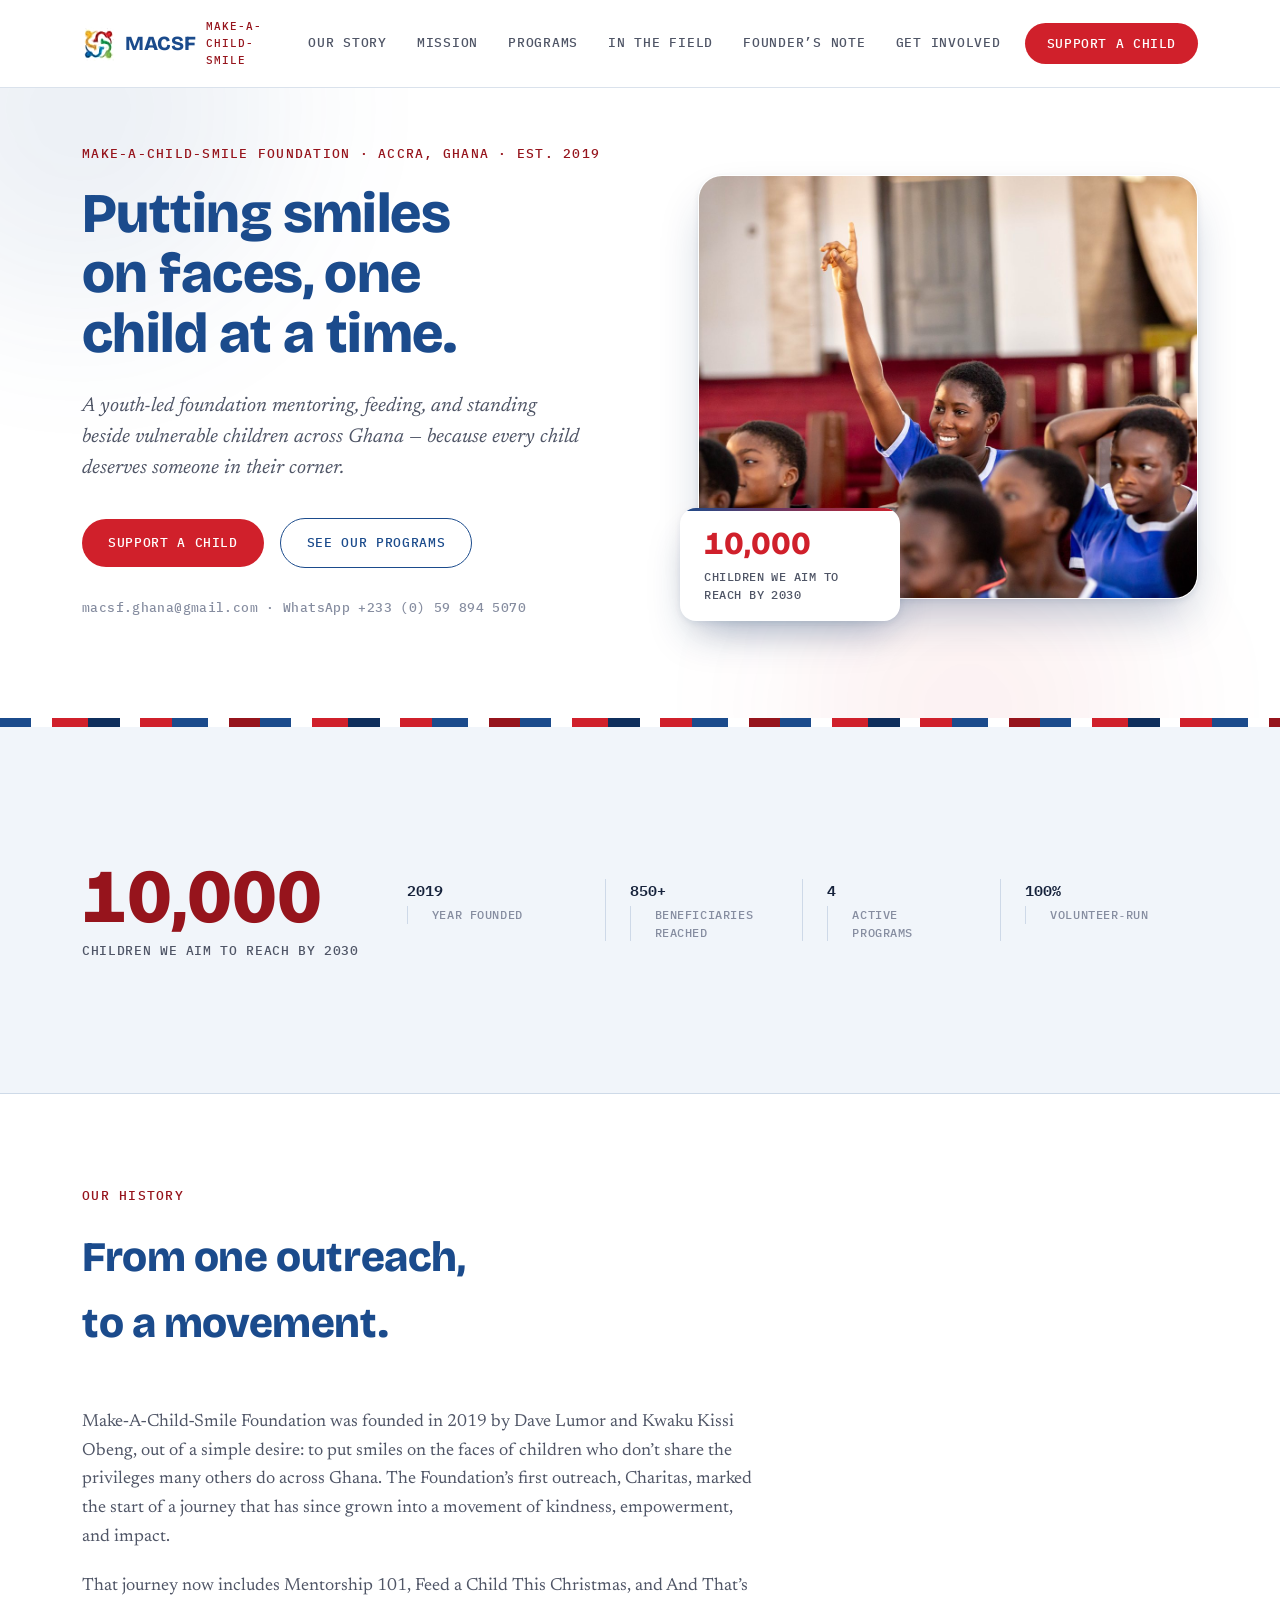
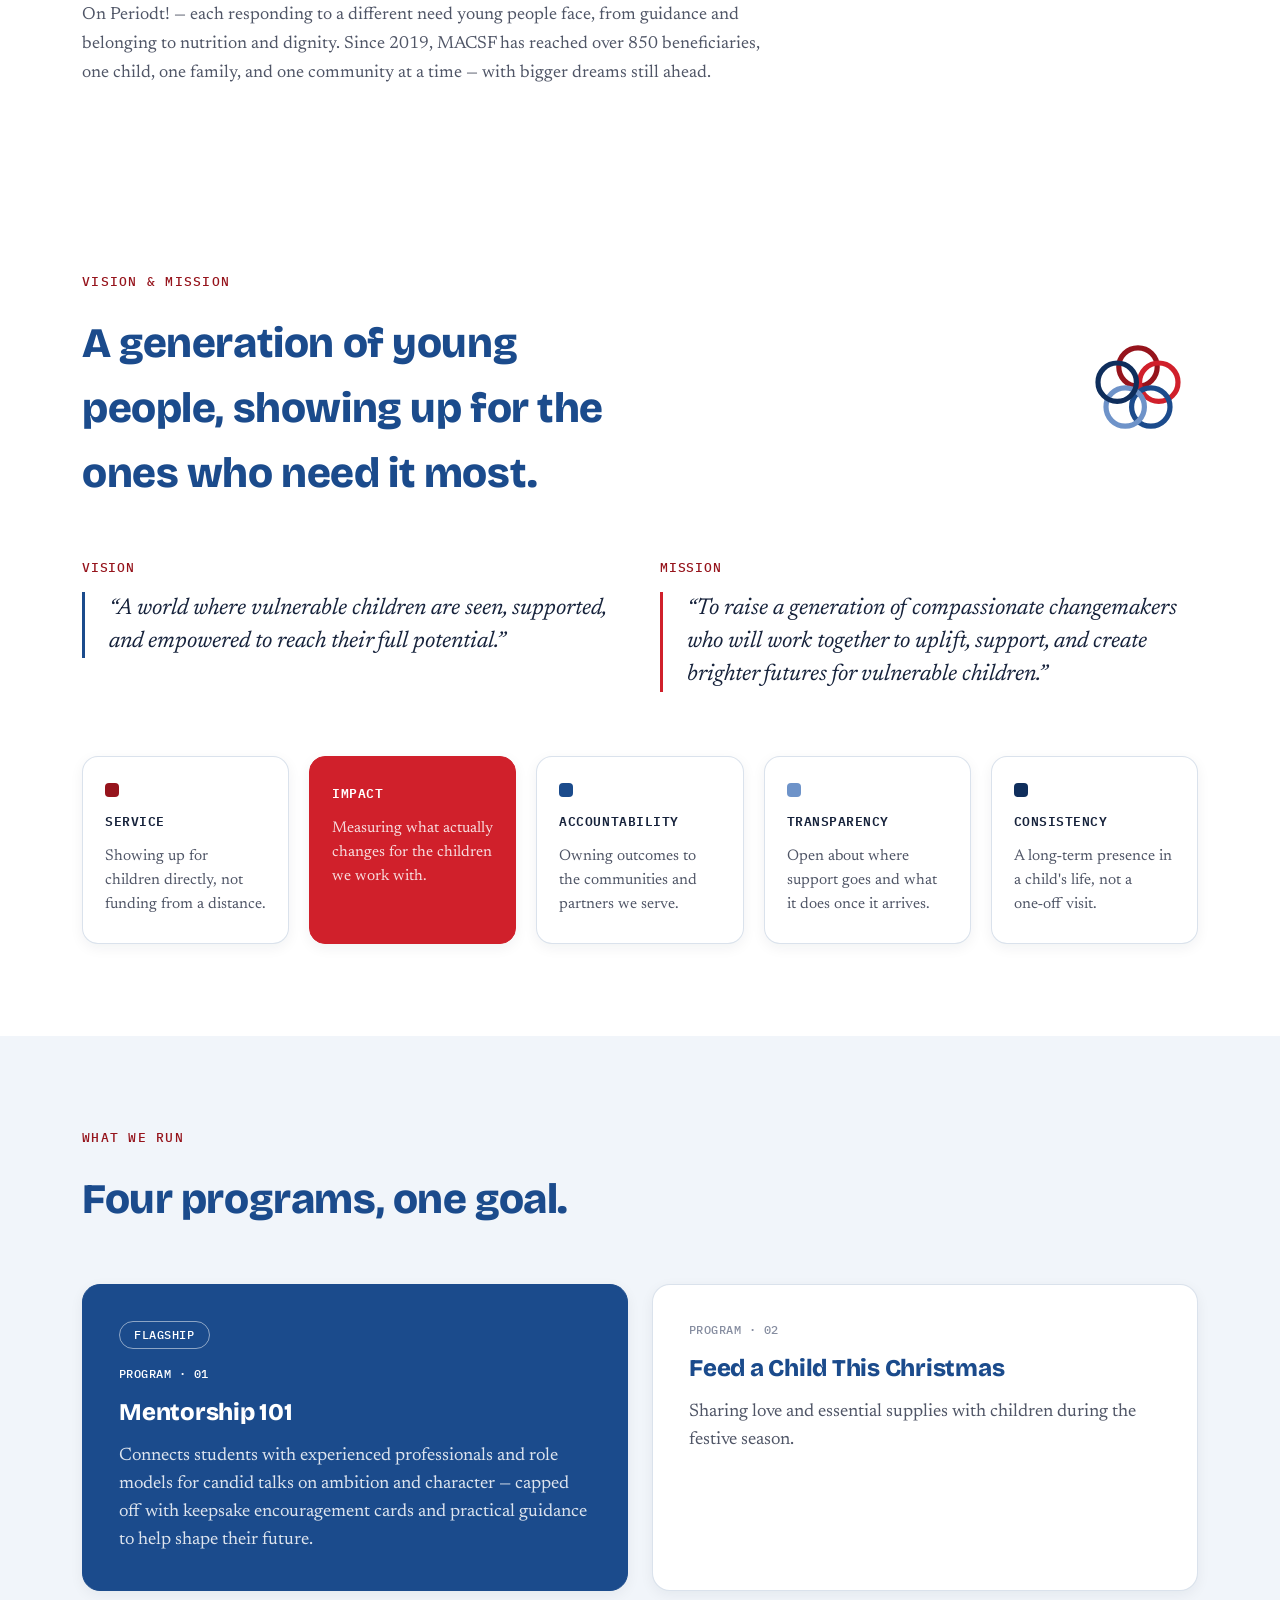
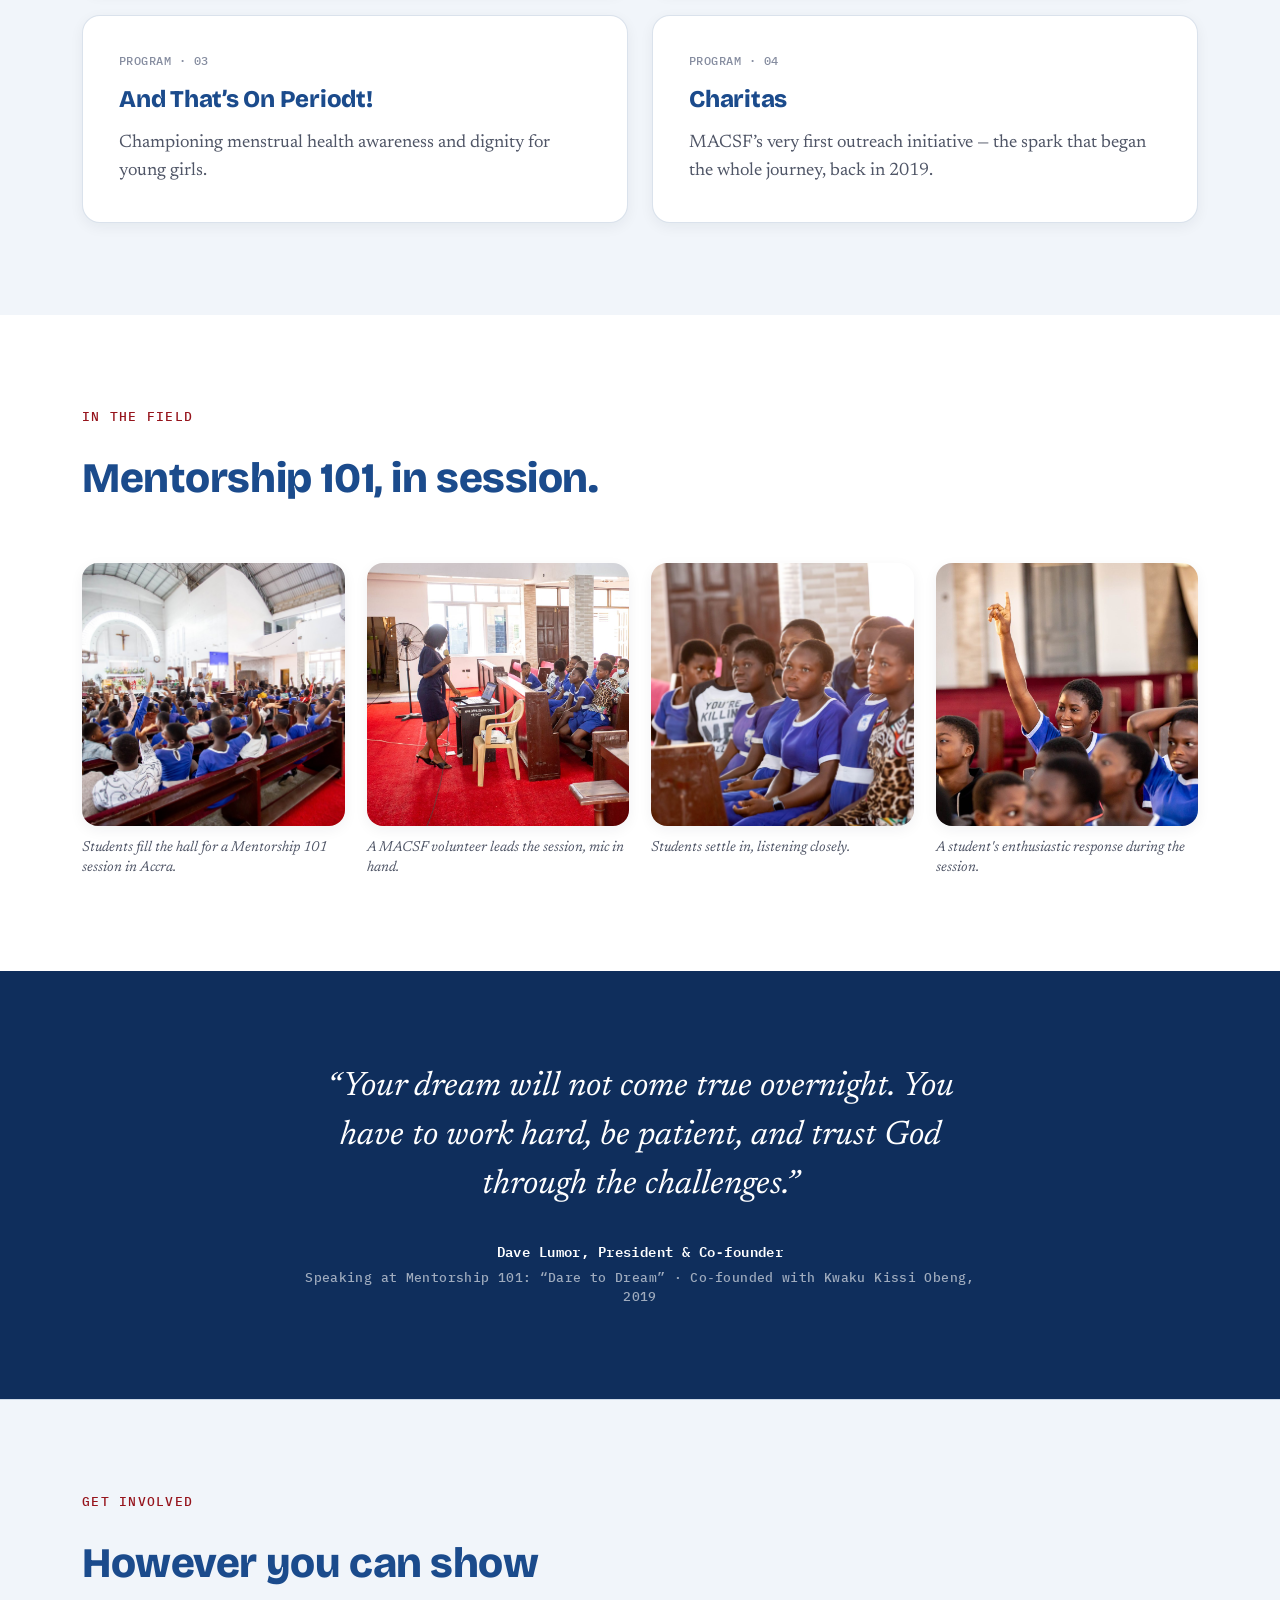
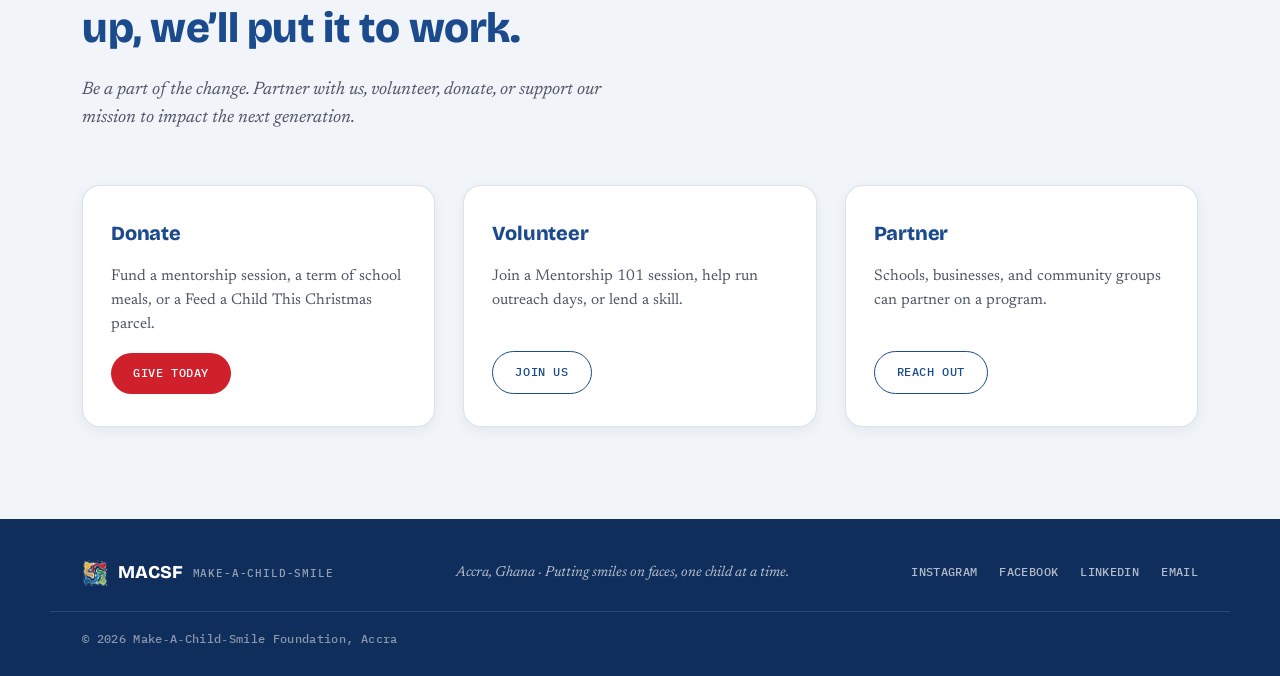
==== index.html @ 6b194238 "Fix invisible flagship heading and add gallery lightbox - Fix Mentorship 101 heading being invisible" ====
<!doctype html>
<html lang="en">
<head>
<meta charset="UTF-8">
<meta name="viewport" content="width=device-width, initial-scale=1.0">
<title>Make-A-Child-Smile Foundation &mdash; Accra, Ghana</title>
<meta name="description" content="A youth-led foundation mentoring, feeding, and standing beside vulnerable children across Ghana.">
<link rel="icon" type="image/png" href="public/favicon.png">
<link rel="stylesheet" href="css/style.css">
</head>
<body>

<header class="site">
  <div class="wrap">
    <nav>
      <a class="brand" href="#top"><img src="public/logo-icon.png" alt="" class="brand-icon" width="40" height="40">MACSF <small>Make-A-Child-Smile</small></a>
      <ul class="navlinks">
        <li><a href="#history">Our Story</a></li>
        <li><a href="#mission">Mission</a></li>
        <li><a href="#programs">Programs</a></li>
        <li><a href="#gallery">In the Field</a></li>
        <li><a href="#founder">Founder&rsquo;s Note</a></li>
        <li><a href="#involve">Get Involved</a></li>
      </ul>
      <a class="navcta" href="https://wa.me/233598945070?text=Hi%20MACSF%21%20I%27d%20like%20to%20find%20out%20how%20I%20can%20support%20a%20child." target="_blank" rel="noopener">Support a child</a>
    </nav>
  </div>
</header>

<main id="top">
  <section class="hero">
    <div class="wrap">
      <div>
        <p class="eyebrow">Make-A-Child-Smile Foundation &middot; Accra, Ghana &middot; Est. 2019</p>
        <h1>Putting smiles on faces, one child at a time.</h1>
        <p class="lede">A youth-led foundation mentoring, feeding, and standing beside vulnerable children across Ghana &mdash; because every child deserves someone in their corner.</p>
        <div class="cta-row">
          <a class="btn btn-fill" href="https://wa.me/233598945070?text=Hi%20MACSF%21%20I%27d%20like%20to%20find%20out%20how%20I%20can%20support%20a%20child." target="_blank" rel="noopener">Support a child</a>
          <a class="btn btn-line" href="#programs">See our programs</a>
        </div>
        <p class="hero-contact">macsf.ghana@gmail.com &middot; WhatsApp +233 (0) 59 894 5070</p>
      </div>
      <div class="hero-media">
        <img src="public/mentorship-student-cheer.jpg" alt="A smiling student raises her hand during a Mentorship 101 session" width="1000" height="850">
        <div class="hero-stat">
          <div class="num">10,000</div>
          <div class="cap">Children we aim to reach by 2030</div>
        </div>
      </div>
    </div>
  </section>

  <div class="strip"></div>

  <section class="stats">
    <div class="wrap">
      <div class="stat-big">
        <div class="num">10,000</div>
        <div class="cap">Children we aim to reach by 2030</div>
      </div>
      <div class="stat-row">
        <div><div class="n">2019</div><div class="l">Year founded</div></div>
        <div><div class="n">850+</div><div class="l">Beneficiaries reached</div></div>
        <div><div class="n">4</div><div class="l">Active programs</div></div>
        <div><div class="n">100%</div><div class="l">Volunteer&#8209;run</div></div>
      </div>
    </div>
  </section>

  <section id="history">
    <div class="wrap">
      <div class="section-head">
        <p class="eyebrow mono">Our history</p>
        <h2>From one outreach, to a movement.</h2>
      </div>
      <div class="history-body">
        <p>Make&#8209;A&#8209;Child&#8209;Smile Foundation was founded in 2019 by Dave Lumor and Kwaku Kissi Obeng, out of a simple desire: to put smiles on the faces of children who don&rsquo;t share the privileges many others do across Ghana. The Foundation&rsquo;s first outreach, Charitas, marked the start of a journey that has since grown into a movement of kindness, empowerment, and impact.</p>
        <p>That journey now includes Mentorship 101, Feed a Child This Christmas, and And That&rsquo;s On Periodt! &mdash; each responding to a different need young people face, from guidance and belonging to nutrition and dignity. Since 2019, MACSF has reached over 850 beneficiaries, one child, one family, and one community at a time &mdash; with bigger dreams still ahead.</p>
      </div>
    </div>
  </section>

  <section id="mission">
    <div class="wrap">
      <div class="section-head-row">
        <div class="section-head">
          <p class="eyebrow mono">Vision &amp; mission</p>
          <h2>A generation of young people, showing up for the ones who need it most.</h2>
        </div>
        <svg class="motif-rings" viewBox="0 0 300 300" role="img" aria-label="Five linked rings representing the foundation's five core values">
          <circle class="r1" cx="150" cy="95" r="48"/>
          <circle class="r2" cx="202" cy="133" r="48"/>
          <circle class="r3" cx="182" cy="195" r="48"/>
          <circle class="r4" cx="118" cy="195" r="48"/>
          <circle class="r5" cx="98" cy="133" r="48"/>
        </svg>
      </div>

      <div class="vm-grid">
        <div class="vm-block vm-vision">
          <p class="vm-label mono">Vision</p>
          <p class="vm-text">&ldquo;A world where vulnerable children are seen, supported, and empowered to reach their full potential.&rdquo;</p>
        </div>
        <div class="vm-block vm-mission">
          <p class="vm-label mono">Mission</p>
          <p class="vm-text">&ldquo;To raise a generation of compassionate changemakers who will work together to uplift, support, and create brighter futures for vulnerable children.&rdquo;</p>
        </div>
      </div>

      <div class="values">
        <div class="value"><span class="chip" style="background:var(--brand-red-deep)"></span><h3>Service</h3><p>Showing up for children directly, not funding from a distance.</p></div>
        <div class="value highlight"><h3>Impact</h3><p>Measuring what actually changes for the children we work with.</p></div>
        <div class="value"><span class="chip" style="background:var(--brand-blue)"></span><h3>Accountability</h3><p>Owning outcomes to the communities and partners we serve.</p></div>
        <div class="value"><span class="chip" style="background:var(--brand-blue-light)"></span><h3>Transparency</h3><p>Open about where support goes and what it does once it arrives.</p></div>
        <div class="value"><span class="chip" style="background:var(--brand-blue-deep)"></span><h3>Consistency</h3><p>A long&#8209;term presence in a child's life, not a one&#8209;off visit.</p></div>
      </div>
    </div>
  </section>

  <section id="programs" class="alt">
    <div class="wrap">
      <div class="section-head">
        <p class="eyebrow mono">What we run</p>
        <h2>Four programs, one goal.</h2>
      </div>

      <div class="programs-grid">
        <div class="program-card flagship">
          <span class="tag">Flagship</span>
          <div class="program-code">Program &middot; 01</div>
          <h3>Mentorship 101</h3>
          <p>Connects students with experienced professionals and role models for candid talks on ambition and character &mdash; capped off with keepsake encouragement cards and practical guidance to help shape their future.</p>
        </div>
        <div class="program-card">
          <div class="program-code">Program &middot; 02</div>
          <h3>Feed a Child This Christmas</h3>
          <p>Sharing love and essential supplies with children during the festive season.</p>
        </div>
        <div class="program-card">
          <div class="program-code">Program &middot; 03</div>
          <h3>And That&rsquo;s On Periodt!</h3>
          <p>Championing menstrual health awareness and dignity for young girls.</p>
        </div>
        <div class="program-card">
          <div class="program-code">Program &middot; 04</div>
          <h3>Charitas</h3>
          <p>MACSF&rsquo;s very first outreach initiative &mdash; the spark that began the whole journey, back in 2019.</p>
        </div>
      </div>
    </div>
  </section>

  <section id="gallery">
    <div class="wrap">
      <div class="section-head">
        <p class="eyebrow mono">In the field</p>
        <h2>Mentorship 101, in session.</h2>
      </div>

      <div class="gallery-grid">
        <figure class="gallery-item">
          <button type="button" class="gallery-trigger" data-index="0">
            <img src="public/mentorship-hall-overview.jpg" alt="Students fill a hall, hands raised, during a Mentorship 101 session" loading="lazy" width="600" height="600">
          </button>
          <figcaption>Students fill the hall for a Mentorship 101 session in Accra.</figcaption>
        </figure>
        <figure class="gallery-item">
          <button type="button" class="gallery-trigger" data-index="1">
            <img src="public/mentorship-volunteer-talk.jpg" alt="A MACSF volunteer speaks into a microphone to seated students" loading="lazy" width="600" height="600" style="object-position: left center;">
          </button>
          <figcaption>A MACSF volunteer leads the session, mic in hand.</figcaption>
        </figure>
        <figure class="gallery-item">
          <button type="button" class="gallery-trigger" data-index="2">
            <img src="public/mentorship-students-seated.jpg" alt="Students in school uniform seated and listening during the session" loading="lazy" width="600" height="600">
          </button>
          <figcaption>Students settle in, listening closely.</figcaption>
        </figure>
        <figure class="gallery-item">
          <button type="button" class="gallery-trigger" data-index="3">
            <img src="public/mentorship-student-cheer.jpg" alt="A smiling student raises her hand during a Mentorship 101 session" loading="lazy" width="600" height="600">
          </button>
          <figcaption>A student's enthusiastic response during the session.</figcaption>
        </figure>
      </div>
    </div>
  </section>

  <section id="founder" class="founder">
    <div class="wrap">
      <blockquote>
        &ldquo;Your dream will not come true overnight. You have to work hard, be patient, and trust God through the challenges.&rdquo;
      </blockquote>
      <p class="founder-name">Dave Lumor, President &amp; Co&#8209;founder</p>
      <p class="founder-context">Speaking at Mentorship 101: &ldquo;Dare to Dream&rdquo; &middot; Co&#8209;founded with Kwaku Kissi Obeng, 2019</p>
    </div>
  </section>

  <section id="involve" class="involve">
    <div class="wrap">
      <div class="section-head">
        <p class="eyebrow mono">Get involved</p>
        <h2>However you can show up, we&rsquo;ll put it to work.</h2>
        <p class="section-lede">Be a part of the change. Partner with us, volunteer, donate, or support our mission to impact the next generation.</p>
      </div>
      <div class="involve-grid">
        <div class="involve-card">
          <h3>Donate</h3>
          <p>Fund a mentorship session, a term of school meals, or a Feed a Child This Christmas parcel.</p>
          <a class="btn btn-fill btn-sm" href="https://wa.me/233598945070?text=Hi%20MACSF%21%20I%27d%20like%20to%20make%20a%20donation." target="_blank" rel="noopener">Give today</a>
        </div>
        <div class="involve-card">
          <h3>Volunteer</h3>
          <p>Join a Mentorship 101 session, help run outreach days, or lend a skill.</p>
          <a class="btn btn-line btn-sm" href="https://wa.me/233598945070?text=Hi%20MACSF%21%20I%27d%20like%20to%20find%20out%20about%20volunteering%20with%20Mentorship%20101." target="_blank" rel="noopener">Join us</a>
        </div>
        <div class="involve-card">
          <h3>Partner</h3>
          <p>Schools, businesses, and community groups can partner on a program.</p>
          <a class="btn btn-line btn-sm" href="https://wa.me/233598945070?text=Hi%20MACSF%21%20My%20organization%20would%20like%20to%20explore%20a%20partnership." target="_blank" rel="noopener">Reach out</a>
        </div>
      </div>
    </div>
  </section>
</main>

<footer>
  <div class="wrap foot-top">
    <div class="foot-brand"><img src="public/logo-icon.png" alt="" class="brand-icon foot-icon" width="32" height="32">MACSF <small>Make-A-Child-Smile</small></div>
    <p class="foot-tagline">Accra, Ghana &middot; Putting smiles on faces, one child at a time.</p>
    <div class="foot-links">
      <a href="https://www.instagram.com/macsf_/">Instagram</a>
      <a href="https://www.facebook.com/MACSFGH/">Facebook</a>
      <a href="https://gh.linkedin.com/company/make-a-child-smile-foundation-macsf">LinkedIn</a>
      <a href="mailto:macsf.ghana@gmail.com">Email</a>
    </div>
  </div>
  <div class="wrap foot-bottom">
    <span>&copy; 2026 Make&#8209;A&#8209;Child&#8209;Smile Foundation, Accra</span>
  </div>
</footer>

<div class="lightbox" id="lightbox" aria-hidden="true">
  <div class="lightbox-backdrop" data-lightbox-close></div>
  <div class="lightbox-dialog" role="dialog" aria-modal="true" aria-label="Photo viewer">
    <button type="button" class="lightbox-close" data-lightbox-close aria-label="Close photo viewer">&times;</button>
    <button type="button" class="lightbox-nav lightbox-prev" aria-label="Previous photo">&larr;</button>
    <figure class="lightbox-figure">
      <img class="lightbox-img" src="" alt="">
      <figcaption class="lightbox-caption"></figcaption>
    </figure>
    <button type="button" class="lightbox-nav lightbox-next" aria-label="Next photo">&rarr;</button>
  </div>
</div>

<script src="js/lightbox.js"></script>
</body>
</html>
---- css/style.css ----
@font-face {
  font-family: 'Bricolage';
  src: url('../assets/fonts/bricolage.woff2') format('woff2');
  font-weight: 400 800;
  font-display: swap;
}
@font-face {
  font-family: 'Newsreader';
  src: url('../assets/fonts/newsreader-regular.woff2') format('woff2');
  font-weight: 400 500;
  font-style: normal;
  font-display: swap;
}
@font-face {
  font-family: 'Newsreader';
  src: url('../assets/fonts/newsreader-italic.woff2') format('woff2');
  font-weight: 400;
  font-style: italic;
  font-display: swap;
}
@font-face {
  font-family: 'Plex Mono';
  src: url('../assets/fonts/plexmono-500.woff2') format('woff2');
  font-weight: 500;
  font-display: swap;
}
@font-face {
  font-family: 'Plex Mono';
  src: url('../assets/fonts/plexmono-600.woff2') format('woff2');
  font-weight: 600;
  font-display: swap;
}

:root {
  /* MACSF's actual brand colors are blue, red, and white -- everything
     below is a shade of one of those three, never a fourth hue. */
  --brand-blue: #1B4B8C;
  --brand-blue-deep: #0F2E5C;
  --brand-blue-light: #6E93C9;
  --brand-red: #D0202B;
  --brand-red-deep: #96141C;

  /* Whole site is a bright white canvas -- blue and red are accents
     (text, buttons, one thin footer band), never a full-bleed ground. */
  --surface: #FFFFFF;
  --surface-alt: #F1F5FA;
  --surface-alt-2: #FBF0F0;
  --text: #16223B;
  --text-soft: #4F5566;
  --text-faint: #868DA0;
  --border: rgba(27,75,140,0.16);
  --shadow-sm: 0 4px 14px rgba(22,34,59,0.06);
  --shadow-md: 0 16px 36px rgba(15,46,92,0.16);
  --focus: #1B4B8C;
}

* { box-sizing: border-box; }
html { scroll-behavior: smooth; }
@media (prefers-reduced-motion: reduce) {
  html { scroll-behavior: auto; }
  *, *::before, *::after { animation-duration: 0.001ms !important; animation-iteration-count: 1 !important; transition-duration: 0.001ms !important; }
}

body {
  margin: 0;
  background: var(--surface);
  color: var(--text);
  font-family: 'Newsreader', Georgia, serif;
  font-size: 18px;
  line-height: 1.55;
  -webkit-font-smoothing: antialiased;
}

h1, h2, h3, .display {
  font-family: 'Bricolage', sans-serif;
  font-weight: 800;
  letter-spacing: -0.01em;
  text-wrap: balance;
  margin: 0;
  color: var(--brand-blue);
}

.mono {
  font-family: 'Plex Mono', ui-monospace, monospace;
  font-weight: 500;
  letter-spacing: 0.06em;
  text-transform: uppercase;
  font-variant-numeric: tabular-nums;
}

a { color: inherit; }
a:focus-visible, button:focus-visible {
  outline: 2px solid var(--focus);
  outline-offset: 3px;
}

.wrap {
  max-width: 1180px;
  margin: 0 auto;
  padding: 0 32px;
}

/* ---------- Kente-strip divider ---------- */
.strip {
  height: 9px;
  width: 100%;
  background-image: linear-gradient(90deg,
    var(--brand-blue) 0 12%,
    #ffffff 12% 20%,
    var(--brand-red) 20% 34%,
    var(--brand-blue-deep) 34% 46%,
    #ffffff 46% 54%,
    var(--brand-red) 54% 66%,
    var(--brand-blue) 66% 80%,
    #ffffff 80% 88%,
    var(--brand-red-deep) 88% 100%
  );
  background-size: 260px 100%;
  background-repeat: repeat-x;
}

/* ---------- Nav ---------- */
header.site {
  position: sticky;
  top: 0;
  z-index: 50;
  background: rgba(255,255,255,0.82);
  backdrop-filter: blur(10px);
  -webkit-backdrop-filter: blur(10px);
  border-bottom: 1px solid var(--border);
}
nav {
  display: flex;
  align-items: center;
  justify-content: space-between;
  padding: 18px 0;
  gap: 24px;
}
.brand {
  display: flex;
  align-items: center;
  gap: 10px;
  font-family: 'Bricolage', sans-serif;
  font-weight: 800;
  font-size: 20px;
  color: var(--brand-blue);
  text-decoration: none;
}
.brand-icon {
  height: 34px;
  width: auto;
  display: block;
}
.brand small {
  font-family: 'Plex Mono', monospace;
  font-weight: 500;
  font-size: 11px;
  letter-spacing: 0.08em;
  color: var(--brand-red-deep);
  text-transform: uppercase;
}
.navlinks {
  display: flex;
  align-items: center;
  gap: 30px;
  list-style: none;
  margin: 0;
  padding: 0;
}
.navlinks a {
  font-family: 'Plex Mono', monospace;
  font-size: 12.5px;
  letter-spacing: 0.06em;
  text-transform: uppercase;
  text-decoration: none;
  color: var(--text-soft);
  white-space: nowrap;
  transition: color .15s ease;
}
.navlinks a:hover { color: var(--brand-blue); }
.navcta {
  font-family: 'Plex Mono', monospace;
  font-size: 12.5px;
  letter-spacing: 0.05em;
  text-transform: uppercase;
  text-decoration: none;
  color: #fff;
  background: var(--brand-red);
  padding: 11px 22px;
  border-radius: 999px;
  white-space: nowrap;
  transition: background .15s ease, transform .15s ease;
}
.navcta:hover { background: var(--brand-red-deep); transform: translateY(-1px); }

/* ---------- Hero ---------- */
.hero {
  background: var(--surface);
  padding: 56px 0 88px;
  position: relative;
  overflow: hidden;
}
.hero::before,
.hero::after {
  content: "";
  position: absolute;
  border-radius: 50%;
  filter: blur(60px);
  pointer-events: none;
  z-index: 0;
}
.hero::before {
  width: 480px;
  height: 480px;
  top: -220px;
  left: -160px;
  background: radial-gradient(circle, rgba(27,75,140,0.10), rgba(27,75,140,0));
}
.hero::after {
  width: 420px;
  height: 420px;
  bottom: -200px;
  right: 8%;
  background: radial-gradient(circle, rgba(208,32,43,0.08), rgba(208,32,43,0));
}
.hero .wrap {
  position: relative;
  z-index: 1;
  display: grid;
  grid-template-columns: 1.05fr 0.95fr;
  gap: 64px;
  align-items: center;
}
.hero .wrap > * {
  opacity: 0;
  animation: hero-rise .7s ease forwards;
}
.hero .wrap > div:first-child { animation-delay: .05s; }
.hero .wrap > .hero-media { animation-delay: .2s; }
@keyframes hero-rise {
  from { opacity: 0; transform: translateY(16px); }
  to { opacity: 1; transform: translateY(0); }
}
@media (prefers-reduced-motion: reduce) {
  .hero .wrap > * { opacity: 1; animation: none; }
}
.eyebrow {
  font-family: 'Plex Mono', monospace;
  font-size: 12.5px;
  letter-spacing: 0.1em;
  text-transform: uppercase;
  color: var(--brand-red-deep);
  margin: 0 0 20px;
}
.hero h1 {
  font-size: clamp(38px, 5vw, 56px);
  line-height: 1.08;
}
.hero .lede {
  font-family: 'Newsreader', serif;
  font-style: italic;
  font-size: 20px;
  color: var(--text-soft);
  max-width: 46ch;
  margin: 26px 0 34px;
}
.cta-row { display: flex; gap: 16px; flex-wrap: wrap; align-items: center; }
.btn {
  display: inline-flex;
  align-items: center;
  gap: 8px;
  font-family: 'Plex Mono', monospace;
  font-size: 13px;
  letter-spacing: 0.05em;
  text-transform: uppercase;
  text-decoration: none;
  padding: 14px 26px;
  border-radius: 999px;
  transition: transform .15s ease, background .15s ease, border-color .15s ease;
}
.btn-sm { padding: 11px 22px; font-size: 12px; }
.btn-fill {
  background: var(--brand-red);
  color: #fff;
}
.btn-fill:hover { background: var(--brand-red-deep); transform: translateY(-1px); }
.btn-line {
  border: 1px solid var(--brand-blue);
  color: var(--brand-blue);
}
.btn-line:hover { background: rgba(27,75,140,0.06); transform: translateY(-1px); }
.hero-contact {
  margin-top: 30px;
  font-family: 'Plex Mono', monospace;
  font-size: 12.5px;
  color: var(--text-faint);
  letter-spacing: 0.03em;
}

.hero-media { position: relative; }
.hero-media img {
  width: 100%;
  height: auto;
  aspect-ratio: 4 / 3.4;
  object-fit: cover;
  display: block;
  border-radius: 24px;
  border: 1px solid rgba(255,255,255,0.6);
  box-shadow: 0 2px 6px rgba(15,46,92,0.10), 0 24px 48px -12px rgba(15,46,92,0.30);
}
.hero-stat {
  position: absolute;
  left: -18px;
  bottom: -22px;
  background: var(--surface);
  border-radius: 16px;
  padding: 20px 24px 18px;
  box-shadow: 0 2px 6px rgba(15,46,92,0.08), 0 20px 40px -10px rgba(15,46,92,0.28);
  max-width: 220px;
  overflow: hidden;
}
.hero-stat::before {
  content: "";
  position: absolute;
  top: 0;
  left: 0;
  right: 0;
  height: 3px;
  background: linear-gradient(90deg, var(--brand-blue), var(--brand-red));
}
.hero-stat .num {
  font-family: 'Bricolage', sans-serif;
  font-weight: 800;
  font-size: 32px;
  line-height: 1;
  color: var(--brand-red);
  font-variant-numeric: tabular-nums;
}
.hero-stat .cap {
  font-family: 'Plex Mono', monospace;
  font-size: 11.5px;
  letter-spacing: 0.04em;
  text-transform: uppercase;
  color: var(--text-soft);
  margin-top: 8px;
}

/* ---------- Secondary rings motif ---------- */
.motif-rings { width: 120px; height: auto; flex-shrink: 0; }
.motif-rings circle {
  fill: none;
  stroke-width: 13;
  stroke-linecap: round;
}
.motif-rings .r1 { stroke: var(--brand-red-deep); }
.motif-rings .r2 { stroke: var(--brand-red); }
.motif-rings .r3 { stroke: var(--brand-blue); }
.motif-rings .r4 { stroke: var(--brand-blue-light); }
.motif-rings .r5 { stroke: var(--brand-blue-deep); }
.motif-rings circle {
  stroke-dasharray: 302;
  stroke-dashoffset: 302;
  animation: draw 1.1s ease forwards;
}
.motif-rings .r1 { animation-delay: .05s; }
.motif-rings .r2 { animation-delay: .2s; }
.motif-rings .r3 { animation-delay: .35s; }
.motif-rings .r4 { animation-delay: .5s; }
.motif-rings .r5 { animation-delay: .65s; }
@keyframes draw { to { stroke-dashoffset: 0; } }
@media (prefers-reduced-motion: reduce) {
  .motif-rings circle { stroke-dashoffset: 0; animation: none; }
}

/* ---------- Stat strip ---------- */
.stats {
  background: var(--surface-alt);
  border-bottom: 1px solid var(--border);
}
.stats .wrap {
  display: grid;
  grid-template-columns: auto 1fr;
  gap: 48px;
  align-items: center;
  padding: 40px 32px;
}
.stat-big .num {
  font-family: 'Bricolage', sans-serif;
  font-weight: 800;
  font-size: 76px;
  line-height: 1;
  color: var(--brand-red-deep);
  font-variant-numeric: tabular-nums;
}
.stat-big .cap {
  font-family: 'Plex Mono', monospace;
  font-size: 13px;
  letter-spacing: 0.05em;
  text-transform: uppercase;
  color: var(--text-soft);
  margin-top: 6px;
}
.stat-row {
  display: flex;
  flex-wrap: wrap;
  gap: 0;
}
.stat-row div {
  flex: 1 1 160px;
  padding: 0 24px;
  border-left: 1px solid var(--border);
}
.stat-row div:first-child { border-left: none; padding-left: 0; }
.stat-row .n {
  font-family: 'Plex Mono', monospace;
  font-weight: 600;
  font-size: 15px;
  color: var(--text);
}
.stat-row .l {
  font-family: 'Plex Mono', monospace;
  font-size: 11.5px;
  letter-spacing: 0.05em;
  text-transform: uppercase;
  color: var(--text-faint);
  margin-top: 4px;
}

/* ---------- Section shell ---------- */
section { padding: 92px 0; }
section.alt { background: var(--surface-alt); }
.section-head { max-width: 640px; }
.section-head-row {
  display: flex;
  justify-content: space-between;
  align-items: center;
  gap: 32px;
  margin-bottom: 52px;
}
section > .wrap > .section-head { margin-bottom: 52px; }
.section-head-row .section-head { margin-bottom: 0; }
.section-head .eyebrow { color: var(--brand-red-deep); }
.section-head h2 { font-size: clamp(30px, 3.4vw, 42px); }

/* ---------- Section lede (optional, under a section-head h2) ---------- */
.section-lede {
  font-family: 'Newsreader', serif;
  font-style: italic;
  font-size: 18px;
  color: var(--text-soft);
  max-width: 56ch;
  margin: 16px 0 0;
}

/* ---------- History ---------- */
.history-body {
  display: flex;
  flex-direction: column;
  gap: 20px;
  max-width: 68ch;
  font-family: 'Newsreader', serif;
  font-size: 17.5px;
  line-height: 1.65;
  color: var(--text-soft);
}
.history-body p { margin: 0; }

/* ---------- Vision & Mission ---------- */
.vm-grid {
  display: grid;
  grid-template-columns: 1fr 1fr;
  gap: 40px;
  margin-bottom: 64px;
}
.vm-label {
  color: var(--brand-red-deep);
  margin: 0 0 14px;
  font-size: 12.5px;
}
.vm-text {
  font-family: 'Newsreader', serif;
  font-weight: 500;
  font-style: italic;
  font-size: clamp(19px, 1.8vw, 23px);
  line-height: 1.45;
  color: var(--text);
  border-left: 3px solid var(--brand-blue);
  padding-left: 24px;
  margin: 0;
}
.vm-mission .vm-text { border-left-color: var(--brand-red); }

/* ---------- Mission ---------- */
.values {
  display: grid;
  grid-template-columns: repeat(5, minmax(0, 1fr));
  gap: 20px;
}
.value {
  background: var(--surface);
  border: 1px solid var(--border);
  border-radius: 16px;
  box-shadow: var(--shadow-sm);
  padding: 26px 22px;
  display: flex;
  flex-direction: column;
  gap: 14px;
  transition: transform .18s ease, box-shadow .18s ease;
}
.value:hover {
  transform: translateY(-4px);
  box-shadow: var(--shadow-md);
}
.value.highlight {
  background: var(--brand-red);
  border-color: var(--brand-red);
}
.value.highlight h3, .value.highlight p { color: #fff; }
.value.highlight p { color: rgba(255,255,255,0.85); }
.chip { width: 14px; height: 14px; border-radius: 4px; }
.value h3 {
  font-family: 'Plex Mono', monospace;
  font-weight: 600;
  font-size: 13px;
  letter-spacing: 0.04em;
  text-transform: uppercase;
  color: var(--text);
}
.value p {
  font-family: 'Newsreader', serif;
  font-size: 15.5px;
  color: var(--text-soft);
  margin: 0;
}

/* ---------- Programs ---------- */
.programs-grid {
  display: grid;
  grid-template-columns: repeat(2, minmax(0, 1fr));
  gap: 24px;
}
.program-card {
  border-radius: 18px;
  padding: 36px;
  background: var(--surface);
  border: 1px solid var(--border);
  box-shadow: var(--shadow-sm);
  transition: transform .18s ease, box-shadow .18s ease;
}
.program-card:hover {
  transform: translateY(-4px);
  box-shadow: var(--shadow-md);
}
.program-card.flagship {
  background: var(--brand-blue);
  border-color: var(--brand-blue);
  color: #fff;
}
.program-card .tag {
  display: inline-block;
  font-family: 'Plex Mono', monospace;
  font-size: 11.5px;
  letter-spacing: 0.05em;
  text-transform: uppercase;
  border: 1px solid rgba(255,255,255,0.5);
  border-radius: 999px;
  padding: 4px 14px;
  margin-bottom: 16px;
}
.program-card .program-code {
  display: block;
  font-family: 'Plex Mono', monospace;
  font-size: 12px;
  letter-spacing: 0.04em;
  text-transform: uppercase;
  color: var(--text-faint);
  margin-bottom: 10px;
}
.program-card.flagship h3 { color: #fff; }
.program-card.flagship .program-code { color: #fff; }
.program-card h3 { font-size: 24px; margin-bottom: 12px; }
.program-card p {
  margin: 0;
  color: var(--text-soft);
  max-width: 48ch;
}
.program-card.flagship p { color: rgba(255,255,255,0.85); }

/* ---------- Gallery ---------- */
.gallery-grid {
  display: grid;
  grid-template-columns: repeat(4, minmax(0, 1fr));
  gap: 22px;
}
.gallery-item { margin: 0; }
.gallery-trigger {
  display: block;
  width: 100%;
  padding: 0;
  margin: 0;
  border: none;
  background: none;
  font: inherit;
  color: inherit;
  text-align: inherit;
  cursor: zoom-in;
  position: relative;
  border-radius: 16px;
}
.gallery-trigger::after {
  content: "";
  position: absolute;
  inset: 0;
  border-radius: 16px;
  background: rgba(15,46,92,0);
  transition: background .18s ease;
  pointer-events: none;
}
.gallery-trigger:hover::after,
.gallery-trigger:focus-visible::after {
  background: rgba(15,46,92,0.14);
}
.gallery-item img {
  width: 100%;
  height: auto;
  aspect-ratio: 1 / 1;
  object-fit: cover;
  display: block;
  border-radius: 16px;
  box-shadow: var(--shadow-sm);
  transition: transform .18s ease, box-shadow .18s ease;
}
.gallery-trigger:hover img,
.gallery-trigger:focus-visible img {
  transform: translateY(-4px);
  box-shadow: var(--shadow-md);
}
.gallery-item figcaption {
  margin-top: 12px;
  font-family: 'Newsreader', serif;
  font-style: italic;
  font-size: 14.5px;
  line-height: 1.4;
  color: var(--text-soft);
}

/* ---------- Founder note ---------- */
.founder {
  background: var(--brand-blue-deep);
  color: #fff;
  text-align: center;
}
.founder .wrap {
  max-width: 760px;
}
.founder blockquote {
  margin: 0;
  font-family: 'Newsreader', serif;
  font-style: italic;
  font-weight: 500;
  font-size: clamp(24px, 2.8vw, 34px);
  line-height: 1.45;
  color: #fff;
}
.founder-name {
  font-family: 'Plex Mono', monospace;
  font-weight: 600;
  font-size: 14px;
  letter-spacing: 0.03em;
  margin: 30px 0 6px;
}
.founder-context {
  font-family: 'Plex Mono', monospace;
  font-size: 12.5px;
  letter-spacing: 0.03em;
  color: rgba(255,255,255,0.6);
  margin: 0;
}

/* ---------- Get involved ---------- */
.involve {
  background: var(--surface-alt);
  border-top: 1px solid var(--border);
}
.involve-grid {
  display: grid;
  grid-template-columns: repeat(3, minmax(0, 1fr));
  gap: 28px;
}
.involve-card {
  background: var(--surface);
  border: 1px solid var(--border);
  border-radius: 18px;
  box-shadow: var(--shadow-sm);
  padding: 32px 28px;
  display: flex;
  flex-direction: column;
  gap: 16px;
  transition: transform .18s ease, box-shadow .18s ease;
}
.involve-card:hover {
  transform: translateY(-4px);
  box-shadow: var(--shadow-md);
}
.involve-card h3 { font-size: 20px; }
.involve-card p {
  font-family: 'Newsreader', serif;
  color: var(--text-soft);
  font-size: 15.5px;
  margin: 0;
  flex: 1;
}
.involve-card .btn { align-self: flex-start; }

/* ---------- Footer ---------- */
footer {
  background: var(--brand-blue-deep);
  color: rgba(255,255,255,0.68);
}
.foot-top {
  display: flex;
  justify-content: space-between;
  align-items: center;
  flex-wrap: wrap;
  gap: 16px;
  padding: 40px 32px 24px;
}
.foot-brand {
  font-family: 'Bricolage', sans-serif;
  font-weight: 800;
  font-size: 18px;
  color: #fff;
  display: flex;
  align-items: center;
  gap: 10px;
}
.foot-icon { height: 26px; }
.foot-brand small {
  font-family: 'Plex Mono', monospace;
  font-weight: 500;
  font-size: 10.5px;
  letter-spacing: 0.08em;
  color: rgba(255,255,255,0.55);
  text-transform: uppercase;
}
.foot-tagline {
  font-family: 'Newsreader', serif;
  font-style: italic;
  font-size: 14.5px;
  margin: 0;
  color: rgba(255,255,255,0.7);
}
.foot-links {
  display: flex;
  flex-wrap: wrap;
  gap: 14px 22px;
  font-family: 'Plex Mono', monospace;
  font-size: 12px;
  letter-spacing: 0.03em;
  text-transform: uppercase;
}
.foot-links a { text-decoration: none; color: rgba(255,255,255,0.68); transition: color .15s ease; }
.foot-links a:hover { color: #fff; }
.foot-bottom {
  border-top: 1px solid rgba(255,255,255,0.12);
  padding: 18px 32px 28px;
  font-family: 'Plex Mono', monospace;
  font-size: 11.5px;
  letter-spacing: 0.03em;
  color: rgba(255,255,255,0.5);
}

/* ---------- Responsive ---------- */
/* Nav links need more room than the main layout breakpoint alone
   accounts for once the logo icon is in the mix -- hide them a good
   deal earlier than the rest of the mobile layout kicks in. */
@media (max-width: 1200px) {
  .navlinks { display: none; }
}
@media (max-width: 900px) {
  .hero .wrap { grid-template-columns: 1fr; }
  .hero-media { max-width: 340px; margin: 0 auto; }
  .hero-stat { left: 12px; bottom: -18px; }
  .stats .wrap { grid-template-columns: 1fr; padding: 32px 24px; }
  .stat-row { flex-direction: column; }
  .stat-row div { flex: 0 0 auto; border-left: none; padding-left: 0; border-top: 1px solid var(--border); padding-top: 14px; padding-bottom: 14px; }
  .stat-row div:first-child { border-top: none; padding-top: 0; }
  .section-head-row { flex-direction: column; align-items: flex-start; gap: 20px; }
  .vm-grid { grid-template-columns: 1fr; gap: 32px; }
  .motif-rings { display: none; }
  .values { grid-template-columns: repeat(2, minmax(0, 1fr)); }
  .programs-grid { grid-template-columns: 1fr; }
  .gallery-grid { grid-template-columns: repeat(2, minmax(0, 1fr)); }
  .involve-grid { grid-template-columns: 1fr; }
  .foot-top { flex-direction: column; align-items: stretch; }
  .foot-brand, .foot-tagline, .foot-links { max-width: 100%; }
  section { padding: 60px 0; }
}
@media (max-width: 480px) {
  .brand small { display: none; }
  .values { grid-template-columns: 1fr; }
  .brand-icon { height: 24px; }
  nav { gap: 12px; }
  .navcta { padding: 9px 14px; font-size: 11px; }
}

/* ---------- Lightbox ---------- */
.lightbox {
  position: fixed;
  inset: 0;
  z-index: 200;
  display: flex;
  align-items: center;
  justify-content: center;
  opacity: 0;
  visibility: hidden;
  transition: opacity .2s ease;
}
.lightbox.is-open {
  opacity: 1;
  visibility: visible;
}
.lightbox-backdrop {
  position: absolute;
  inset: 0;
  background: rgba(8,13,22,0.86);
  backdrop-filter: blur(6px);
  -webkit-backdrop-filter: blur(6px);
  cursor: zoom-out;
}
.lightbox-dialog {
  position: relative;
  z-index: 1;
  max-width: min(92vw, 920px);
  max-height: 90vh;
  display: flex;
  flex-direction: column;
  align-items: center;
  padding: 0 24px;
}
.lightbox-figure {
  margin: 0;
  display: flex;
  flex-direction: column;
  align-items: center;
  max-width: 100%;
}
.lightbox-img {
  max-width: 100%;
  max-height: 72vh;
  width: auto;
  height: auto;
  object-fit: contain;
  border-radius: 12px;
  box-shadow: 0 24px 60px rgba(0,0,0,0.45);
  display: block;
}
.lightbox-caption {
  margin-top: 18px;
  font-family: 'Newsreader', serif;
  font-style: italic;
  font-size: 16px;
  color: rgba(255,255,255,0.85);
  text-align: center;
  max-width: 60ch;
}
.lightbox-close {
  position: fixed;
  top: 20px;
  right: 20px;
  width: 42px;
  height: 42px;
  border-radius: 50%;
  border: 1px solid rgba(255,255,255,0.3);
  background: rgba(255,255,255,0.1);
  color: #fff;
  font-size: 22px;
  line-height: 1;
  cursor: pointer;
  display: flex;
  align-items: center;
  justify-content: center;
  transition: background .15s ease;
}
.lightbox-close:hover { background: rgba(255,255,255,0.2); }
.lightbox-nav {
  position: fixed;
  top: 50%;
  transform: translateY(-50%);
  width: 48px;
  height: 48px;
  border-radius: 50%;
  border: 1px solid rgba(255,255,255,0.3);
  background: rgba(255,255,255,0.1);
  color: #fff;
  font-size: 20px;
  cursor: pointer;
  display: flex;
  align-items: center;
  justify-content: center;
  transition: background .15s ease;
}
.lightbox-nav:hover { background: rgba(255,255,255,0.2); }
.lightbox-prev { left: 24px; }
.lightbox-next { right: 24px; }

@media (max-width: 640px) {
  .lightbox-nav { width: 38px; height: 38px; font-size: 16px; }
  .lightbox-prev { left: 10px; }
  .lightbox-next { right: 10px; }
  .lightbox-close { top: 14px; right: 14px; width: 36px; height: 36px; font-size: 18px; }
}
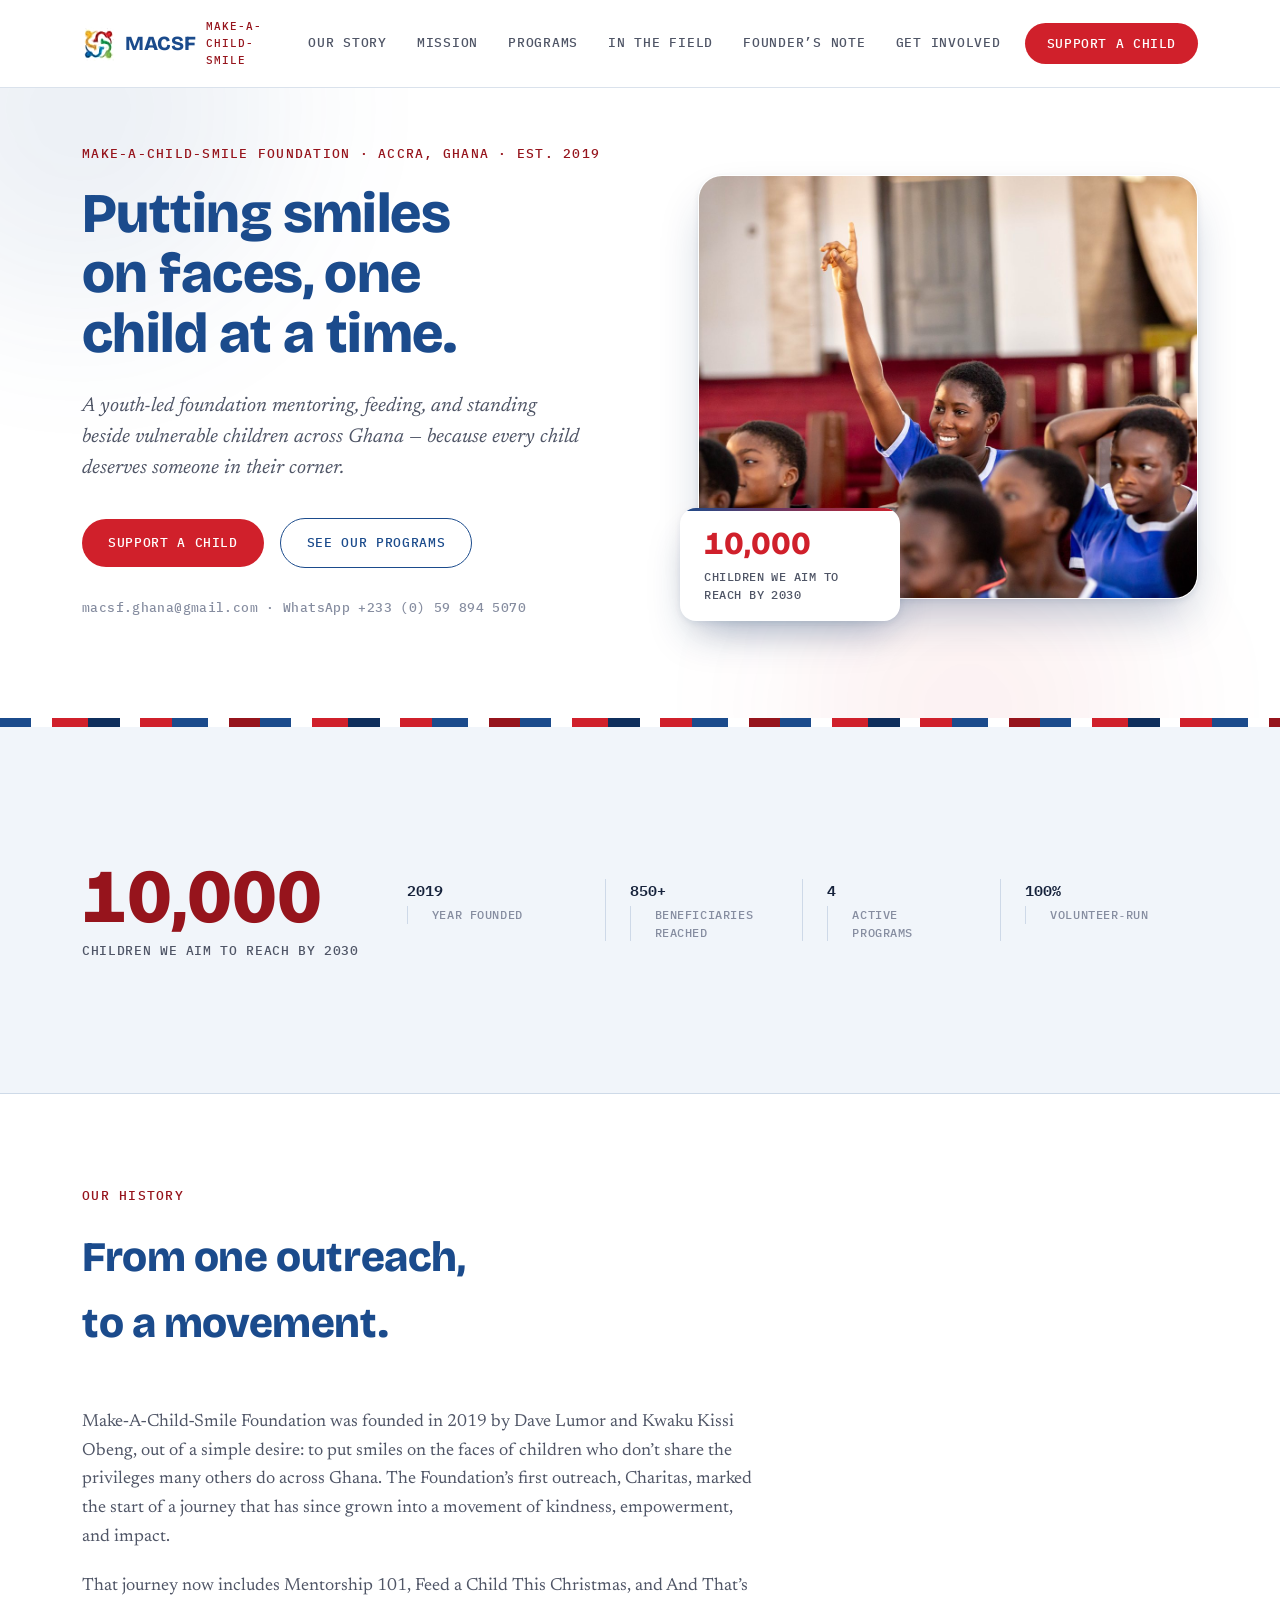
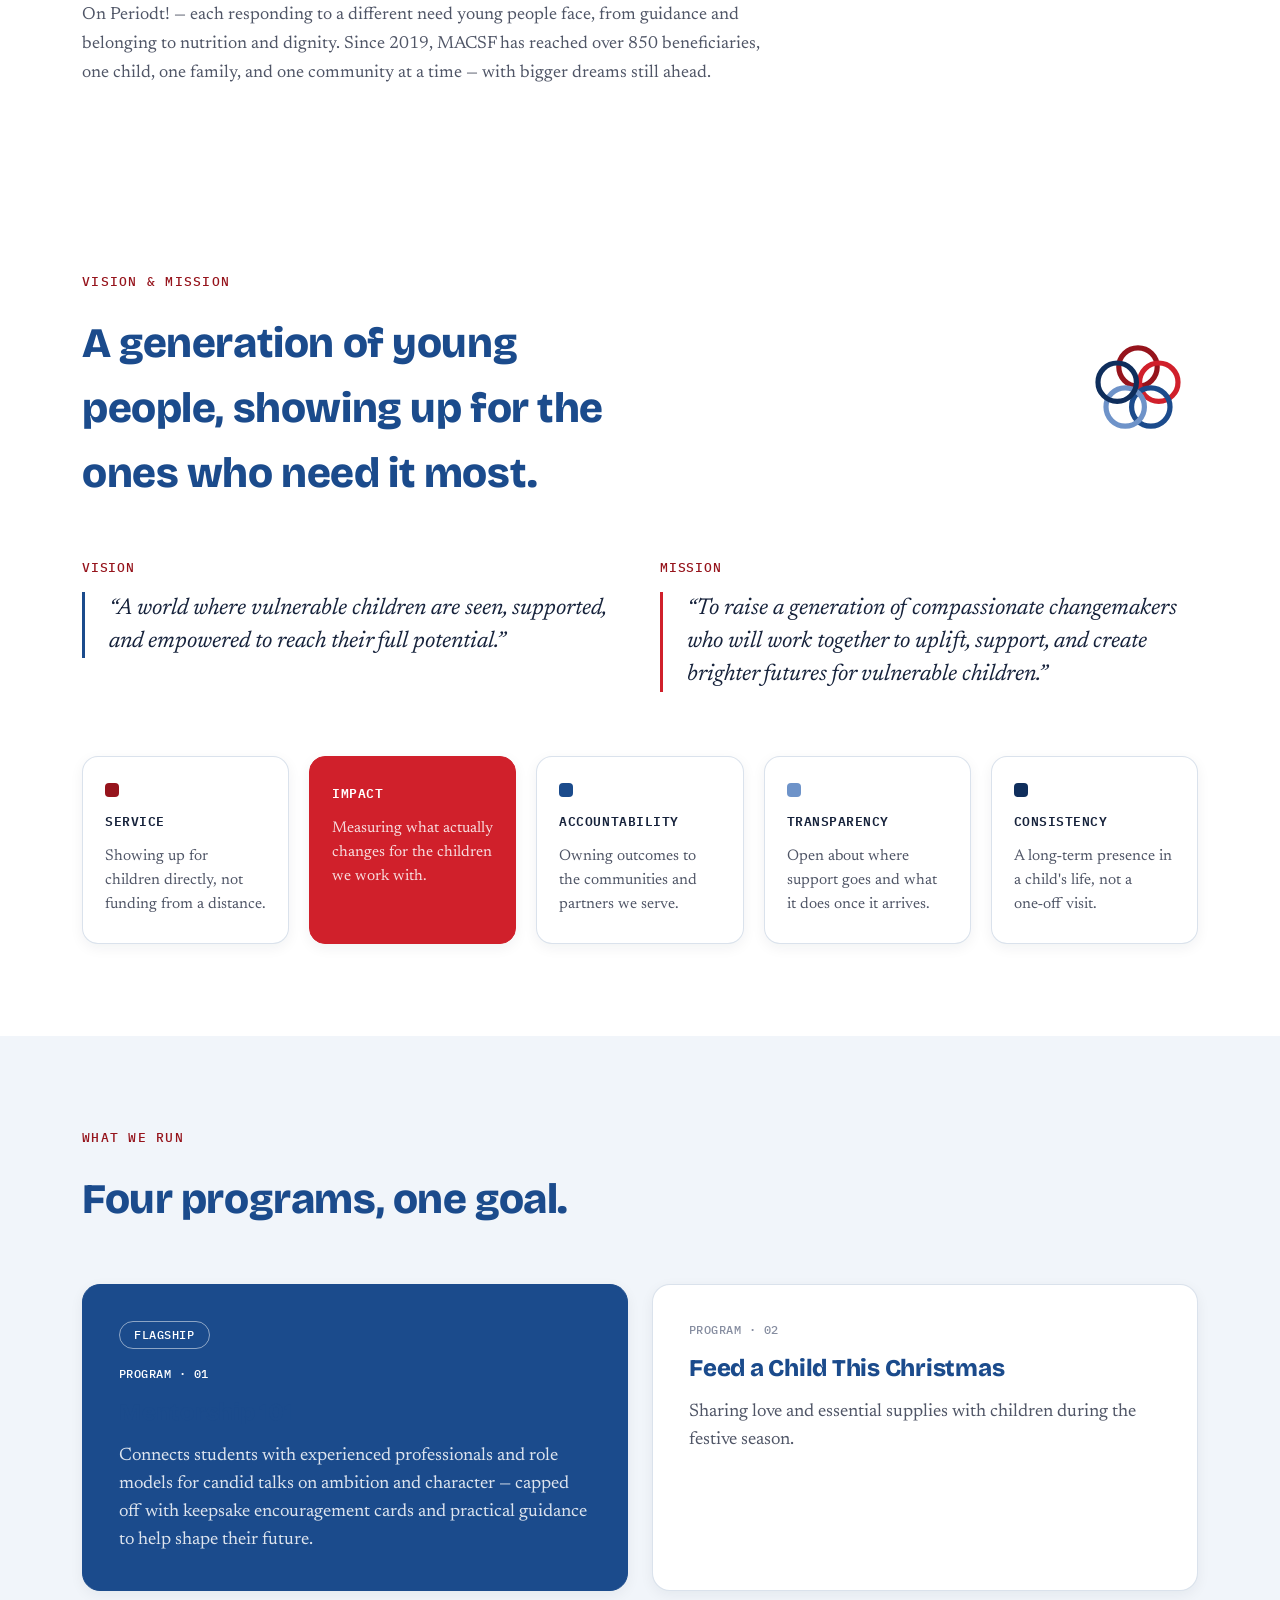
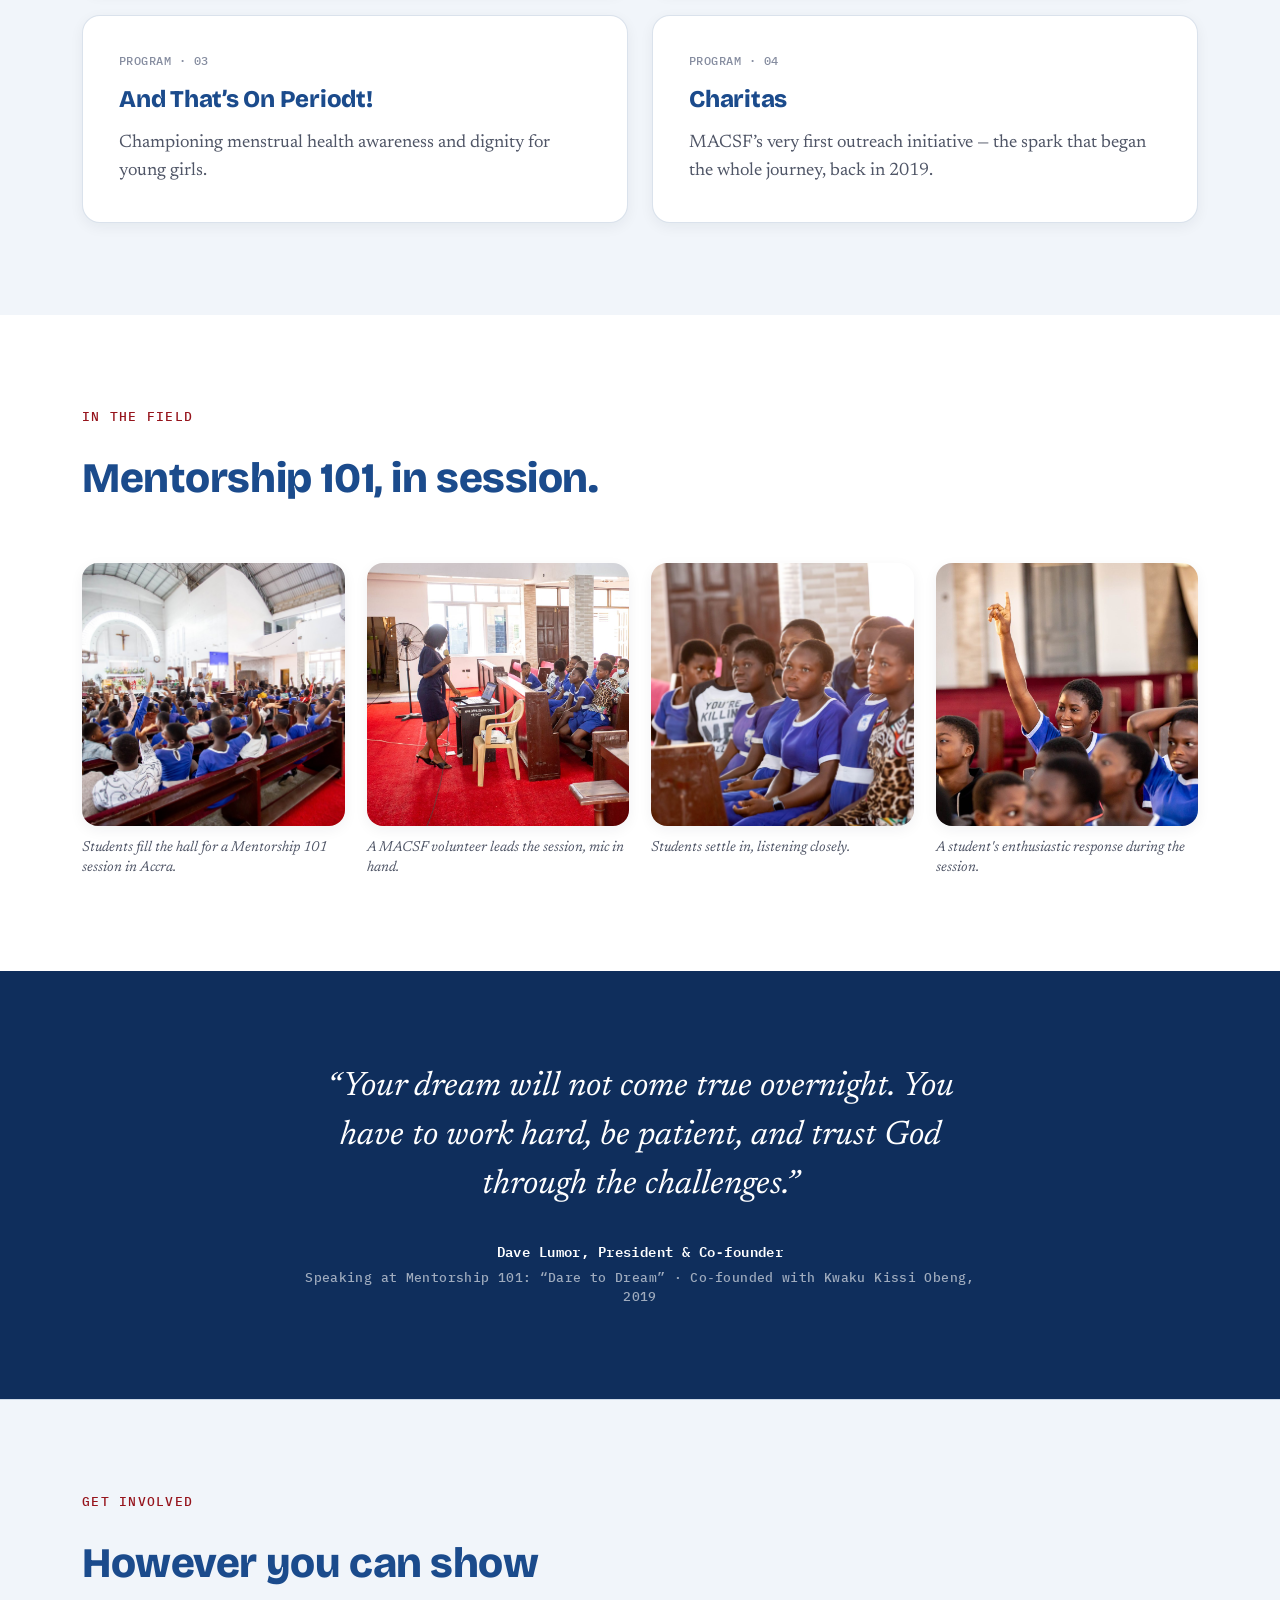
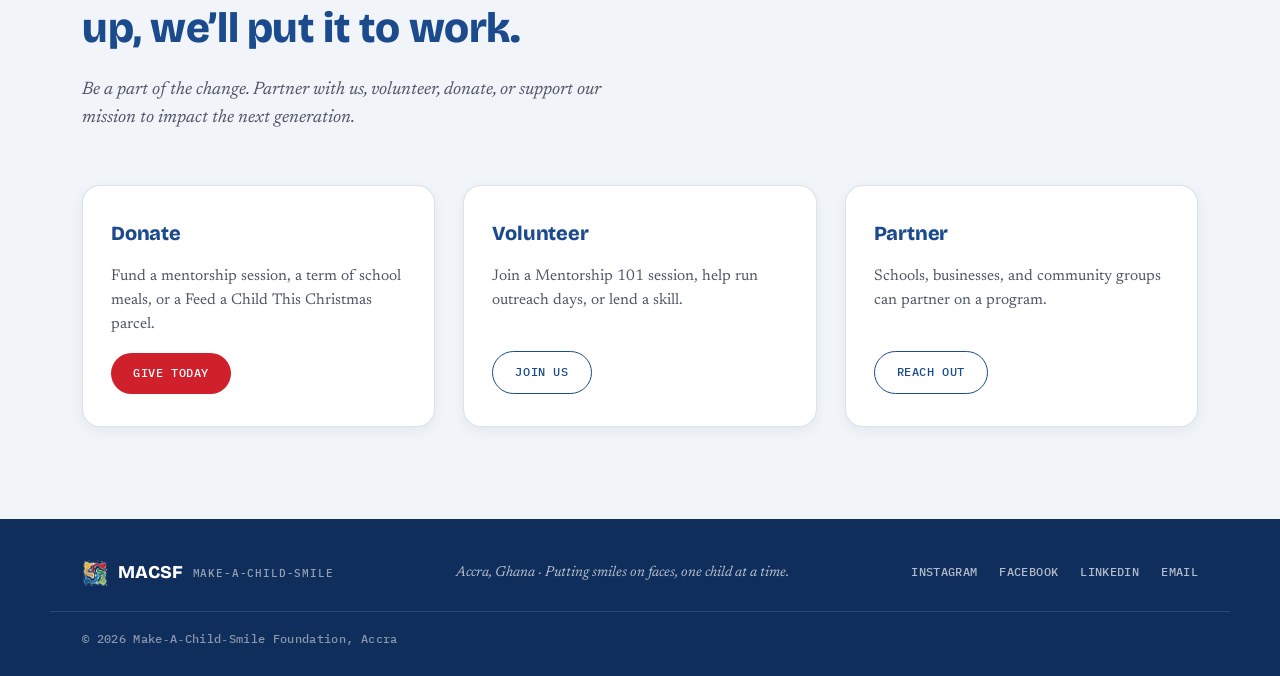
==== commit 3f7a6a99: "Revert "Fix invisible flagship heading and add gallery lightbox" This reverts commit 6b1942387f766dd" ====
--- a/index.html
+++ b/index.html
@@ -159,27 +159,19 @@
 
       <div class="gallery-grid">
         <figure class="gallery-item">
-          <button type="button" class="gallery-trigger" data-index="0">
-            <img src="public/mentorship-hall-overview.jpg" alt="Students fill a hall, hands raised, during a Mentorship 101 session" loading="lazy" width="600" height="600">
-          </button>
+          <img src="public/mentorship-hall-overview.jpg" alt="Students fill a hall, hands raised, during a Mentorship 101 session" loading="lazy" width="600" height="600">
           <figcaption>Students fill the hall for a Mentorship 101 session in Accra.</figcaption>
         </figure>
         <figure class="gallery-item">
-          <button type="button" class="gallery-trigger" data-index="1">
-            <img src="public/mentorship-volunteer-talk.jpg" alt="A MACSF volunteer speaks into a microphone to seated students" loading="lazy" width="600" height="600" style="object-position: left center;">
-          </button>
+          <img src="public/mentorship-volunteer-talk.jpg" alt="A MACSF volunteer speaks into a microphone to seated students" loading="lazy" width="600" height="600" style="object-position: left center;">
           <figcaption>A MACSF volunteer leads the session, mic in hand.</figcaption>
         </figure>
         <figure class="gallery-item">
-          <button type="button" class="gallery-trigger" data-index="2">
-            <img src="public/mentorship-students-seated.jpg" alt="Students in school uniform seated and listening during the session" loading="lazy" width="600" height="600">
-          </button>
+          <img src="public/mentorship-students-seated.jpg" alt="Students in school uniform seated and listening during the session" loading="lazy" width="600" height="600">
           <figcaption>Students settle in, listening closely.</figcaption>
         </figure>
         <figure class="gallery-item">
-          <button type="button" class="gallery-trigger" data-index="3">
-            <img src="public/mentorship-student-cheer.jpg" alt="A smiling student raises her hand during a Mentorship 101 session" loading="lazy" width="600" height="600">
-          </button>
+          <img src="public/mentorship-student-cheer.jpg" alt="A smiling student raises her hand during a Mentorship 101 session" loading="lazy" width="600" height="600">
           <figcaption>A student's enthusiastic response during the session.</figcaption>
         </figure>
       </div>
@@ -240,19 +232,5 @@
   </div>
 </footer>
 
-<div class="lightbox" id="lightbox" aria-hidden="true">
-  <div class="lightbox-backdrop" data-lightbox-close></div>
-  <div class="lightbox-dialog" role="dialog" aria-modal="true" aria-label="Photo viewer">
-    <button type="button" class="lightbox-close" data-lightbox-close aria-label="Close photo viewer">&times;</button>
-    <button type="button" class="lightbox-nav lightbox-prev" aria-label="Previous photo">&larr;</button>
-    <figure class="lightbox-figure">
-      <img class="lightbox-img" src="" alt="">
-      <figcaption class="lightbox-caption"></figcaption>
-    </figure>
-    <button type="button" class="lightbox-nav lightbox-next" aria-label="Next photo">&rarr;</button>
-  </div>
-</div>
-
-<script src="js/lightbox.js"></script>
 </body>
 </html>
--- a/css/style.css
+++ b/css/style.css
@@ -576,7 +576,6 @@
   color: var(--text-faint);
   margin-bottom: 10px;
 }
-.program-card.flagship h3 { color: #fff; }
 .program-card.flagship .program-code { color: #fff; }
 .program-card h3 { font-size: 24px; margin-bottom: 12px; }
 .program-card p {
@@ -593,33 +592,6 @@
   gap: 22px;
 }
 .gallery-item { margin: 0; }
-.gallery-trigger {
-  display: block;
-  width: 100%;
-  padding: 0;
-  margin: 0;
-  border: none;
-  background: none;
-  font: inherit;
-  color: inherit;
-  text-align: inherit;
-  cursor: zoom-in;
-  position: relative;
-  border-radius: 16px;
-}
-.gallery-trigger::after {
-  content: "";
-  position: absolute;
-  inset: 0;
-  border-radius: 16px;
-  background: rgba(15,46,92,0);
-  transition: background .18s ease;
-  pointer-events: none;
-}
-.gallery-trigger:hover::after,
-.gallery-trigger:focus-visible::after {
-  background: rgba(15,46,92,0.14);
-}
 .gallery-item img {
   width: 100%;
   height: auto;
@@ -630,8 +602,7 @@
   box-shadow: var(--shadow-sm);
   transition: transform .18s ease, box-shadow .18s ease;
 }
-.gallery-trigger:hover img,
-.gallery-trigger:focus-visible img {
+.gallery-item:hover img {
   transform: translateY(-4px);
   box-shadow: var(--shadow-md);
 }
@@ -803,110 +774,3 @@
   nav { gap: 12px; }
   .navcta { padding: 9px 14px; font-size: 11px; }
 }
-
-/* ---------- Lightbox ---------- */
-.lightbox {
-  position: fixed;
-  inset: 0;
-  z-index: 200;
-  display: flex;
-  align-items: center;
-  justify-content: center;
-  opacity: 0;
-  visibility: hidden;
-  transition: opacity .2s ease;
-}
-.lightbox.is-open {
-  opacity: 1;
-  visibility: visible;
-}
-.lightbox-backdrop {
-  position: absolute;
-  inset: 0;
-  background: rgba(8,13,22,0.86);
-  backdrop-filter: blur(6px);
-  -webkit-backdrop-filter: blur(6px);
-  cursor: zoom-out;
-}
-.lightbox-dialog {
-  position: relative;
-  z-index: 1;
-  max-width: min(92vw, 920px);
-  max-height: 90vh;
-  display: flex;
-  flex-direction: column;
-  align-items: center;
-  padding: 0 24px;
-}
-.lightbox-figure {
-  margin: 0;
-  display: flex;
-  flex-direction: column;
-  align-items: center;
-  max-width: 100%;
-}
-.lightbox-img {
-  max-width: 100%;
-  max-height: 72vh;
-  width: auto;
-  height: auto;
-  object-fit: contain;
-  border-radius: 12px;
-  box-shadow: 0 24px 60px rgba(0,0,0,0.45);
-  display: block;
-}
-.lightbox-caption {
-  margin-top: 18px;
-  font-family: 'Newsreader', serif;
-  font-style: italic;
-  font-size: 16px;
-  color: rgba(255,255,255,0.85);
-  text-align: center;
-  max-width: 60ch;
-}
-.lightbox-close {
-  position: fixed;
-  top: 20px;
-  right: 20px;
-  width: 42px;
-  height: 42px;
-  border-radius: 50%;
-  border: 1px solid rgba(255,255,255,0.3);
-  background: rgba(255,255,255,0.1);
-  color: #fff;
-  font-size: 22px;
-  line-height: 1;
-  cursor: pointer;
-  display: flex;
-  align-items: center;
-  justify-content: center;
-  transition: background .15s ease;
-}
-.lightbox-close:hover { background: rgba(255,255,255,0.2); }
-.lightbox-nav {
-  position: fixed;
-  top: 50%;
-  transform: translateY(-50%);
-  width: 48px;
-  height: 48px;
-  border-radius: 50%;
-  border: 1px solid rgba(255,255,255,0.3);
-  background: rgba(255,255,255,0.1);
-  color: #fff;
-  font-size: 20px;
-  cursor: pointer;
-  display: flex;
-  align-items: center;
-  justify-content: center;
-  transition: background .15s ease;
-}
-.lightbox-nav:hover { background: rgba(255,255,255,0.2); }
-.lightbox-prev { left: 24px; }
-.lightbox-next { right: 24px; }
-
-@media (max-width: 640px) {
-  .lightbox-nav { width: 38px; height: 38px; font-size: 16px; }
-  .lightbox-prev { left: 10px; }
-  .lightbox-next { right: 10px; }
-  .lightbox-close { top: 14px; right: 14px; width: 36px; height: 36px; font-size: 18px; }
-}
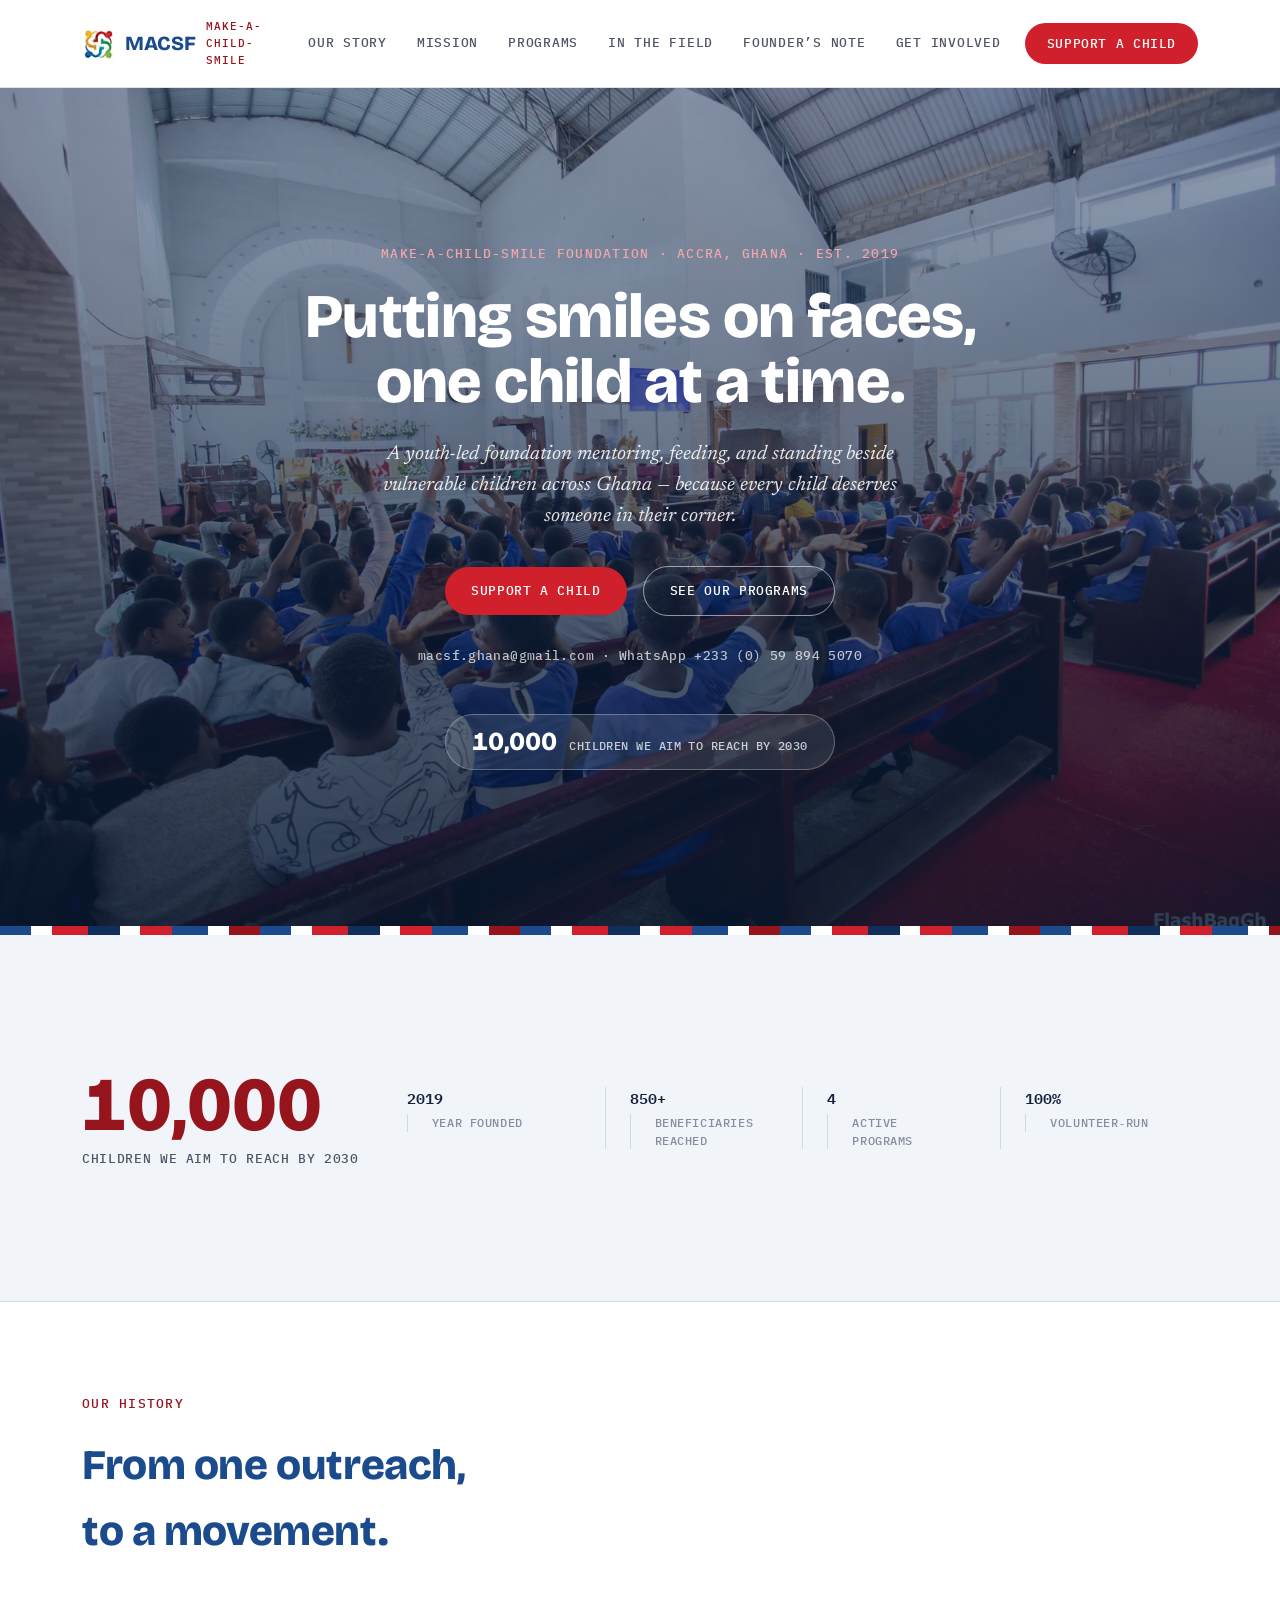
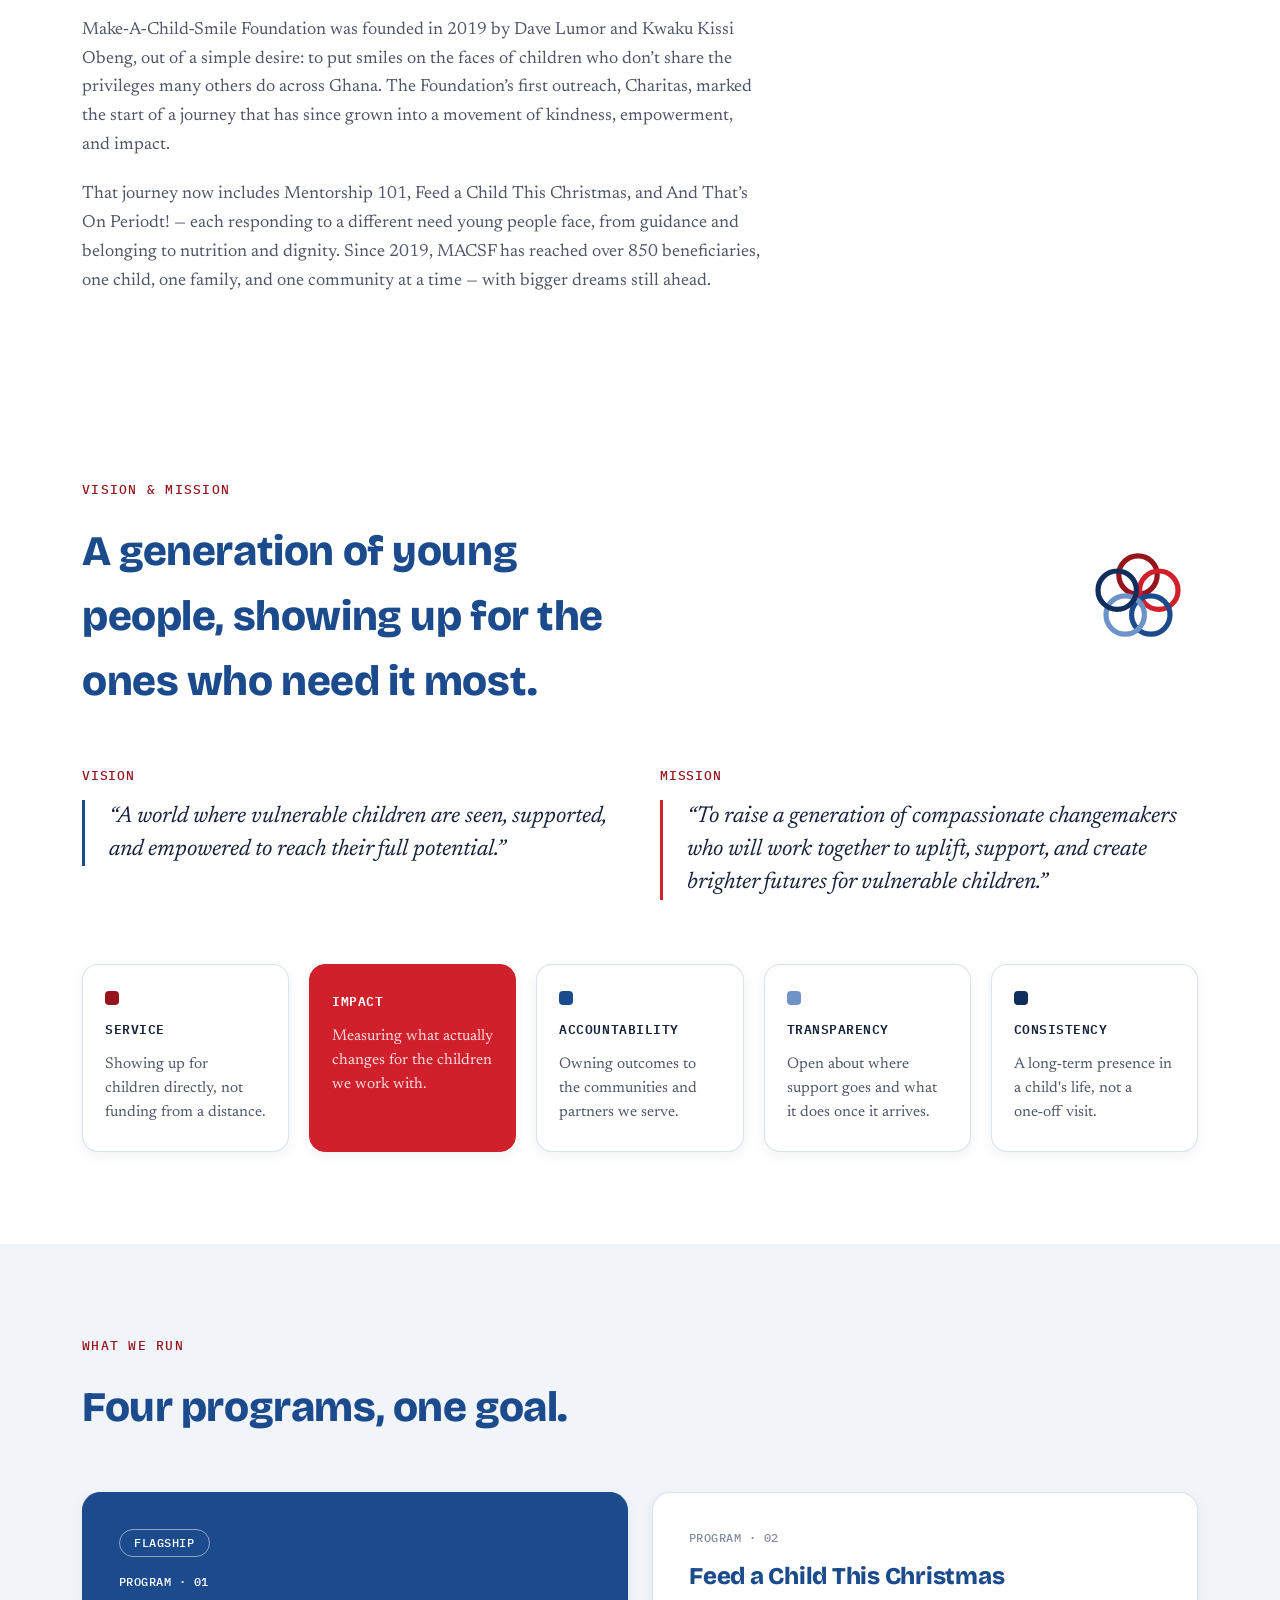
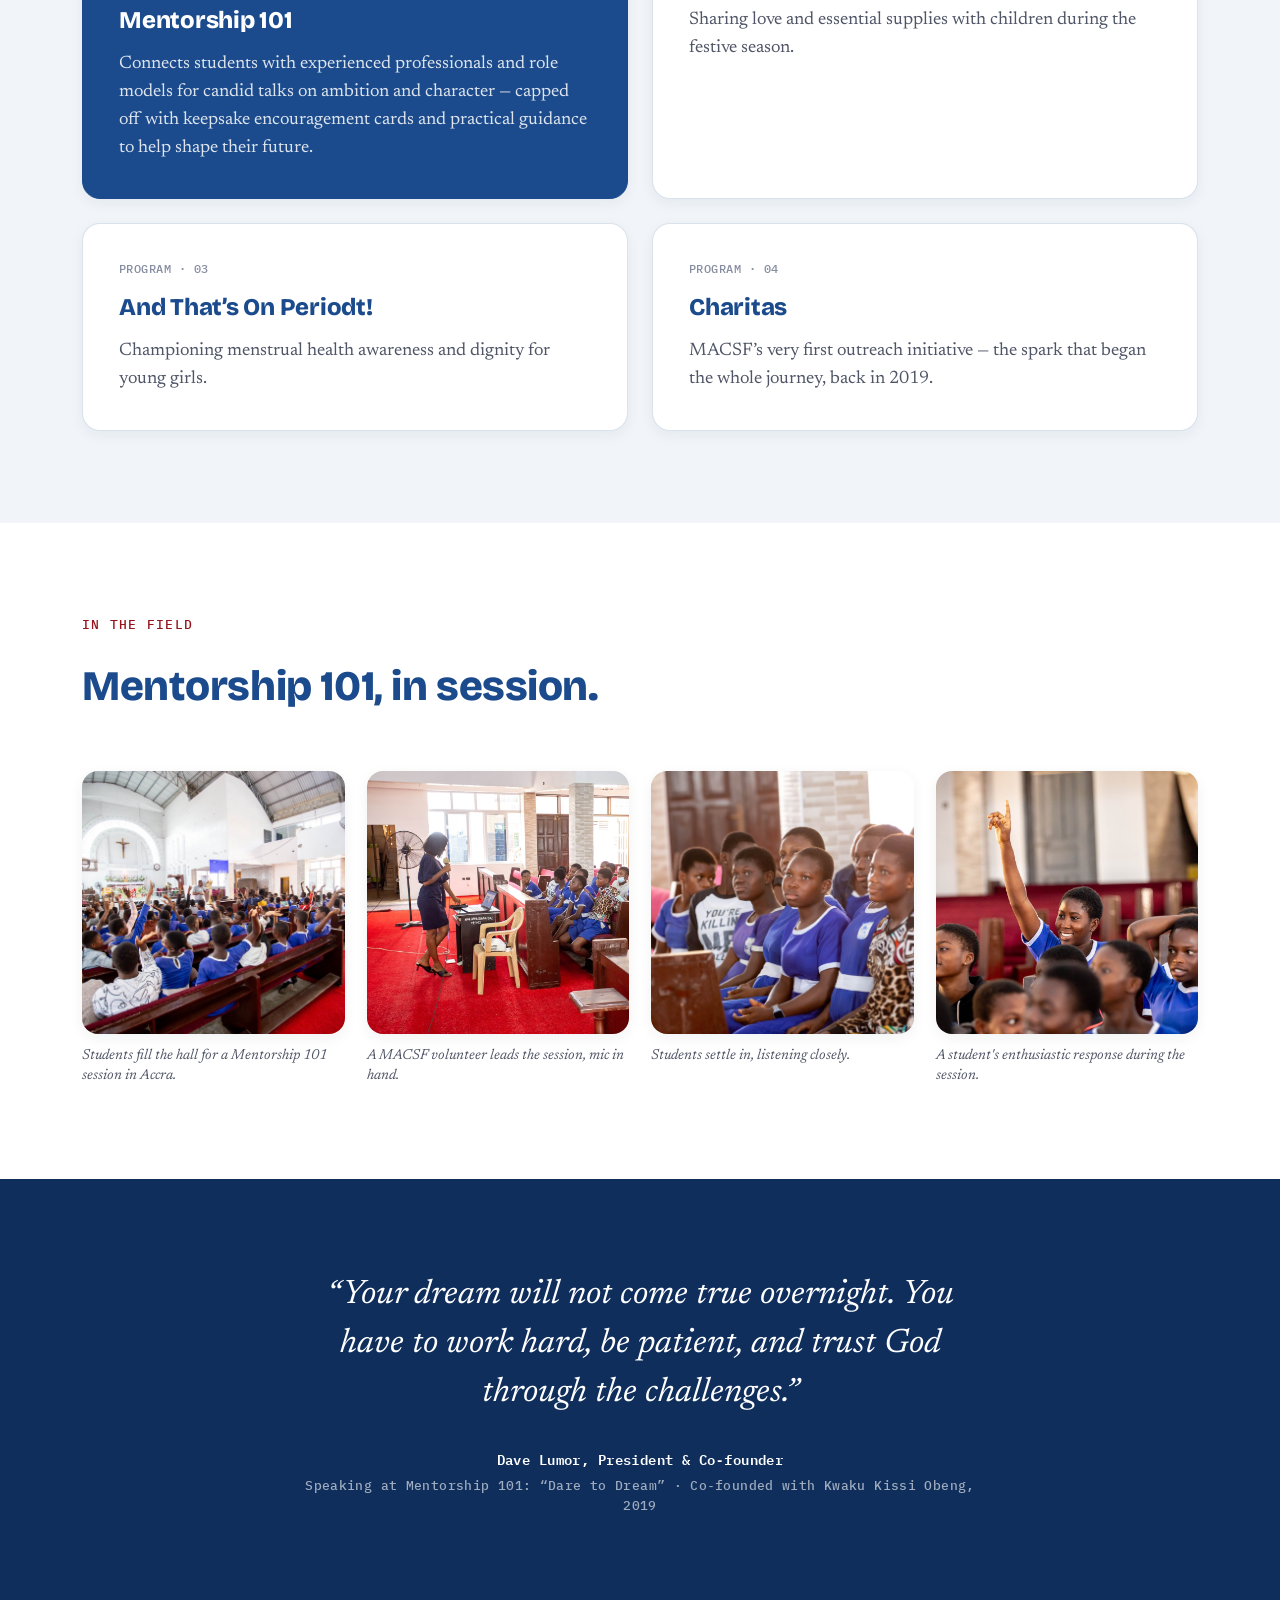
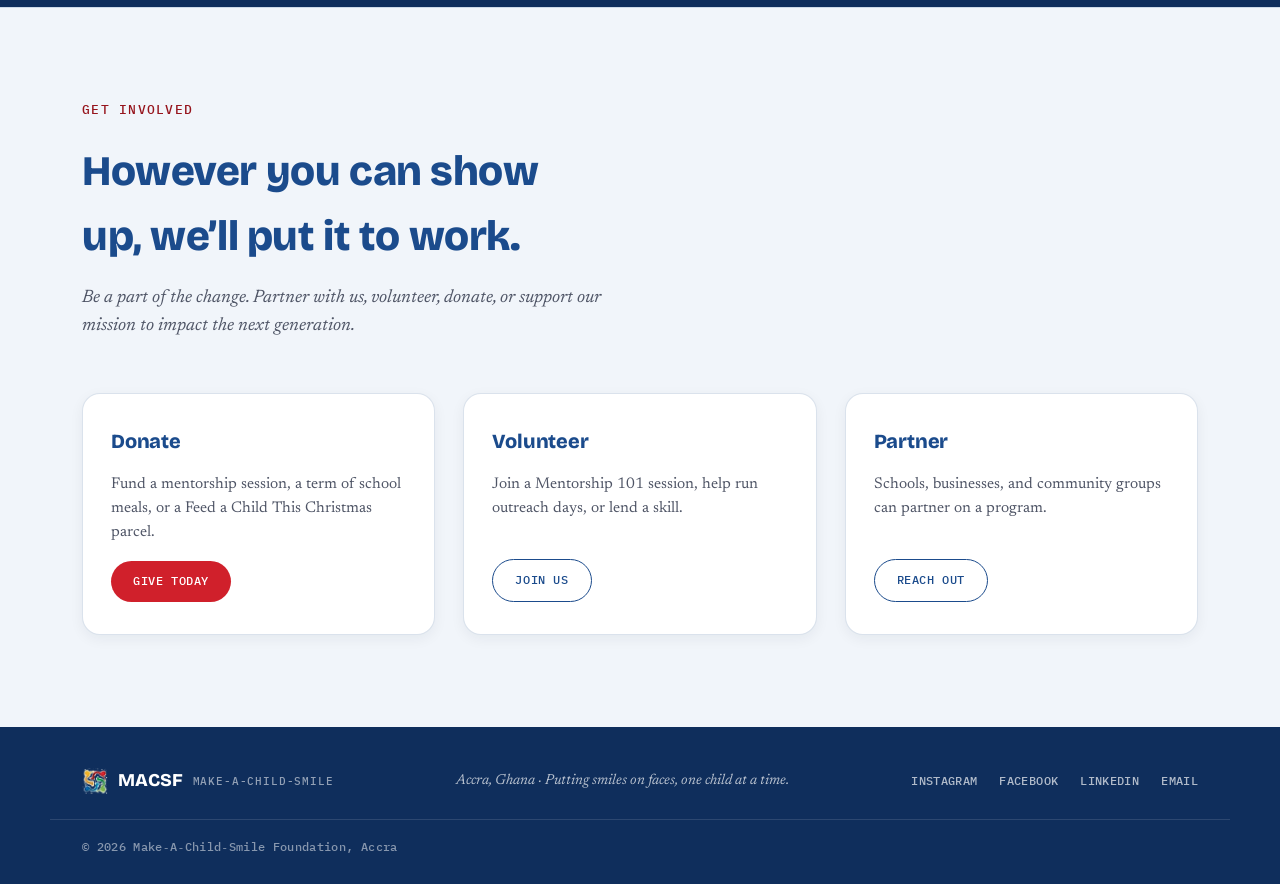
==== commit 5bc9b246: "Rebuild hero as full-bleed photo background, fix flagship heading - Replace the two-column hero with" ====
--- a/index.html
+++ b/index.html
@@ -30,7 +30,7 @@
 <main id="top">
   <section class="hero">
     <div class="wrap">
-      <div>
+      <div class="hero-inner">
         <p class="eyebrow">Make-A-Child-Smile Foundation &middot; Accra, Ghana &middot; Est. 2019</p>
         <h1>Putting smiles on faces, one child at a time.</h1>
         <p class="lede">A youth-led foundation mentoring, feeding, and standing beside vulnerable children across Ghana &mdash; because every child deserves someone in their corner.</p>
@@ -39,12 +39,9 @@
           <a class="btn btn-line" href="#programs">See our programs</a>
         </div>
         <p class="hero-contact">macsf.ghana@gmail.com &middot; WhatsApp +233 (0) 59 894 5070</p>
-      </div>
-      <div class="hero-media">
-        <img src="public/mentorship-student-cheer.jpg" alt="A smiling student raises her hand during a Mentorship 101 session" width="1000" height="850">
-        <div class="hero-stat">
-          <div class="num">10,000</div>
-          <div class="cap">Children we aim to reach by 2030</div>
+        <div class="hero-inline-stat">
+          <span class="num">10,000</span>
+          <span class="cap">Children we aim to reach by 2030</span>
         </div>
       </div>
     </div>
--- a/css/style.css
+++ b/css/style.css
@@ -195,54 +195,34 @@
 
 /* ---------- Hero ---------- */
 .hero {
-  background: var(--surface);
-  padding: 56px 0 88px;
   position: relative;
-  overflow: hidden;
-}
-.hero::before,
-.hero::after {
-  content: "";
-  position: absolute;
-  border-radius: 50%;
-  filter: blur(60px);
-  pointer-events: none;
-  z-index: 0;
-}
-.hero::before {
-  width: 480px;
-  height: 480px;
-  top: -220px;
-  left: -160px;
-  background: radial-gradient(circle, rgba(27,75,140,0.10), rgba(27,75,140,0));
-}
-.hero::after {
-  width: 420px;
-  height: 420px;
-  bottom: -200px;
-  right: 8%;
-  background: radial-gradient(circle, rgba(208,32,43,0.08), rgba(208,32,43,0));
+  min-height: 82vh;
+  display: flex;
+  align-items: center;
+  color: #fff;
+  background:
+    linear-gradient(rgba(15,46,92,0.45), rgba(9,25,49,0.84)),
+    url('../public/mentorship-hall-overview.jpg') center / cover no-repeat;
 }
 .hero .wrap {
   position: relative;
   z-index: 1;
-  display: grid;
-  grid-template-columns: 1.05fr 0.95fr;
-  gap: 64px;
-  align-items: center;
-}
-.hero .wrap > * {
+  width: 100%;
+  text-align: center;
+}
+.hero-inner {
+  max-width: 760px;
+  margin: 0 auto;
+  padding: 64px 0;
   opacity: 0;
   animation: hero-rise .7s ease forwards;
 }
-.hero .wrap > div:first-child { animation-delay: .05s; }
-.hero .wrap > .hero-media { animation-delay: .2s; }
 @keyframes hero-rise {
   from { opacity: 0; transform: translateY(16px); }
   to { opacity: 1; transform: translateY(0); }
 }
 @media (prefers-reduced-motion: reduce) {
-  .hero .wrap > * { opacity: 1; animation: none; }
+  .hero-inner { opacity: 1; animation: none; }
 }
 .eyebrow {
   font-family: 'Plex Mono', monospace;
@@ -252,19 +232,21 @@
   color: var(--brand-red-deep);
   margin: 0 0 20px;
 }
+.hero .eyebrow { color: #F2A6AC; }
 .hero h1 {
-  font-size: clamp(38px, 5vw, 56px);
-  line-height: 1.08;
+  color: #fff;
+  font-size: clamp(40px, 6vw, 62px);
+  line-height: 1.06;
 }
 .hero .lede {
   font-family: 'Newsreader', serif;
   font-style: italic;
   font-size: 20px;
-  color: var(--text-soft);
-  max-width: 46ch;
-  margin: 26px 0 34px;
-}
-.cta-row { display: flex; gap: 16px; flex-wrap: wrap; align-items: center; }
+  color: rgba(255,255,255,0.88);
+  max-width: 52ch;
+  margin: 24px auto 34px;
+}
+.cta-row { display: flex; gap: 16px; flex-wrap: wrap; align-items: center; justify-content: center; }
 .btn {
   display: inline-flex;
   align-items: center;
@@ -289,6 +271,11 @@
   color: var(--brand-blue);
 }
 .btn-line:hover { background: rgba(27,75,140,0.06); transform: translateY(-1px); }
+.hero .btn-line {
+  border-color: rgba(255,255,255,0.55);
+  color: #fff;
+}
+.hero .btn-line:hover { background: rgba(255,255,255,0.12); }
 .hero-contact {
   margin-top: 30px;
   font-family: 'Plex Mono', monospace;
@@ -296,52 +283,32 @@
   color: var(--text-faint);
   letter-spacing: 0.03em;
 }
-
-.hero-media { position: relative; }
-.hero-media img {
-  width: 100%;
-  height: auto;
-  aspect-ratio: 4 / 3.4;
-  object-fit: cover;
-  display: block;
-  border-radius: 24px;
-  border: 1px solid rgba(255,255,255,0.6);
-  box-shadow: 0 2px 6px rgba(15,46,92,0.10), 0 24px 48px -12px rgba(15,46,92,0.30);
-}
-.hero-stat {
-  position: absolute;
-  left: -18px;
-  bottom: -22px;
-  background: var(--surface);
-  border-radius: 16px;
-  padding: 20px 24px 18px;
-  box-shadow: 0 2px 6px rgba(15,46,92,0.08), 0 20px 40px -10px rgba(15,46,92,0.28);
-  max-width: 220px;
-  overflow: hidden;
-}
-.hero-stat::before {
-  content: "";
-  position: absolute;
-  top: 0;
-  left: 0;
-  right: 0;
-  height: 3px;
-  background: linear-gradient(90deg, var(--brand-blue), var(--brand-red));
-}
-.hero-stat .num {
+.hero .hero-contact { color: rgba(255,255,255,0.72); }
+
+.hero-inline-stat {
+  margin: 36px auto 0;
+  display: inline-flex;
+  align-items: baseline;
+  gap: 12px;
+  background: rgba(255,255,255,0.1);
+  border: 1px solid rgba(255,255,255,0.28);
+  padding: 14px 26px;
+  border-radius: 999px;
+}
+.hero-inline-stat .num {
   font-family: 'Bricolage', sans-serif;
   font-weight: 800;
-  font-size: 32px;
+  font-size: 26px;
   line-height: 1;
-  color: var(--brand-red);
+  color: #fff;
   font-variant-numeric: tabular-nums;
 }
-.hero-stat .cap {
+.hero-inline-stat .cap {
   font-family: 'Plex Mono', monospace;
   font-size: 11.5px;
   letter-spacing: 0.04em;
   text-transform: uppercase;
-  color: var(--text-soft);
+  color: rgba(255,255,255,0.75);
   margin-top: 8px;
 }
 
@@ -576,6 +543,7 @@
   color: var(--text-faint);
   margin-bottom: 10px;
 }
+.program-card.flagship h3 { color: #fff; }
 .program-card.flagship .program-code { color: #fff; }
 .program-card h3 { font-size: 24px; margin-bottom: 12px; }
 .program-card p {
@@ -749,9 +717,8 @@
   .navlinks { display: none; }
 }
 @media (max-width: 900px) {
-  .hero .wrap { grid-template-columns: 1fr; }
-  .hero-media { max-width: 340px; margin: 0 auto; }
-  .hero-stat { left: 12px; bottom: -18px; }
+  .hero { min-height: 70vh; }
+  .hero-inner { padding: 48px 0; }
   .stats .wrap { grid-template-columns: 1fr; padding: 32px 24px; }
   .stat-row { flex-direction: column; }
   .stat-row div { flex: 0 0 auto; border-left: none; padding-left: 0; border-top: 1px solid var(--border); padding-top: 14px; padding-bottom: 14px; }
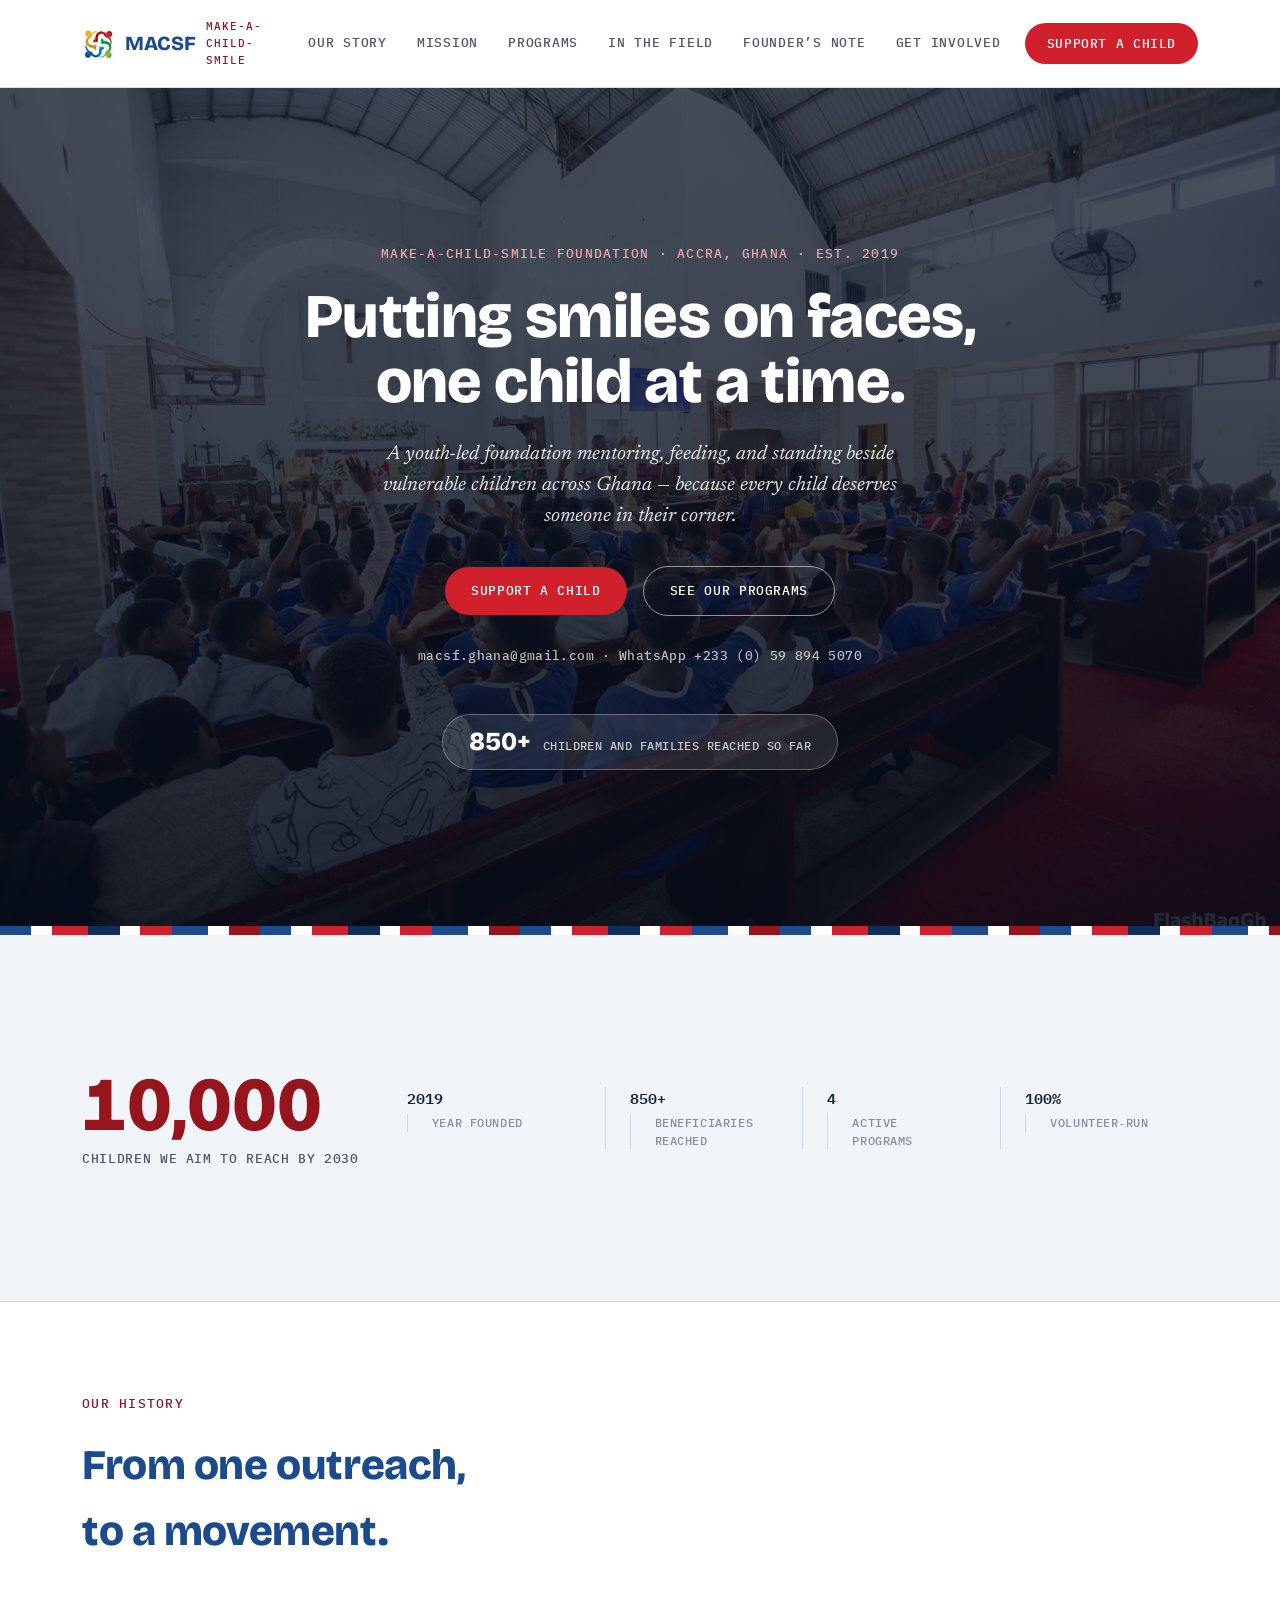
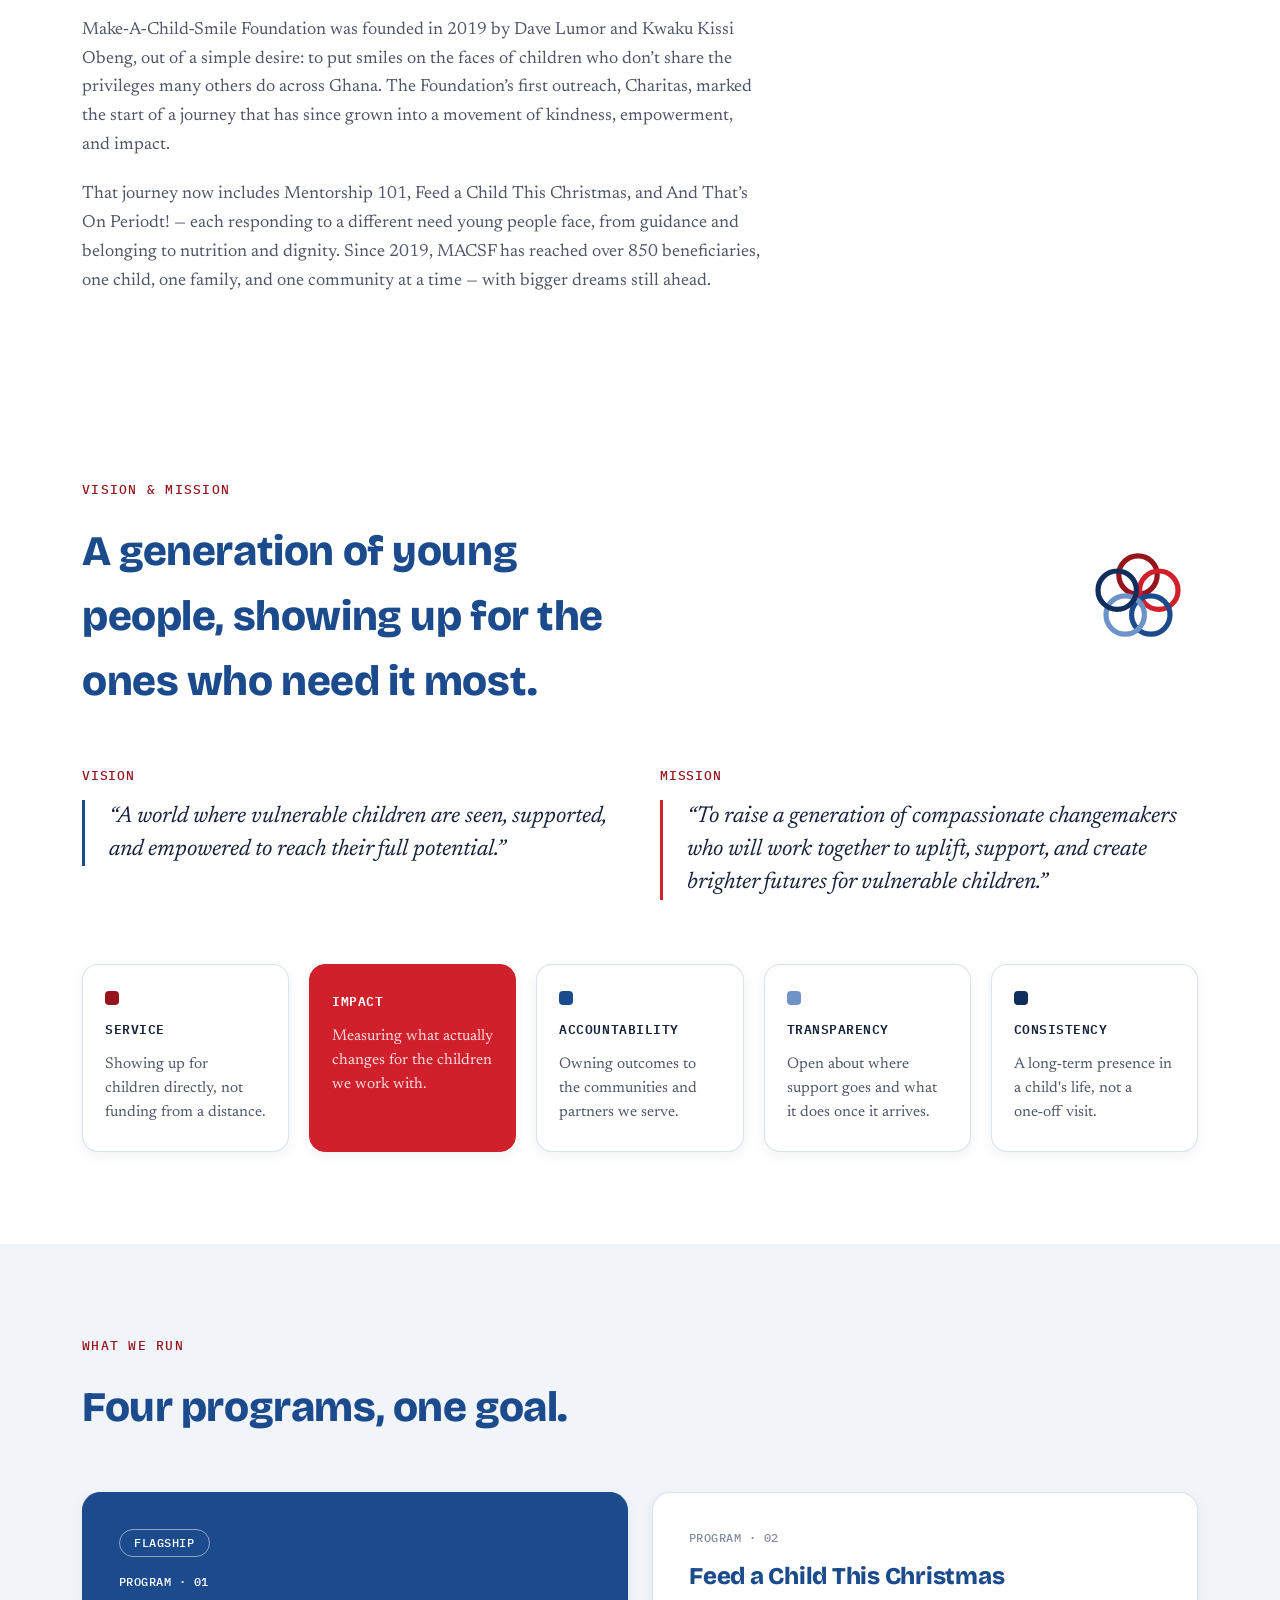
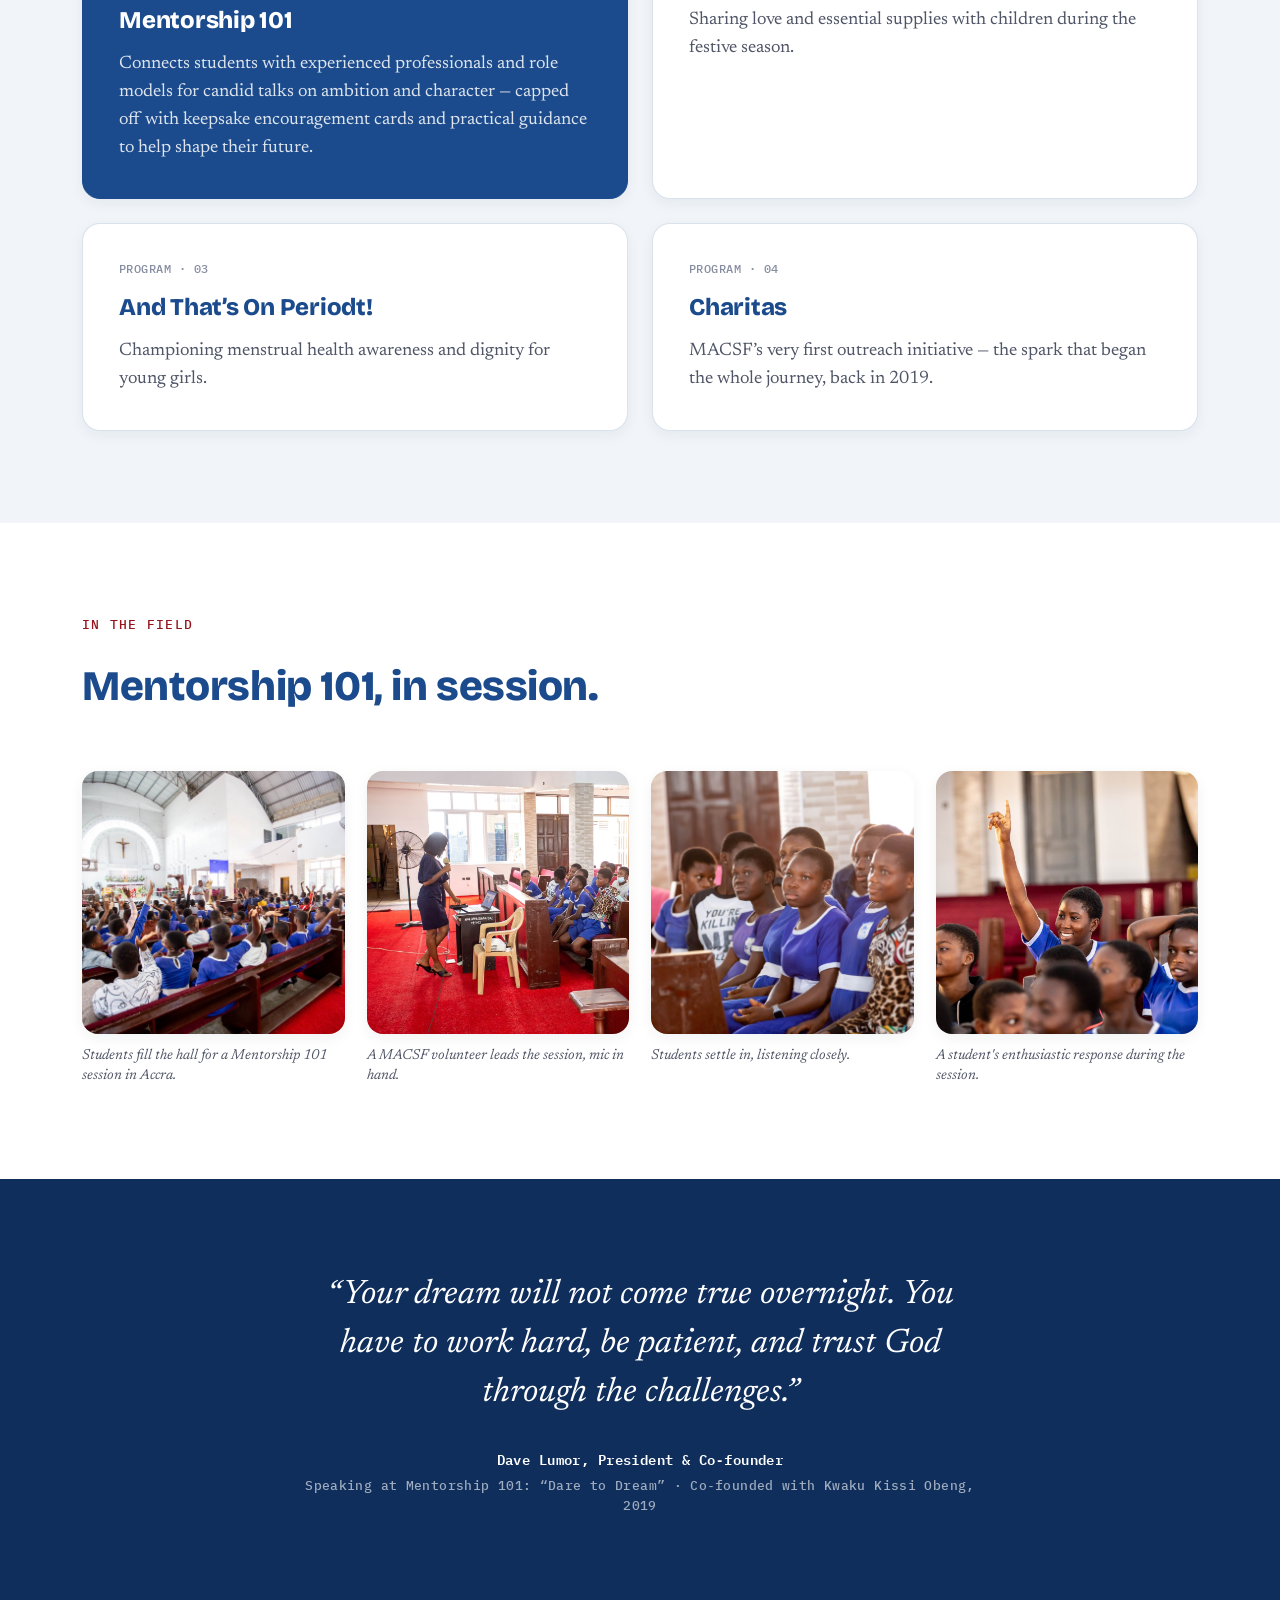
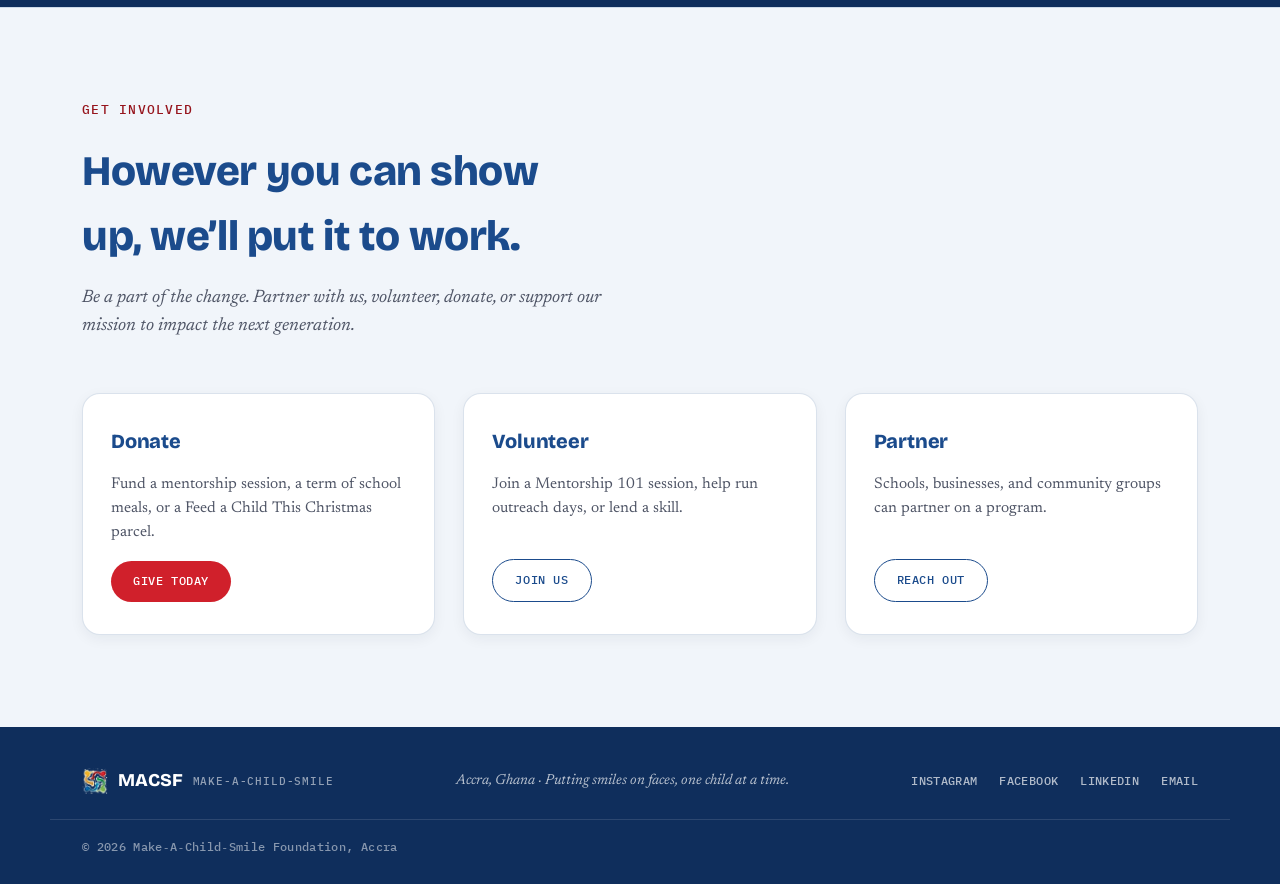
==== commit 190376a9: "Fix duplicate hero stat and hero text contrast - Hero chip and stats section both showed the identic" ====
--- a/index.html
+++ b/index.html
@@ -40,8 +40,8 @@
         </div>
         <p class="hero-contact">macsf.ghana@gmail.com &middot; WhatsApp +233 (0) 59 894 5070</p>
         <div class="hero-inline-stat">
-          <span class="num">10,000</span>
-          <span class="cap">Children we aim to reach by 2030</span>
+          <span class="num">850+</span>
+          <span class="cap">Children and families reached so far</span>
         </div>
       </div>
     </div>
--- a/css/style.css
+++ b/css/style.css
@@ -201,7 +201,7 @@
   align-items: center;
   color: #fff;
   background:
-    linear-gradient(rgba(15,46,92,0.45), rgba(9,25,49,0.84)),
+    linear-gradient(rgba(8,18,36,0.72), rgba(6,13,26,0.88)),
     url('../public/mentorship-hall-overview.jpg') center / cover no-repeat;
 }
 .hero .wrap {
@@ -406,7 +406,6 @@
 }
 section > .wrap > .section-head { margin-bottom: 52px; }
 .section-head-row .section-head { margin-bottom: 0; }
-.section-head .eyebrow { color: var(--brand-red-deep); }
 .section-head h2 { font-size: clamp(30px, 3.4vw, 42px); }
 
 /* ---------- Section lede (optional, under a section-head h2) ---------- */
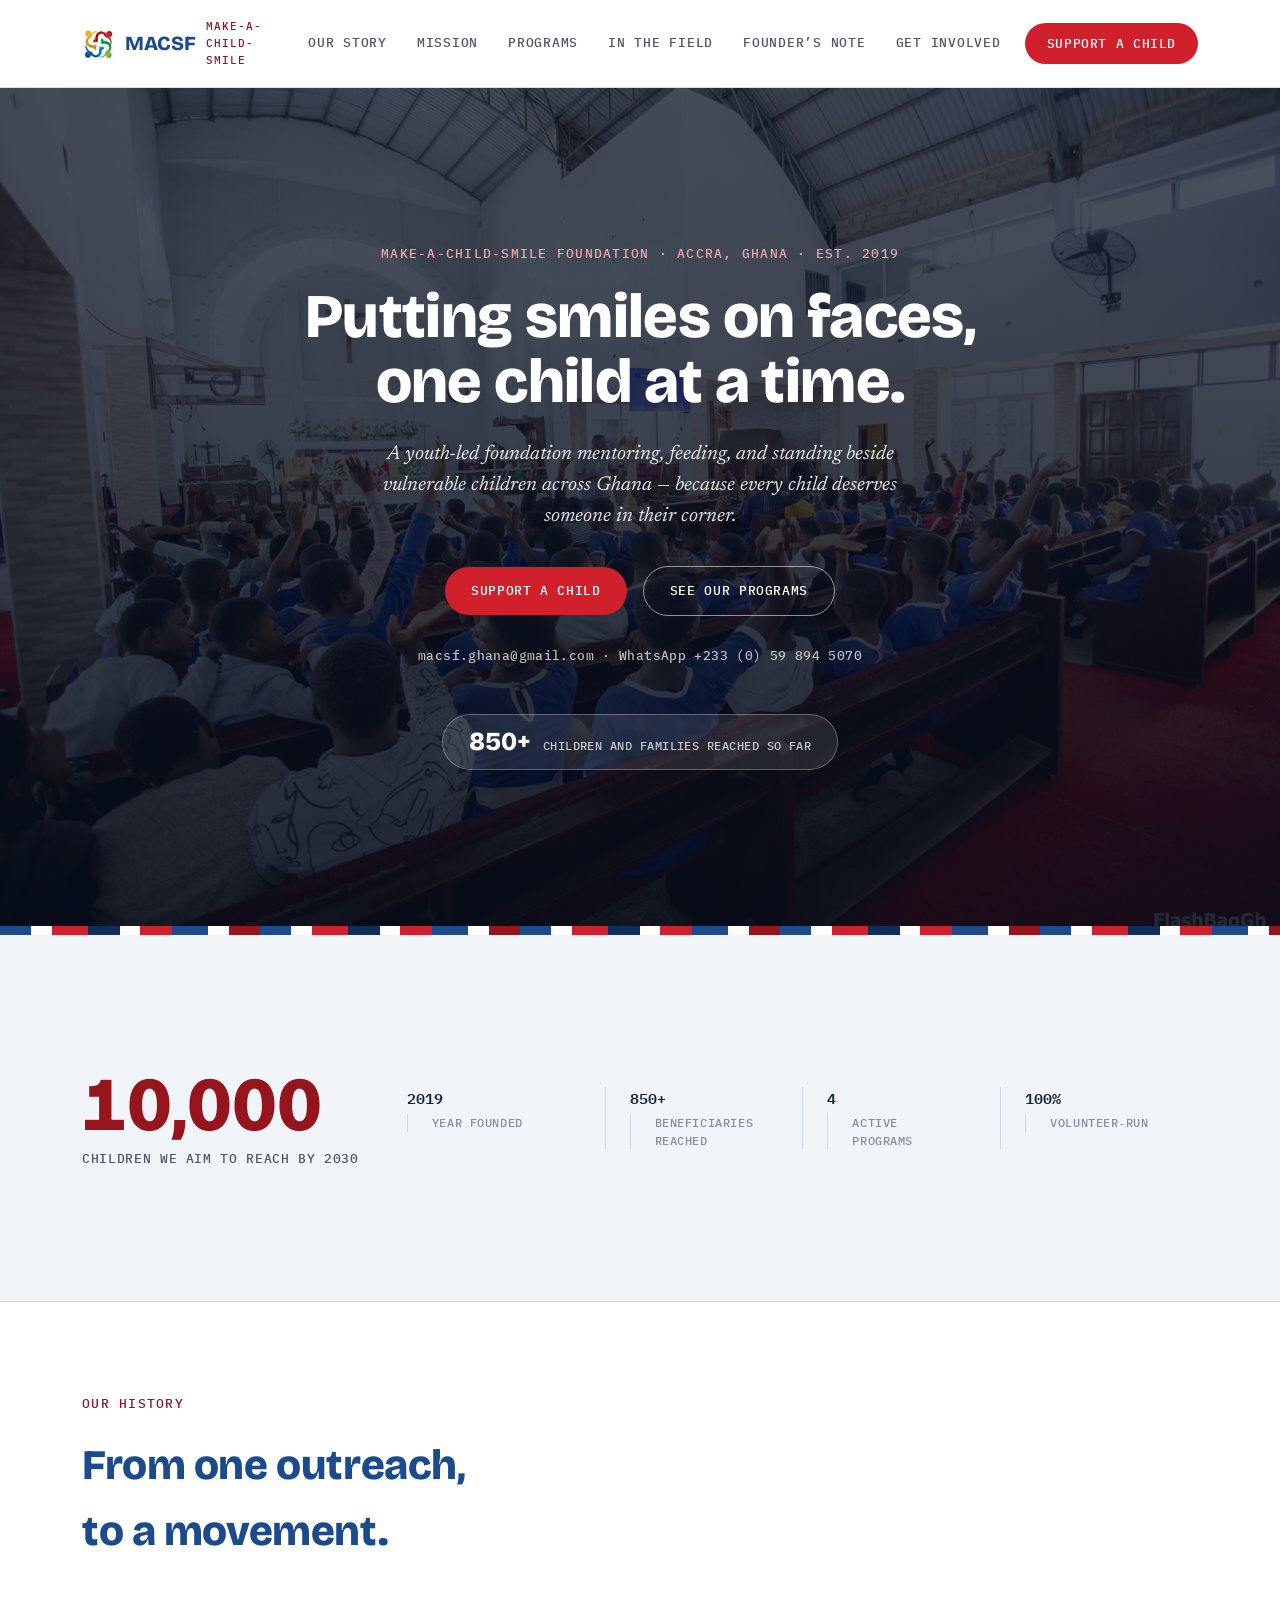
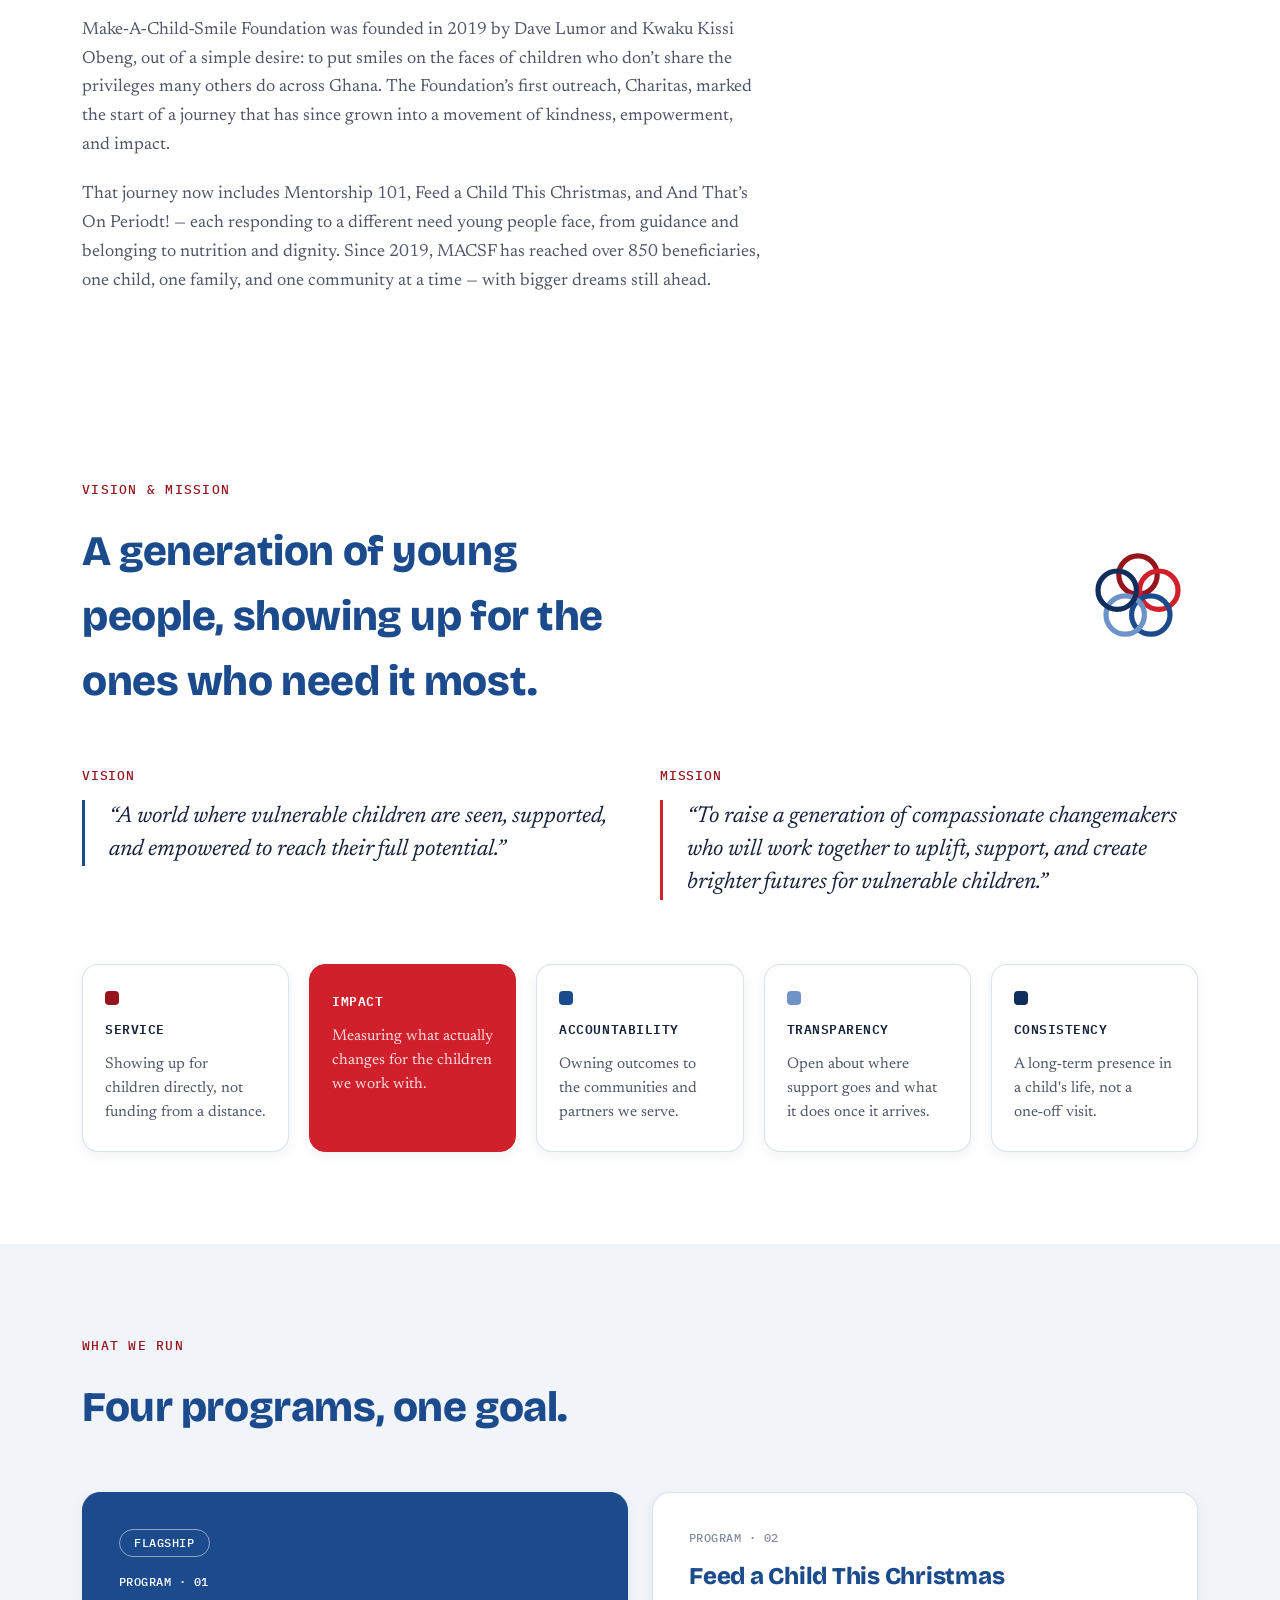
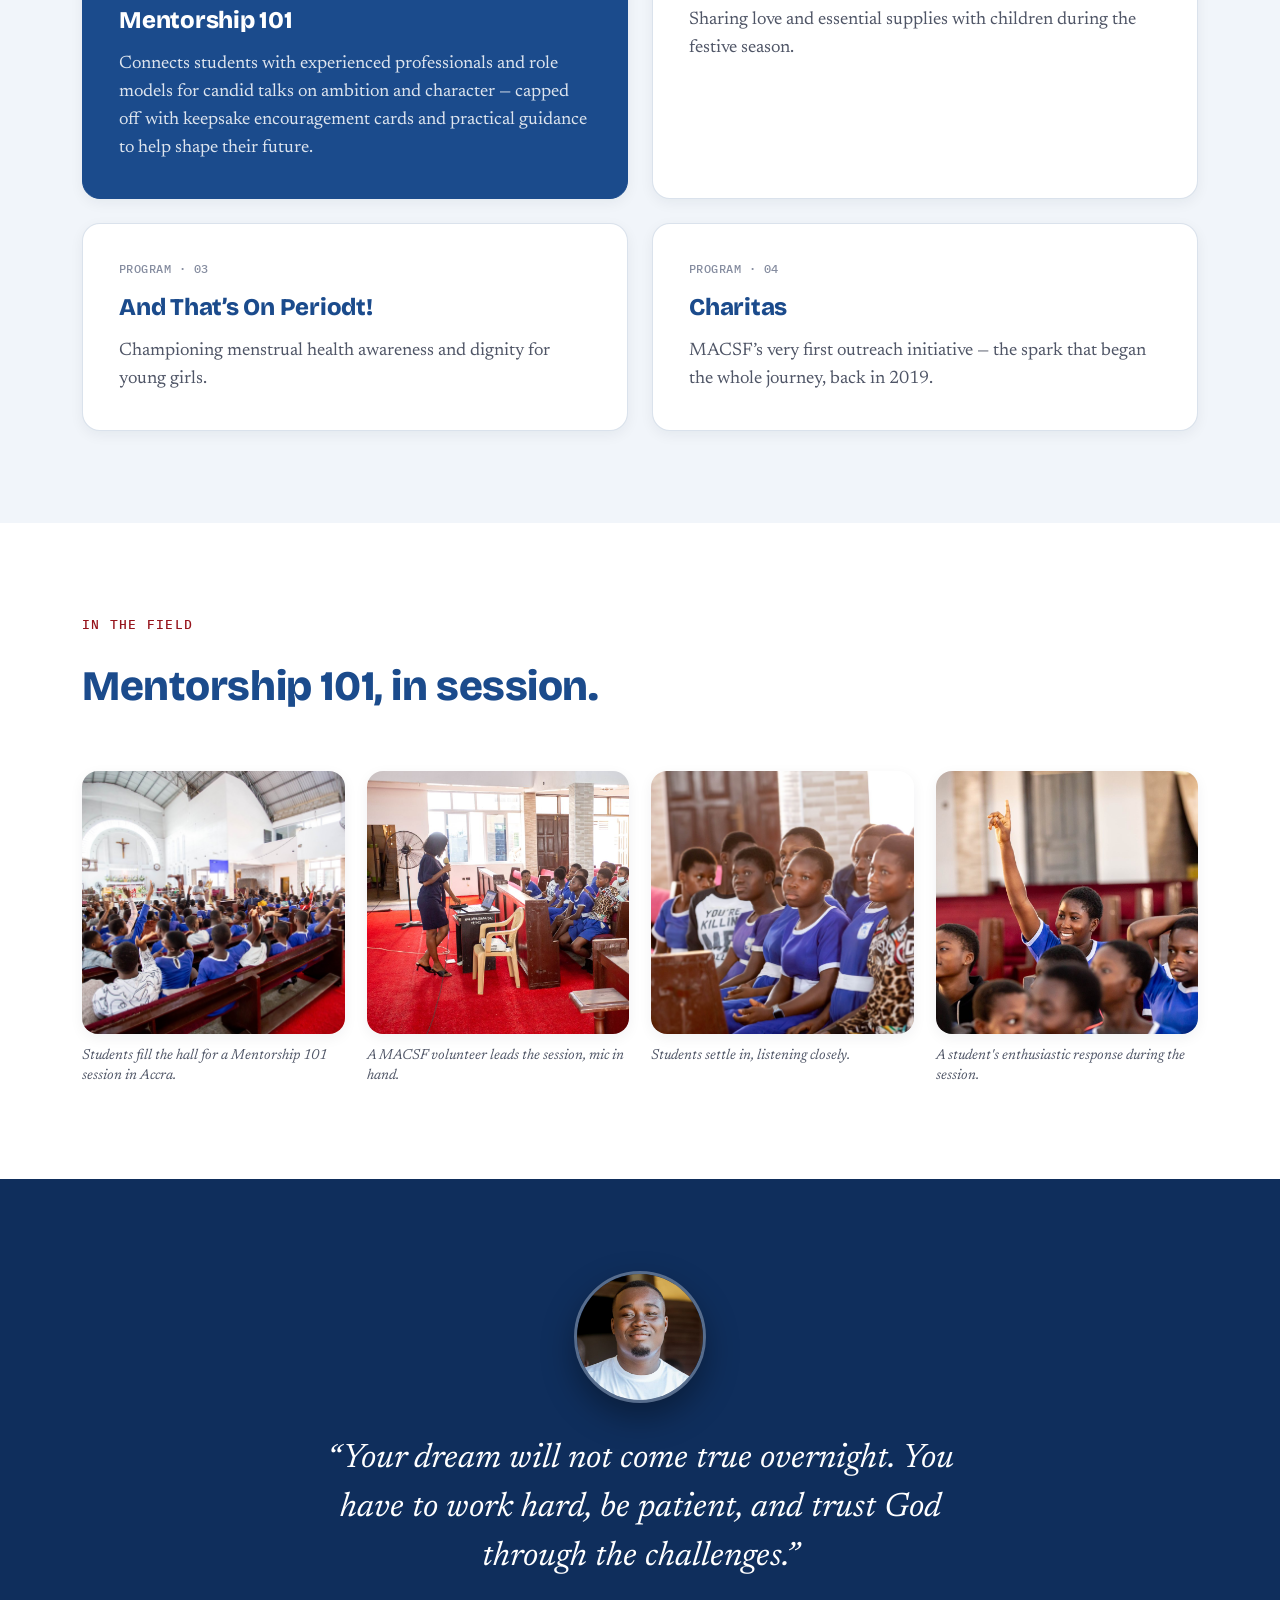
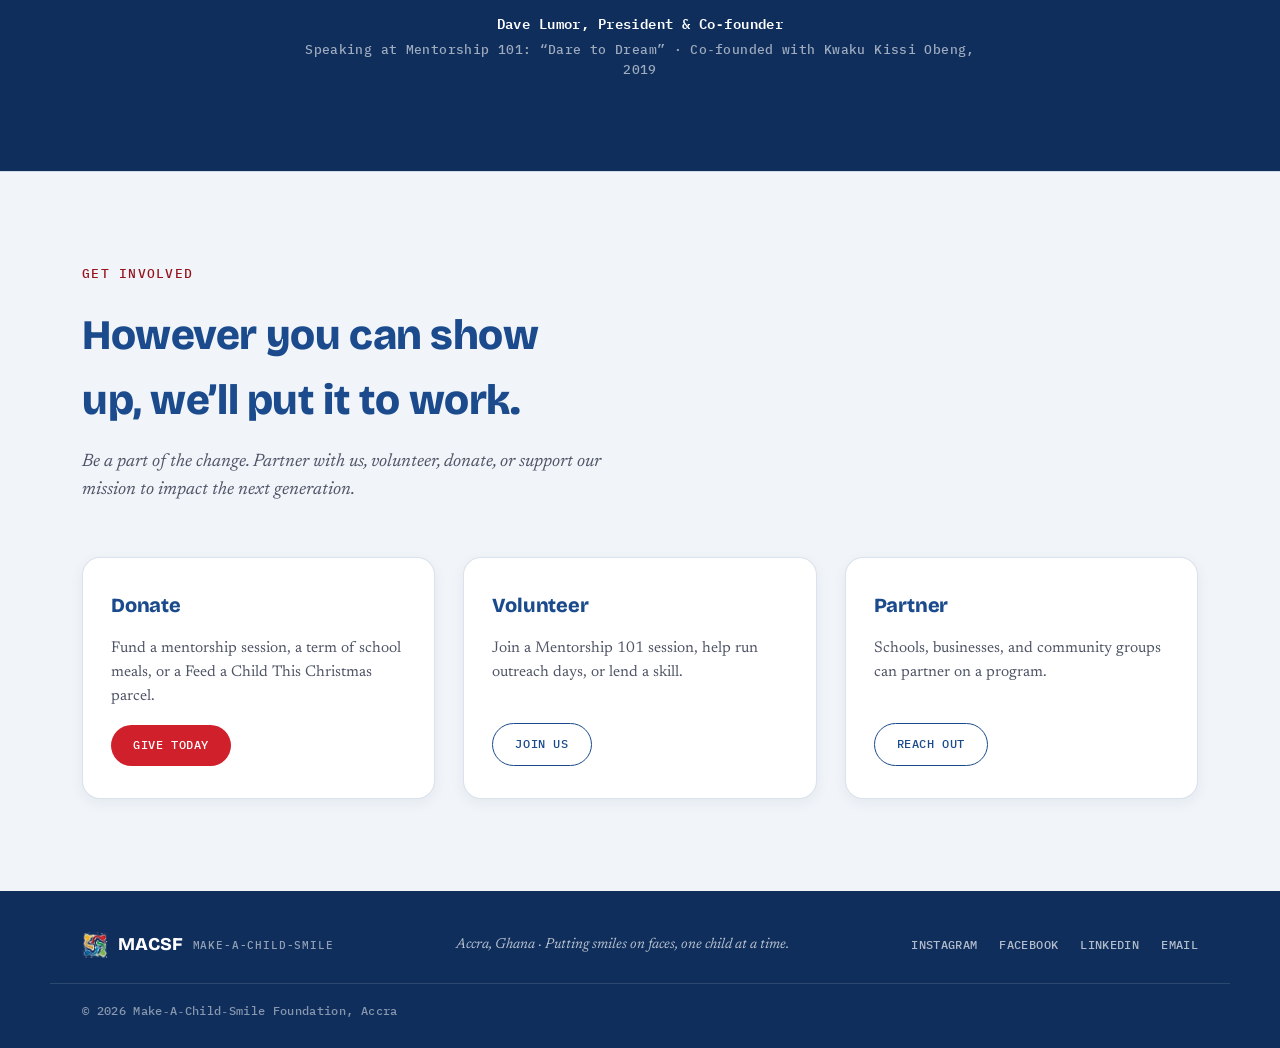
==== commit 61083f0d: "Add president's portrait to Founder's Note section - Crop and compress Dave Lumor's photo into a cir" ====
--- a/index.html
+++ b/index.html
@@ -177,6 +177,7 @@
 
   <section id="founder" class="founder">
     <div class="wrap">
+      <img src="public/president-portrait.jpg" alt="Dave Lumor, President and Co-founder of Make-A-Child-Smile Foundation" class="founder-photo" width="480" height="480">
       <blockquote>
         &ldquo;Your dream will not come true overnight. You have to work hard, be patient, and trust God through the challenges.&rdquo;
       </blockquote>
--- a/css/style.css
+++ b/css/style.css
@@ -591,6 +591,16 @@
 .founder .wrap {
   max-width: 760px;
 }
+.founder-photo {
+  width: 132px;
+  height: 132px;
+  border-radius: 50%;
+  object-fit: cover;
+  display: block;
+  margin: 0 auto 32px;
+  border: 3px solid rgba(255,255,255,0.3);
+  box-shadow: 0 14px 32px rgba(0,0,0,0.35);
+}
 .founder blockquote {
   margin: 0;
   font-family: 'Newsreader', serif;
@@ -725,6 +735,7 @@
   .section-head-row { flex-direction: column; align-items: flex-start; gap: 20px; }
   .vm-grid { grid-template-columns: 1fr; gap: 32px; }
   .motif-rings { display: none; }
+  .founder-photo { width: 100px; height: 100px; margin-bottom: 24px; }
   .values { grid-template-columns: repeat(2, minmax(0, 1fr)); }
   .programs-grid { grid-template-columns: 1fr; }
   .gallery-grid { grid-template-columns: repeat(2, minmax(0, 1fr)); }
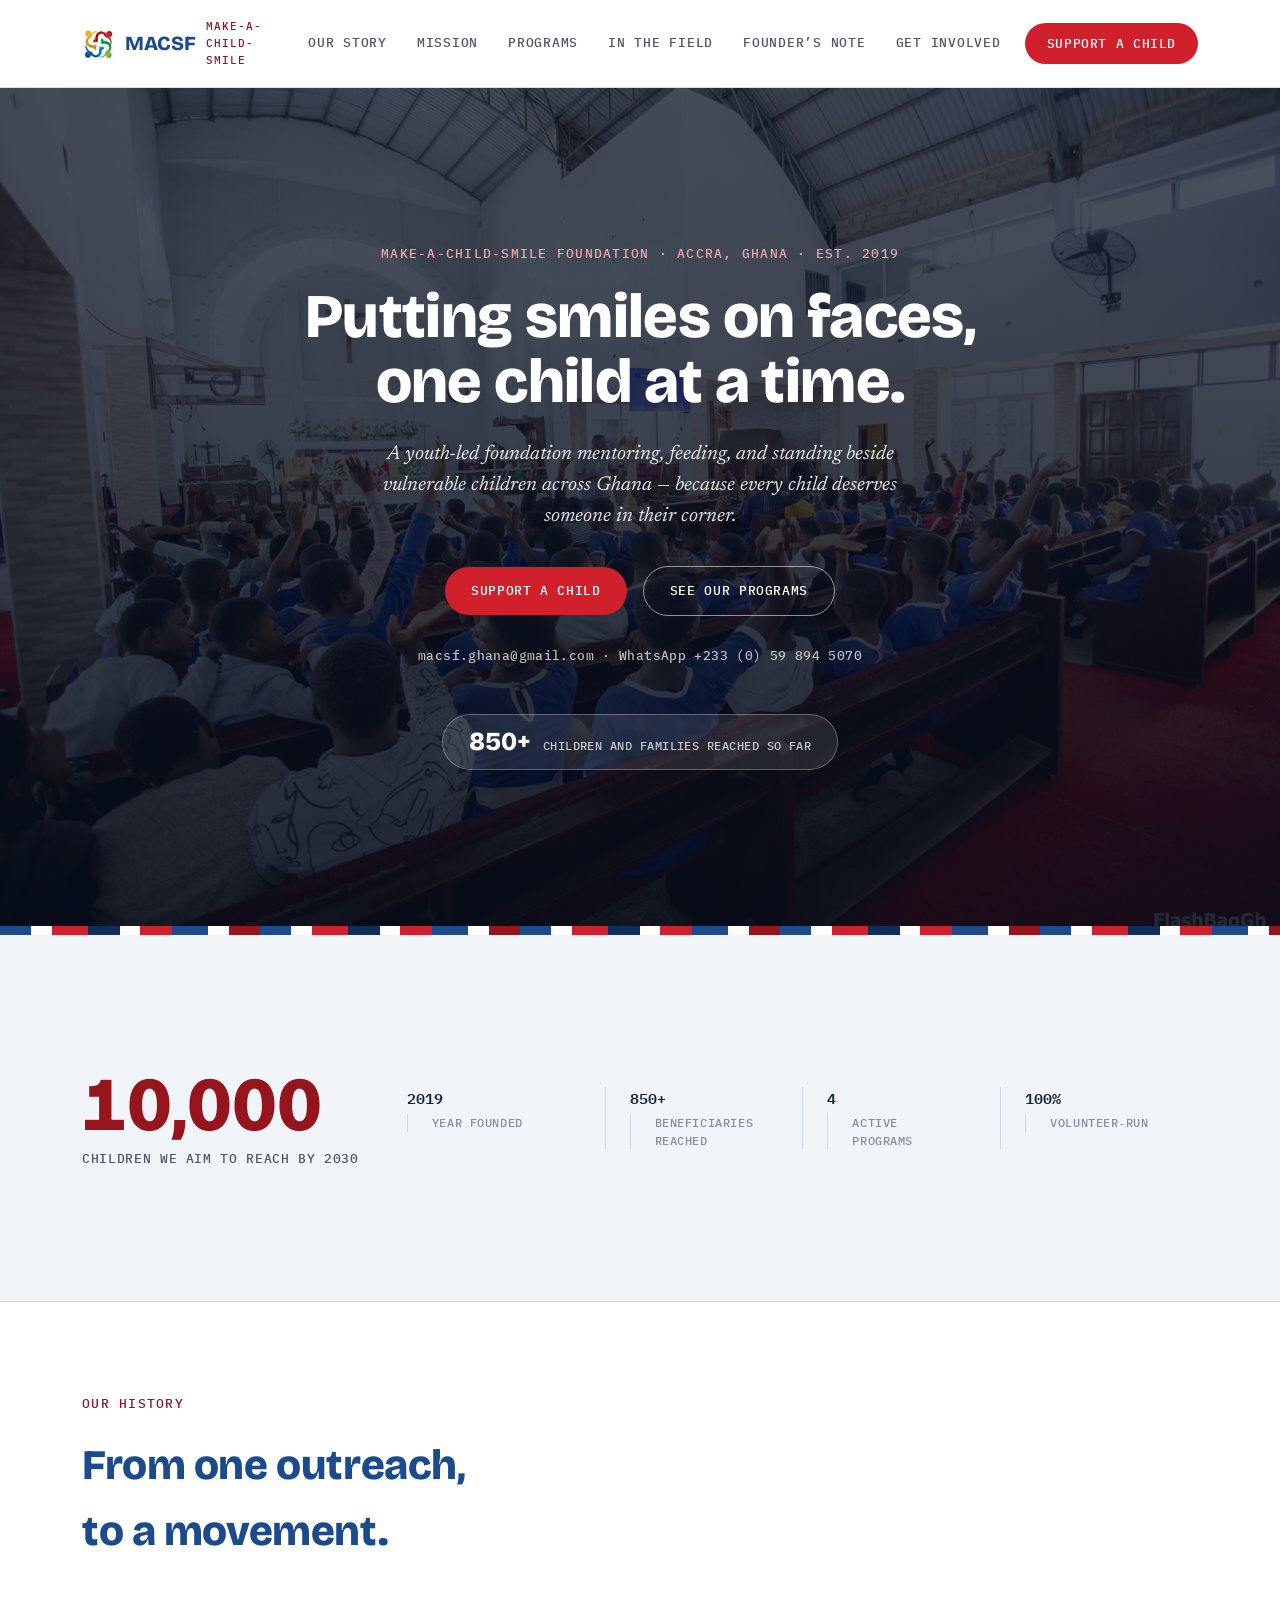
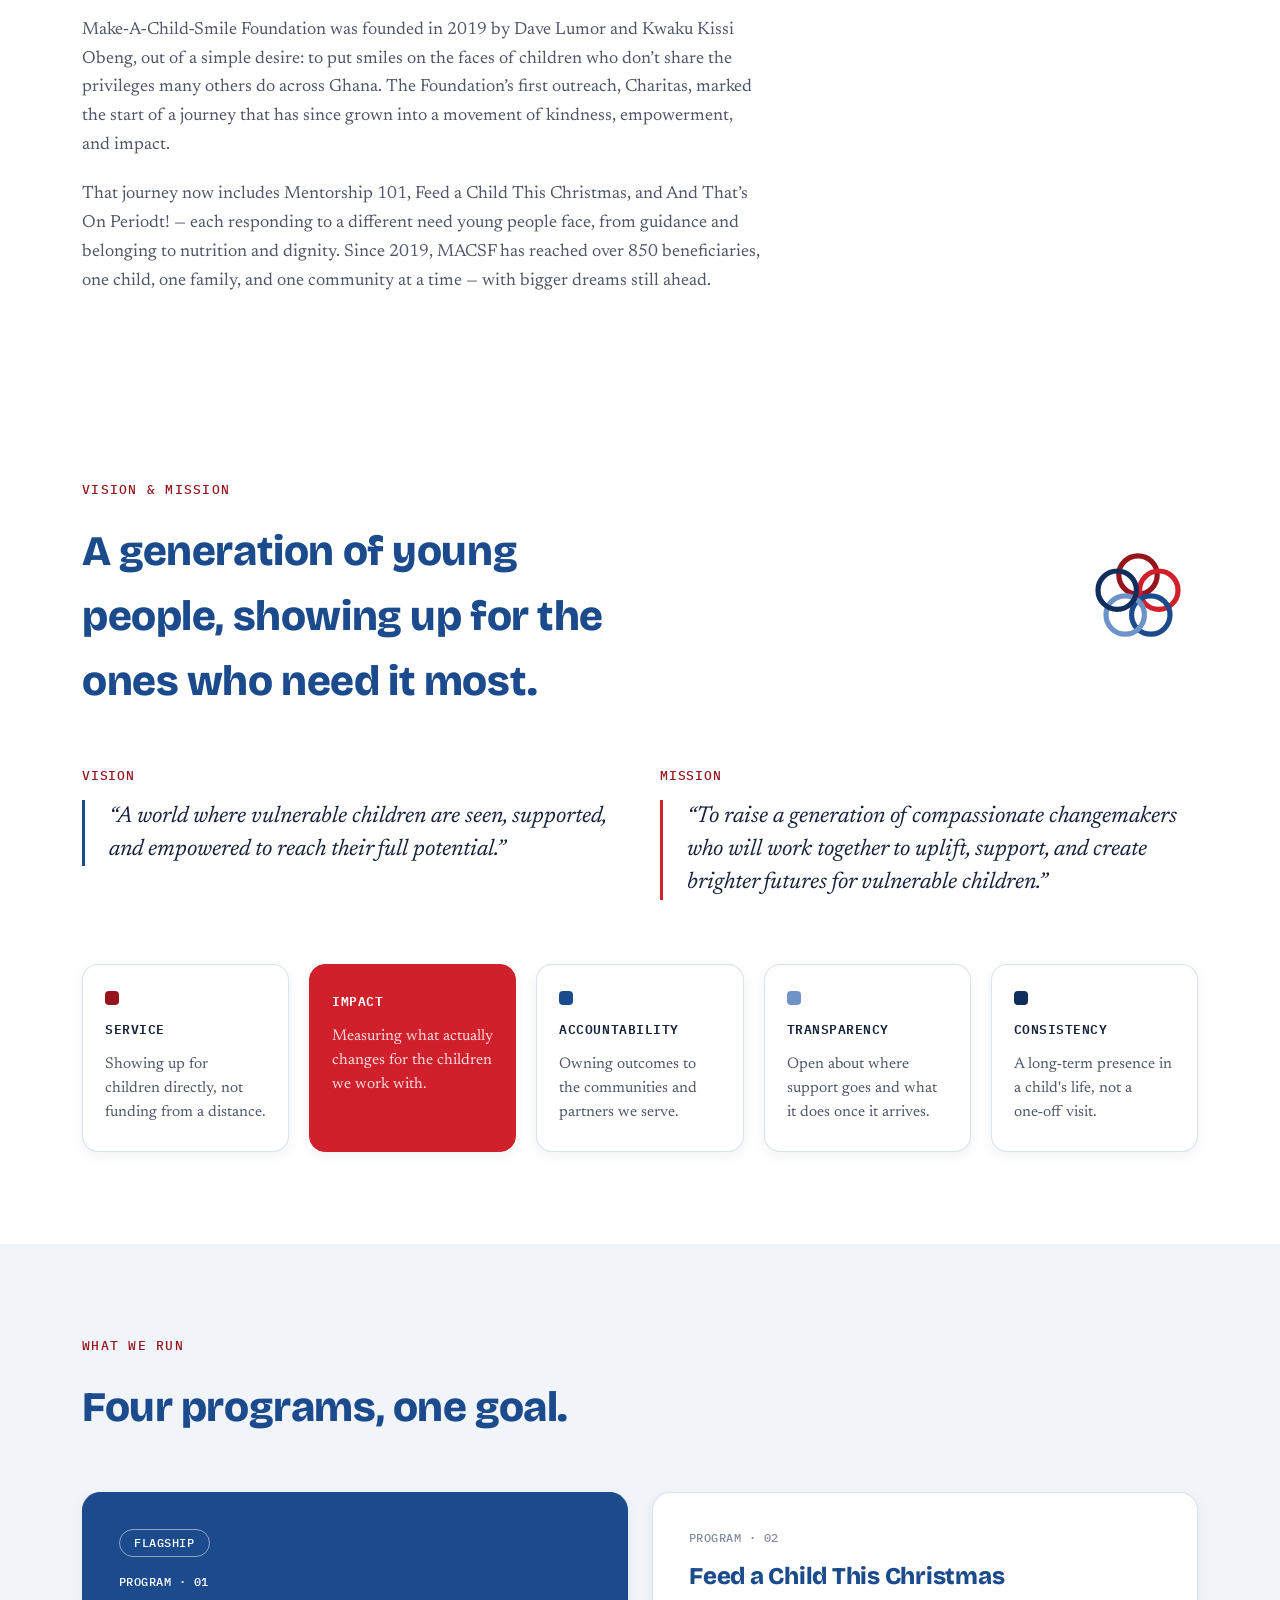
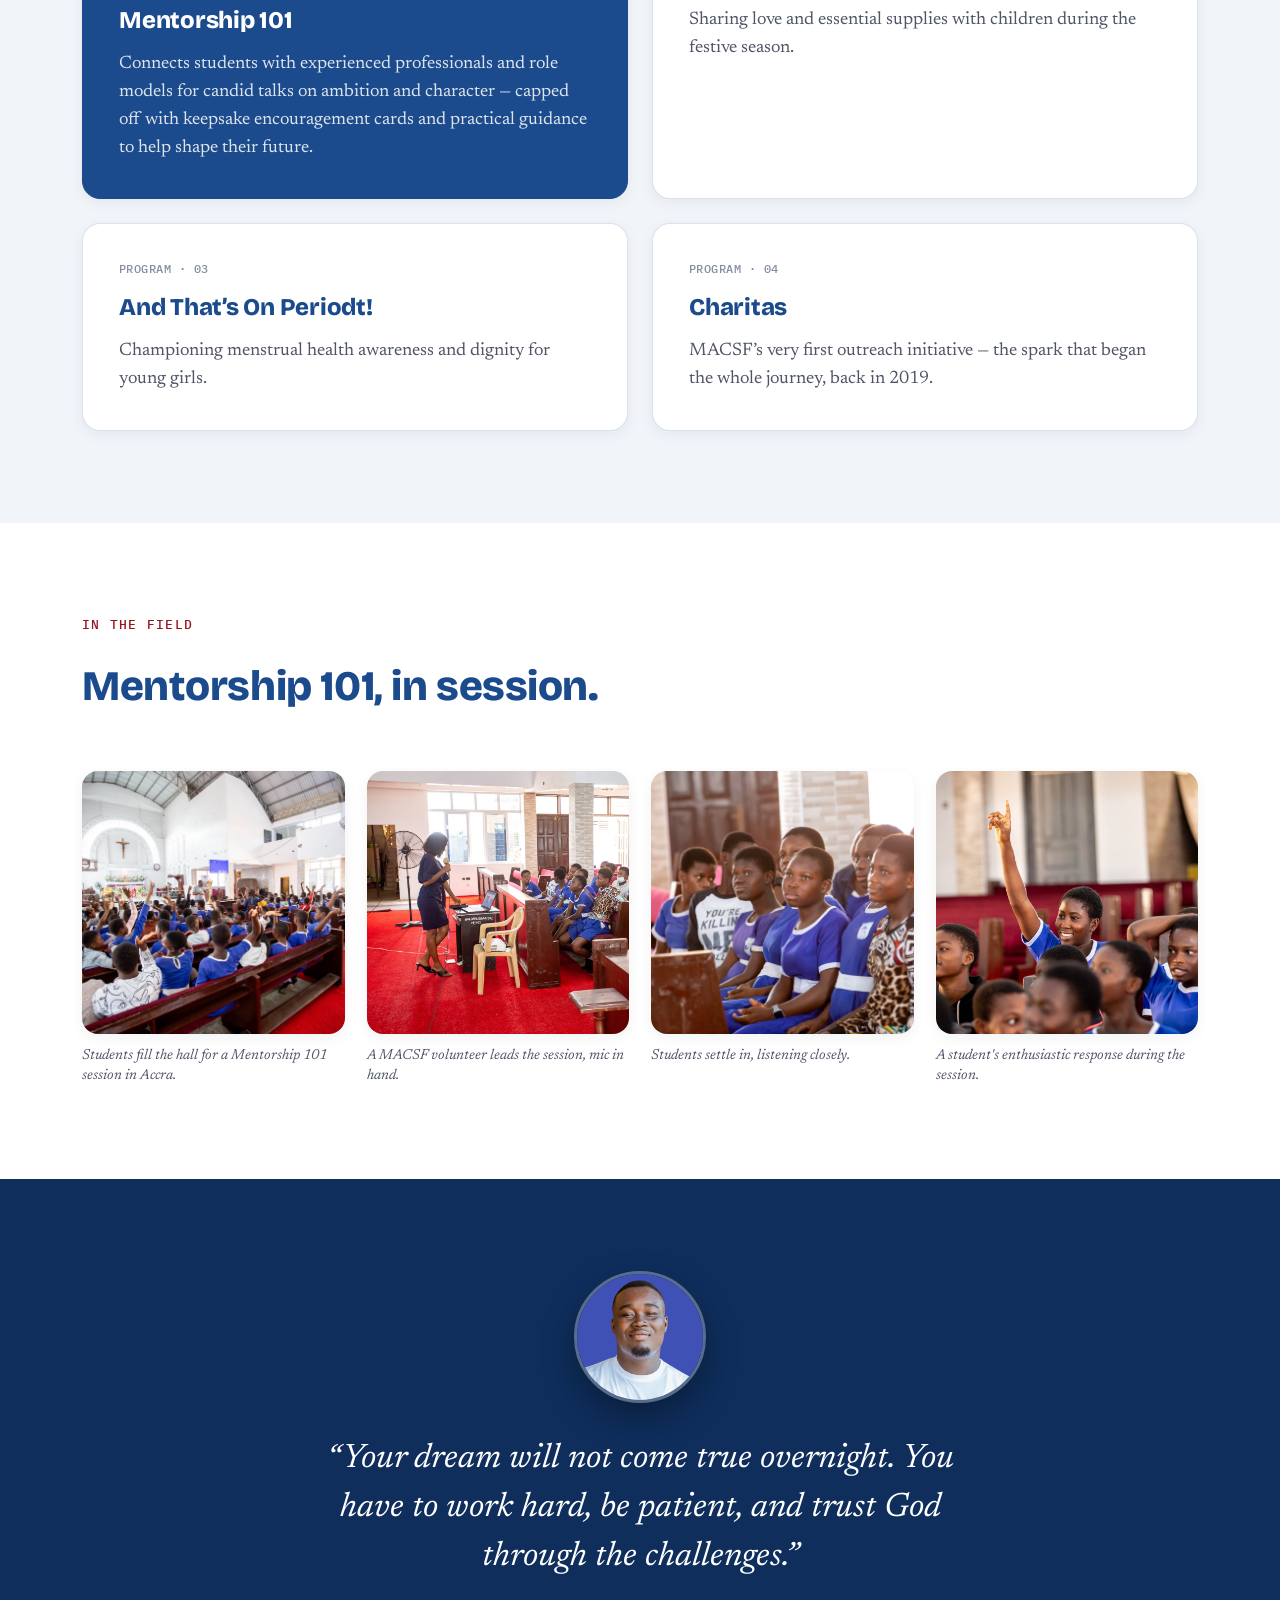
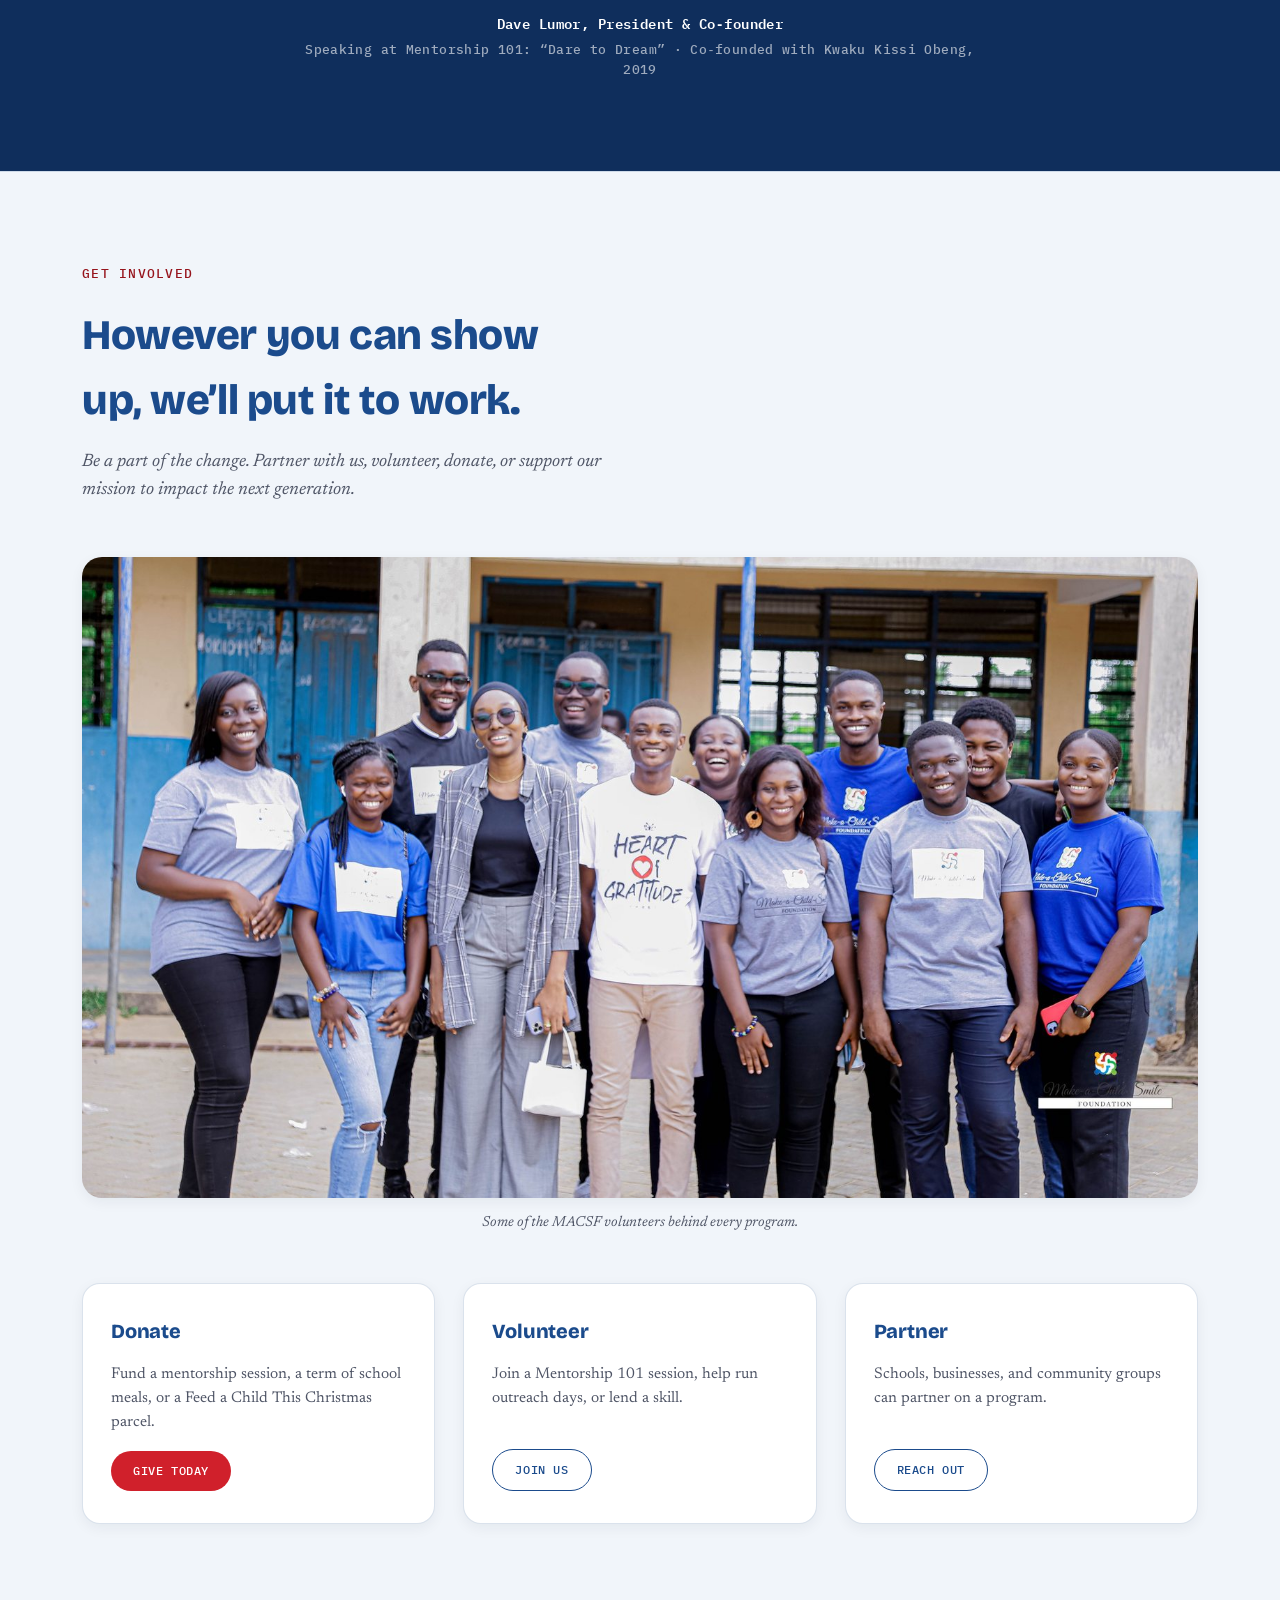
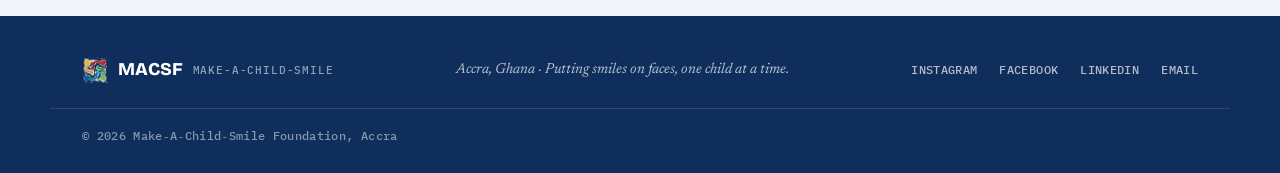
==== commit 4b361ebf: "Add volunteer team photo to Get Involved section - Insert the team group photo as a banner between t" ====
--- a/index.html
+++ b/index.html
@@ -193,6 +193,11 @@
         <h2>However you can show up, we&rsquo;ll put it to work.</h2>
         <p class="section-lede">Be a part of the change. Partner with us, volunteer, donate, or support our mission to impact the next generation.</p>
       </div>
+
+      <figure class="involve-photo">
+        <img src="public/get-involved-team.jpg" alt="The Make-A-Child-Smile Foundation volunteer team smiling together at an outreach event" loading="lazy" width="1600" height="919">
+        <figcaption>Some of the MACSF volunteers behind every program.</figcaption>
+      </figure>
       <div class="involve-grid">
         <div class="involve-card">
           <h3>Donate</h3>
--- a/css/style.css
+++ b/css/style.css
@@ -629,6 +629,24 @@
 .involve {
   background: var(--surface-alt);
   border-top: 1px solid var(--border);
+}
+.involve-photo {
+  margin: 0 0 48px;
+}
+.involve-photo img {
+  width: 100%;
+  height: auto;
+  display: block;
+  border-radius: 20px;
+  box-shadow: var(--shadow-sm);
+}
+.involve-photo figcaption {
+  margin-top: 14px;
+  font-family: 'Newsreader', serif;
+  font-style: italic;
+  font-size: 14.5px;
+  color: var(--text-soft);
+  text-align: center;
 }
 .involve-grid {
   display: grid;
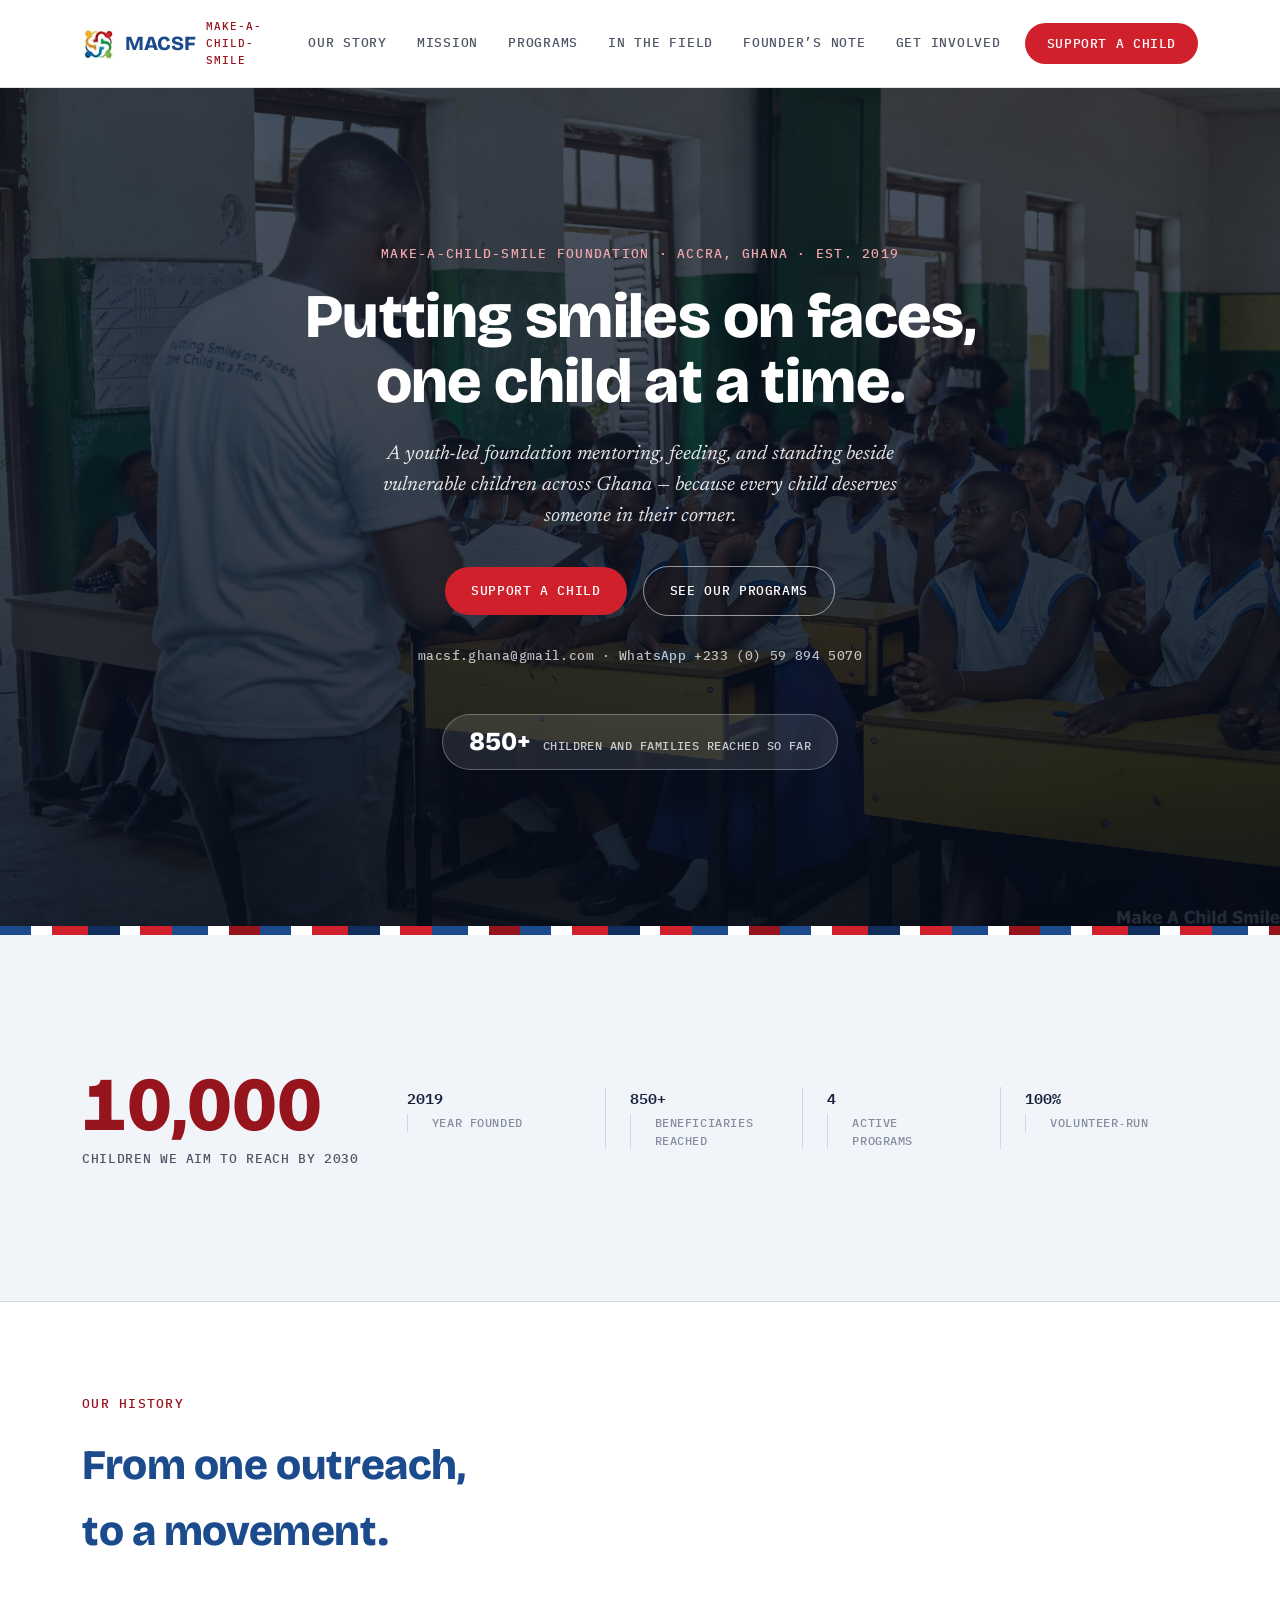
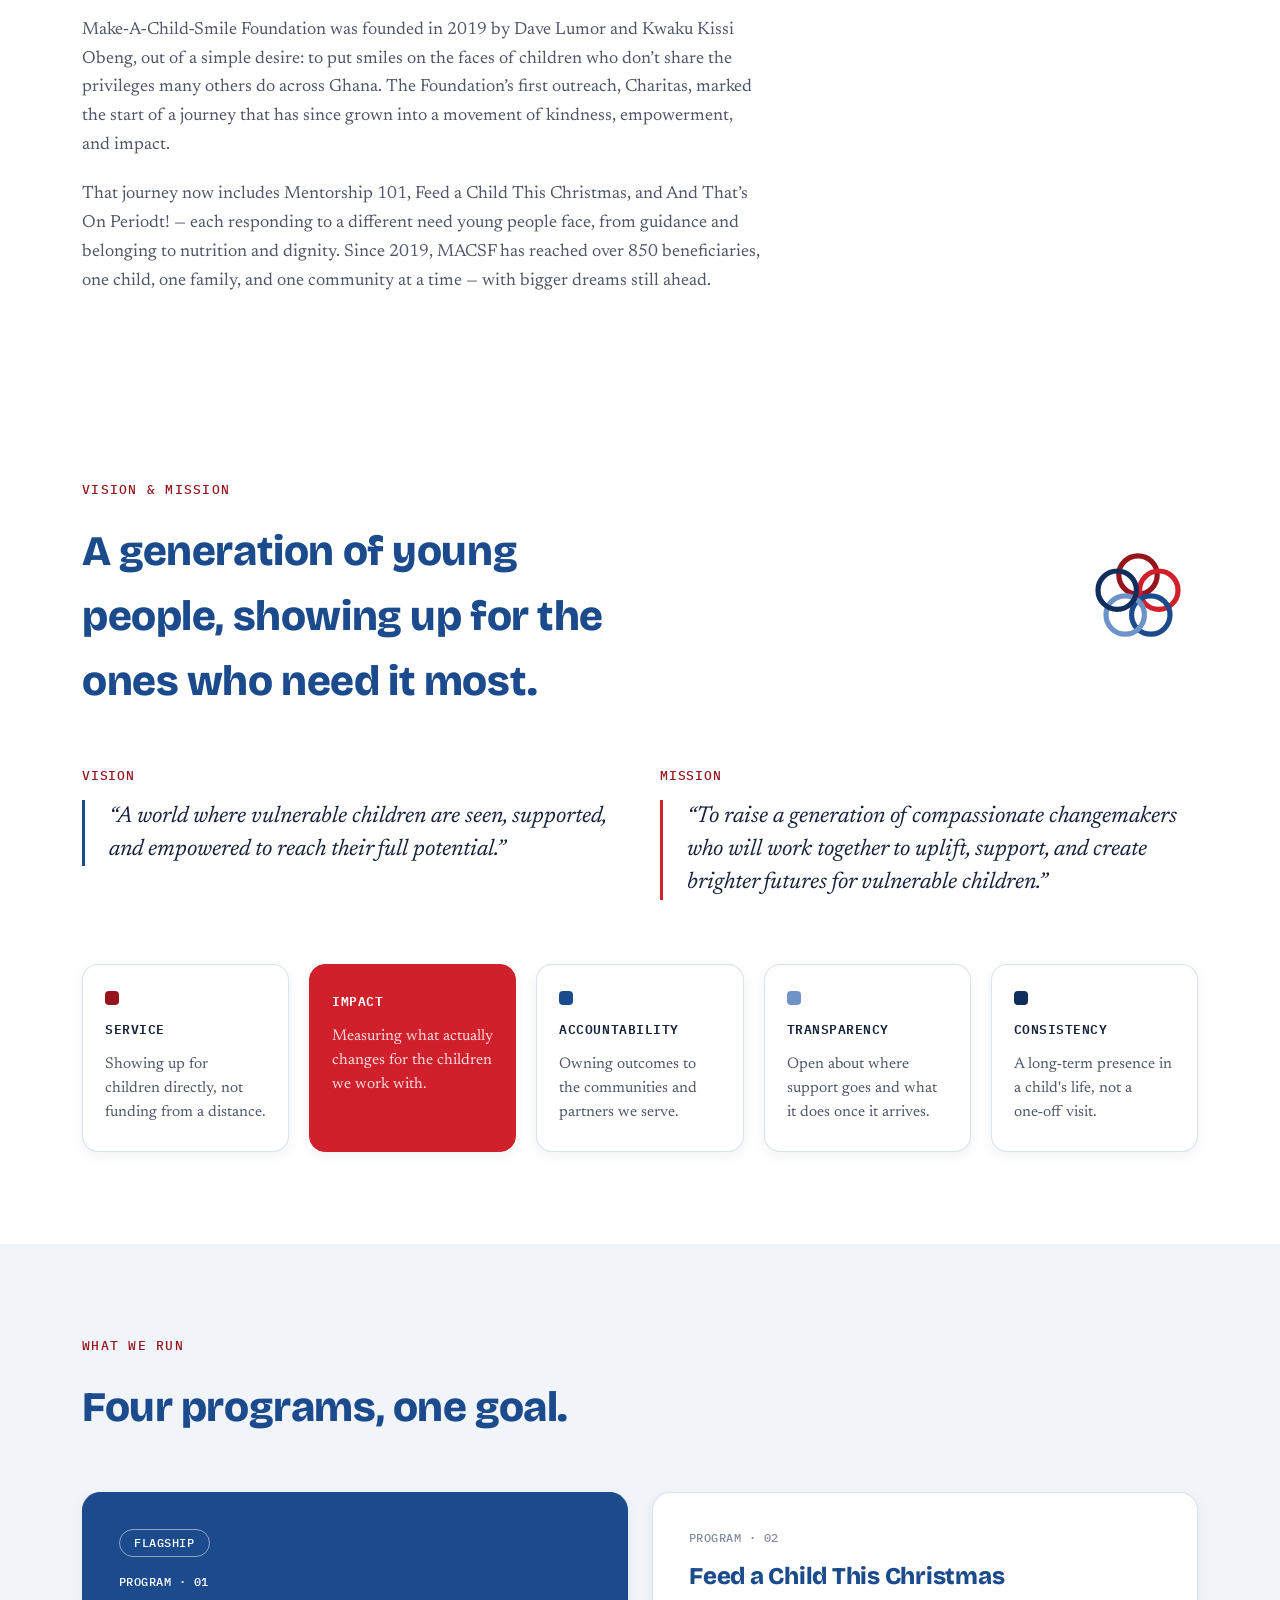
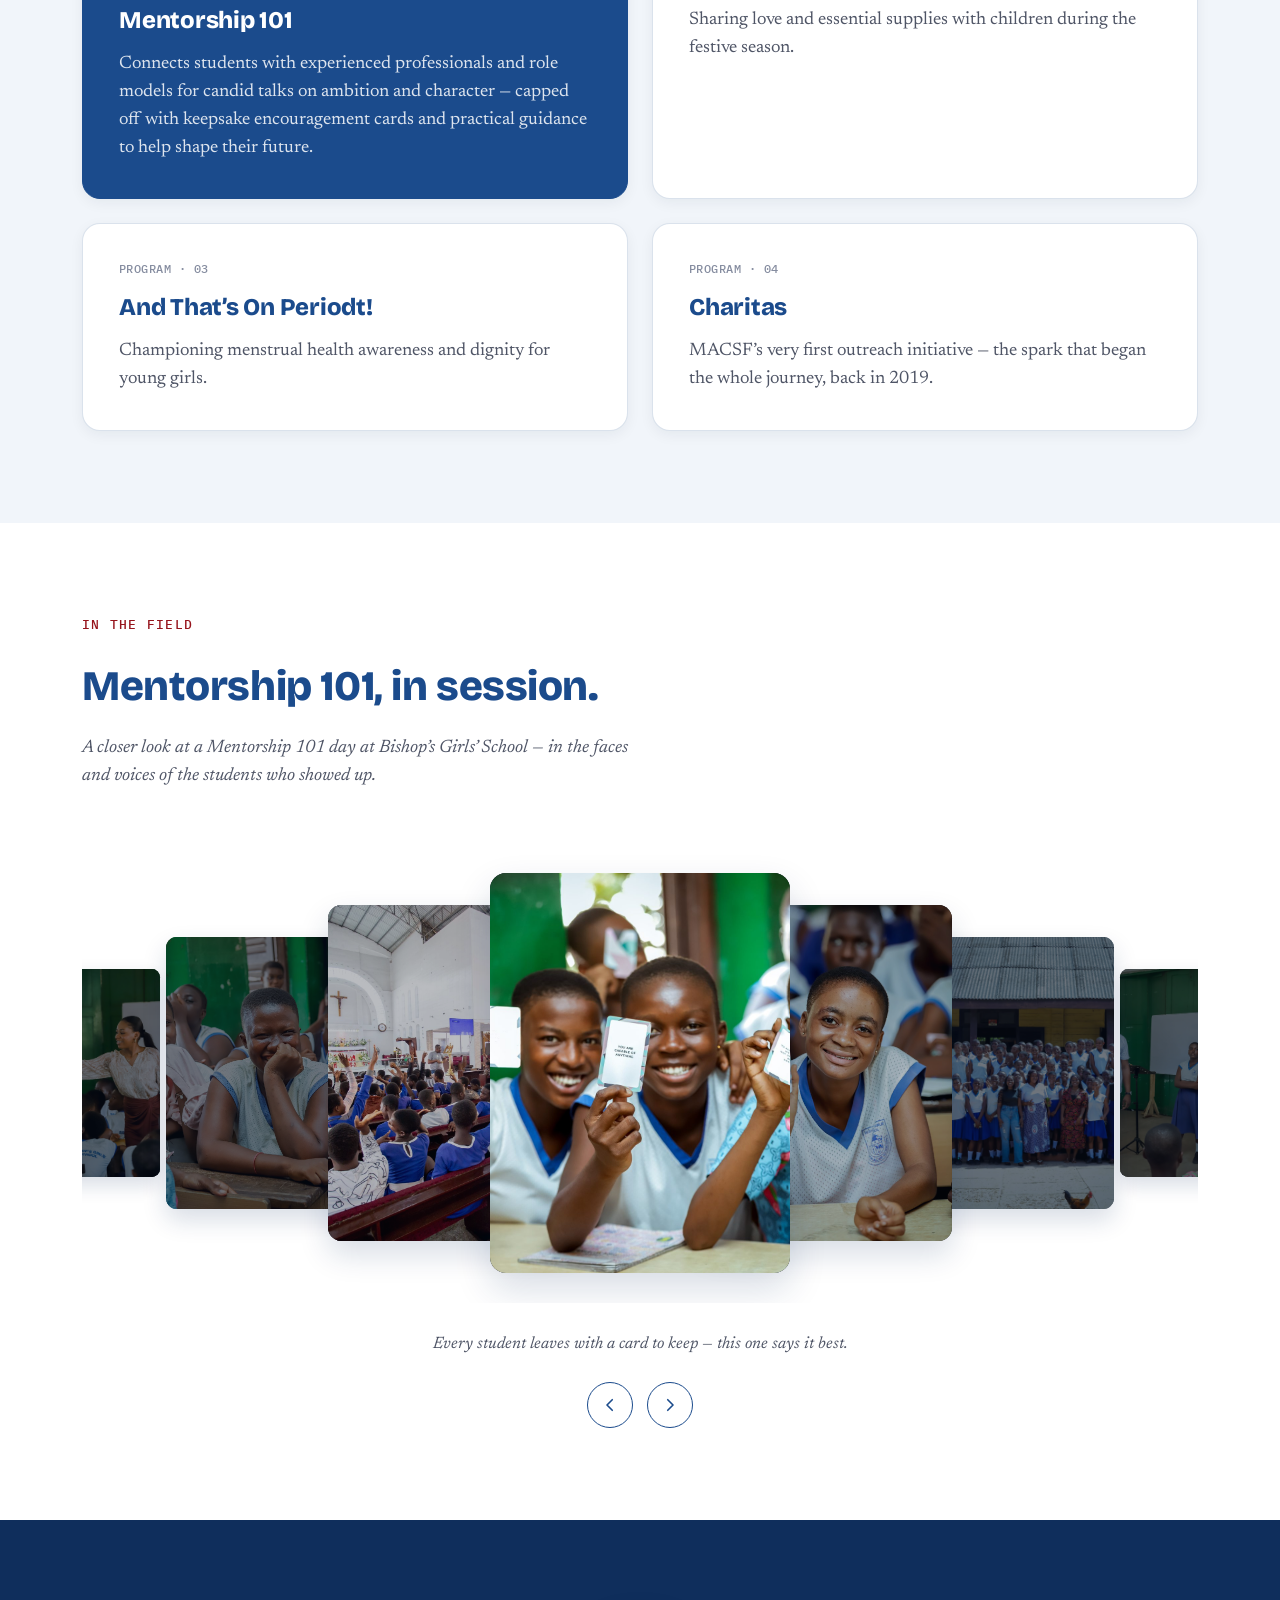
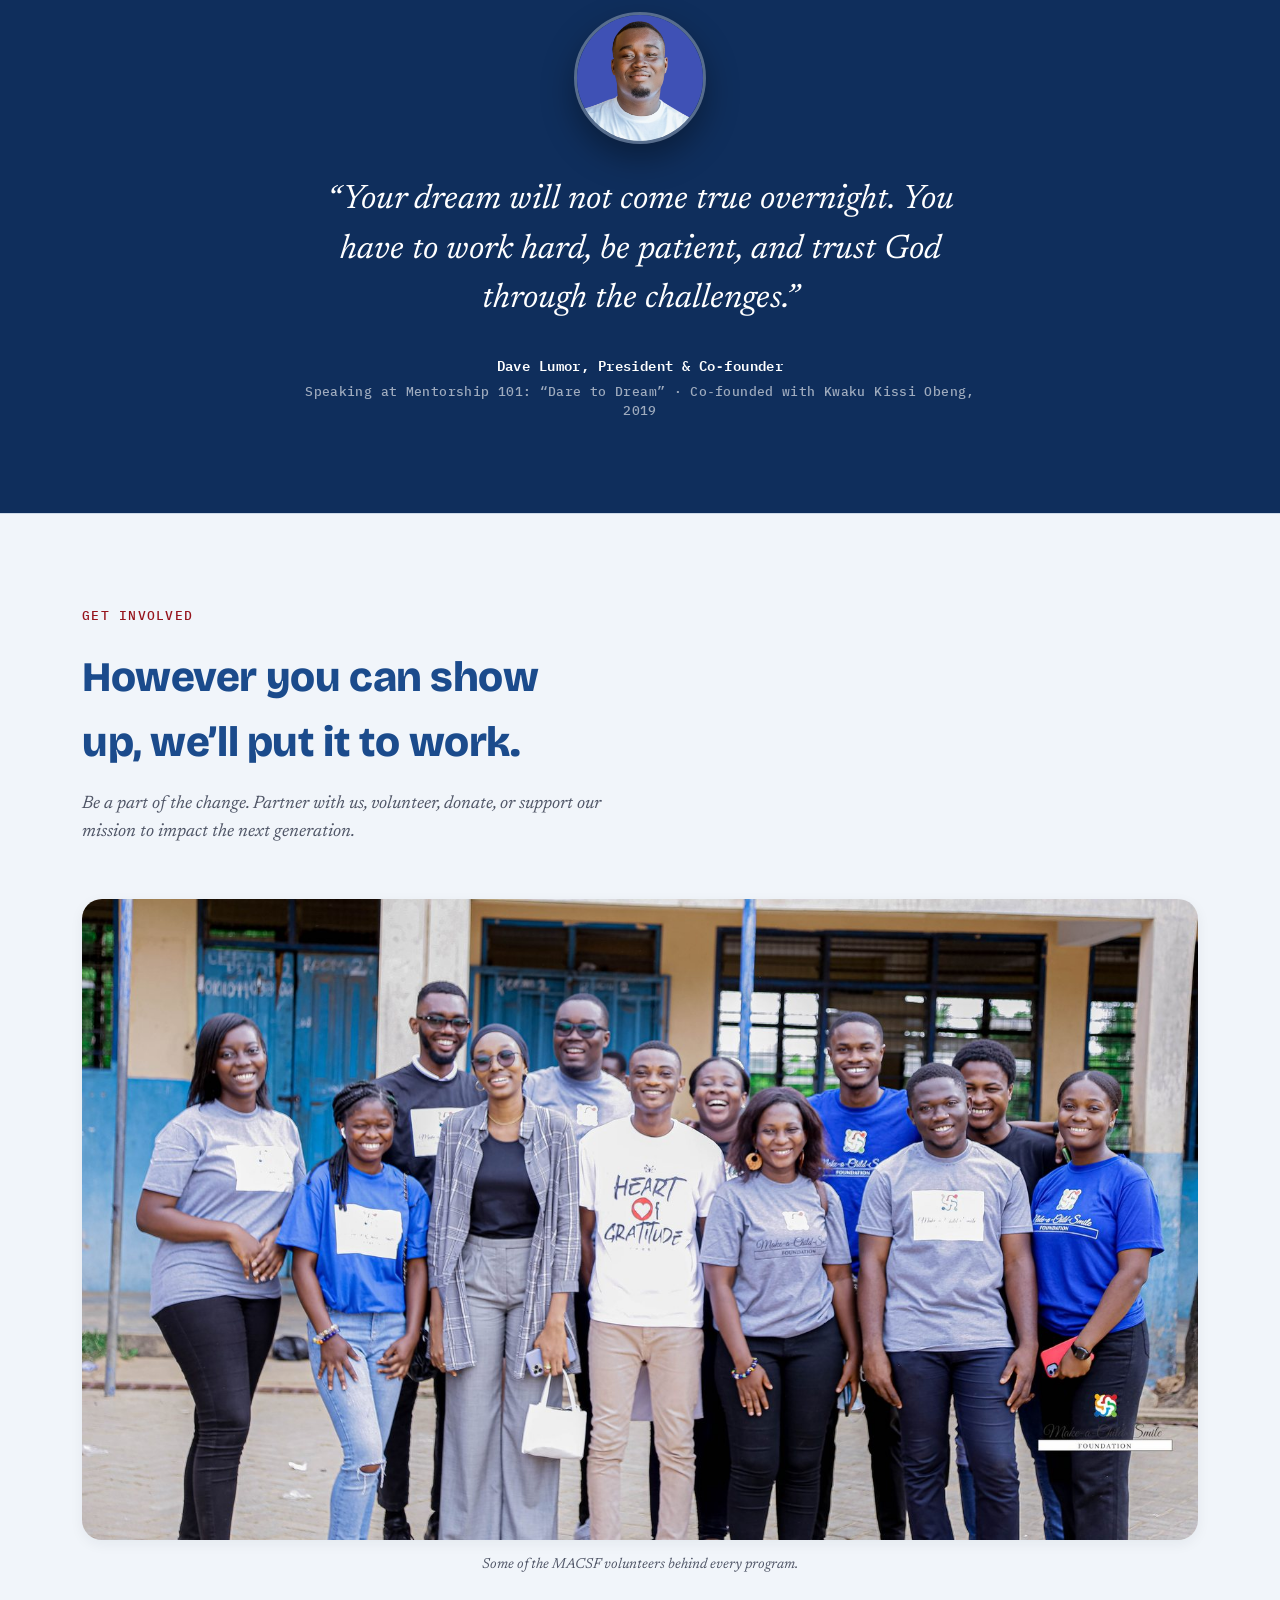
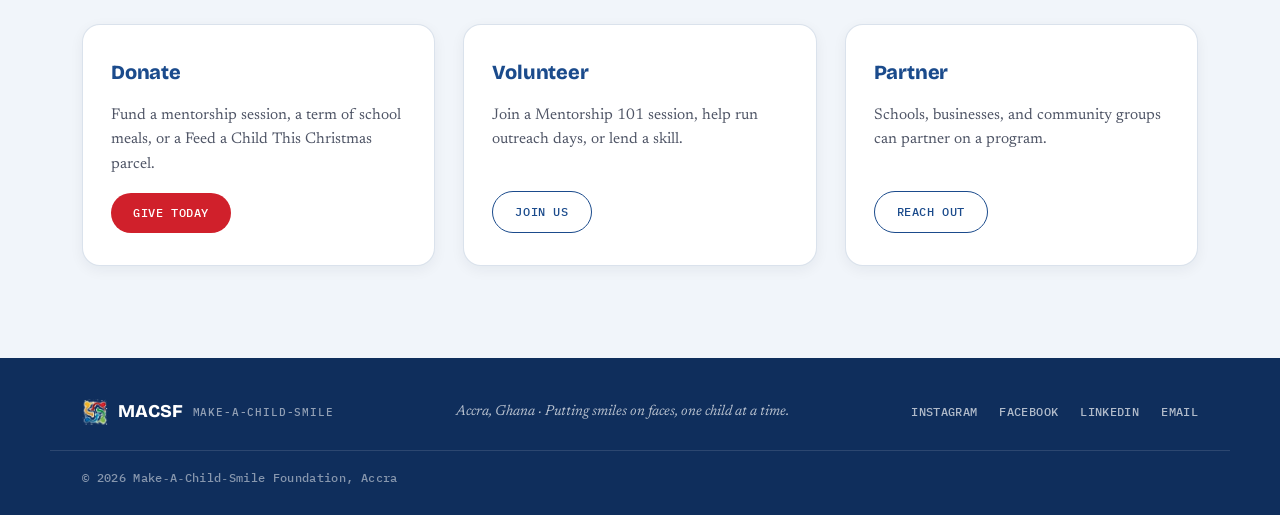
==== commit 82d40e5e: "Add new Mentorship 101 photos to hero and a coverflow gallery Swaps the hero background for a strong" ====
--- a/index.html
+++ b/index.html
@@ -3,10 +3,50 @@
 <head>
 <meta charset="UTF-8">
 <meta name="viewport" content="width=device-width, initial-scale=1.0">
-<title>Make-A-Child-Smile Foundation &mdash; Accra, Ghana</title>
-<meta name="description" content="A youth-led foundation mentoring, feeding, and standing beside vulnerable children across Ghana.">
+<title>Make-A-Child-Smile Foundation | Child Charity, Accra, Ghana</title>
+<meta name="description" content="A youth-led charity in Accra, Ghana mentoring, feeding, and standing beside vulnerable children through Mentorship 101 and community outreach. Donate or volunteer today.">
+<meta name="robots" content="index, follow">
+<meta name="theme-color" content="#0F2E5C">
 <link rel="icon" type="image/png" href="public/favicon.png">
+<link rel="apple-touch-icon" href="public/logo-icon.png">
 <link rel="stylesheet" href="css/style.css">
+
+<!-- Open Graph / Twitter -->
+<meta property="og:type" content="website">
+<meta property="og:site_name" content="Make-A-Child-Smile Foundation">
+<meta property="og:title" content="Make-A-Child-Smile Foundation | Child Charity, Accra, Ghana">
+<meta property="og:description" content="A youth-led charity in Accra, Ghana mentoring, feeding, and standing beside vulnerable children through Mentorship 101 and community outreach.">
+<meta property="og:locale" content="en_GH">
+<meta name="twitter:card" content="summary_large_image">
+<meta name="twitter:title" content="Make-A-Child-Smile Foundation | Child Charity, Accra, Ghana">
+<meta name="twitter:description" content="A youth-led charity in Accra, Ghana mentoring, feeding, and standing beside vulnerable children through Mentorship 101 and community outreach.">
+<!-- Once the site has a live domain, also add: og:url, og:image (absolute URL), twitter:image, and <link rel="canonical"> -->
+
+<script type="application/ld+json">
+{
+  "@context": "https://schema.org",
+  "@type": "NGO",
+  "name": "Make-A-Child-Smile Foundation",
+  "alternateName": "MACSF",
+  "description": "A youth-led foundation mentoring, feeding, and standing beside vulnerable children across Ghana.",
+  "foundingDate": "2019",
+  "founders": [
+    { "@type": "Person", "name": "Dave Lumor" },
+    { "@type": "Person", "name": "Kwaku Kissi Obeng" }
+  ],
+  "address": {
+    "@type": "PostalAddress",
+    "addressLocality": "Accra",
+    "addressCountry": "GH"
+  },
+  "email": "macsf.ghana@gmail.com",
+  "sameAs": [
+    "https://www.instagram.com/macsf_/",
+    "https://www.facebook.com/MACSFGH/",
+    "https://gh.linkedin.com/company/make-a-child-smile-foundation-macsf"
+  ]
+}
+</script>
 </head>
 <body>
 
@@ -152,25 +192,44 @@
       <div class="section-head">
         <p class="eyebrow mono">In the field</p>
         <h2>Mentorship 101, in session.</h2>
-      </div>
-
-      <div class="gallery-grid">
-        <figure class="gallery-item">
-          <img src="public/mentorship-hall-overview.jpg" alt="Students fill a hall, hands raised, during a Mentorship 101 session" loading="lazy" width="600" height="600">
-          <figcaption>Students fill the hall for a Mentorship 101 session in Accra.</figcaption>
-        </figure>
-        <figure class="gallery-item">
-          <img src="public/mentorship-volunteer-talk.jpg" alt="A MACSF volunteer speaks into a microphone to seated students" loading="lazy" width="600" height="600" style="object-position: left center;">
-          <figcaption>A MACSF volunteer leads the session, mic in hand.</figcaption>
-        </figure>
-        <figure class="gallery-item">
-          <img src="public/mentorship-students-seated.jpg" alt="Students in school uniform seated and listening during the session" loading="lazy" width="600" height="600">
-          <figcaption>Students settle in, listening closely.</figcaption>
-        </figure>
-        <figure class="gallery-item">
-          <img src="public/mentorship-student-cheer.jpg" alt="A smiling student raises her hand during a Mentorship 101 session" loading="lazy" width="600" height="600">
-          <figcaption>A student's enthusiastic response during the session.</figcaption>
-        </figure>
+        <p class="section-lede">A closer look at a Mentorship 101 day at Bishop&rsquo;s Girls&rsquo; School &mdash; in the faces and voices of the students who showed up.</p>
+      </div>
+
+      <div class="carousel" data-carousel>
+        <div class="carousel-viewport" data-carousel-viewport tabindex="0" aria-roledescription="carousel" aria-label="Mentorship 101 photos">
+          <button class="carousel-slide" type="button" data-caption="Every student leaves with a card to keep &mdash; this one says it best.">
+            <img src="public/mentorship-cards-trio.jpg" alt="Three students at Bishop's Girls' School hold up encouragement cards, one reading &quot;You are capable of anything&quot;" loading="lazy" width="1800" height="1200">
+          </button>
+          <button class="carousel-slide" type="button" data-caption="A keepsake to carry home.">
+            <img src="public/mentorship-card-portrait.jpg" alt="A smiling student holds up her keepsake encouragement card during Mentorship 101" loading="lazy" width="933" height="1400">
+          </button>
+          <button class="carousel-slide" type="button" data-caption="The whole crew &mdash; students, volunteers, and staff &mdash; before the day wraps.">
+            <img src="public/mentorship-group-photo.jpg" alt="The full Mentorship 101 cohort at Bishop's Girls' School poses together with MACSF volunteers" loading="lazy" width="1800" height="1200">
+          </button>
+          <button class="carousel-slide" type="button" data-caption="A student takes the mic to share her own story.">
+            <img src="public/mentorship-student-mic.jpg" alt="A student speaks into a microphone while classmates and MACSF volunteers listen" loading="lazy" width="1600" height="1067">
+          </button>
+          <button class="carousel-slide" type="button" data-caption="Passing the mic to student voices.">
+            <img src="public/mentorship-bishops-interview.jpg" alt="A MACSF volunteer holds a microphone out to a Bishop's Girls' School student to answer a question" loading="lazy" width="1600" height="1067">
+          </button>
+          <button class="carousel-slide" type="button" data-caption="Front&#8209;row energy.">
+            <img src="public/mentorship-front-row.jpg" alt="Students in the front row laugh together during a Mentorship 101 session" loading="lazy" width="1600" height="1067">
+          </button>
+          <button class="carousel-slide" type="button" data-caption="Students fill the hall for a session in Accra.">
+            <img src="public/mentorship-hall-overview.jpg" alt="Students fill a hall, hands raised, during a Mentorship 101 session" loading="lazy" width="1600" height="1067">
+          </button>
+        </div>
+
+        <p class="carousel-caption" data-carousel-caption>Every student leaves with a card to keep &mdash; this one says it best.</p>
+
+        <div class="carousel-nav">
+          <button class="carousel-btn" type="button" data-prev aria-label="Previous photo">
+            <svg width="18" height="18" viewBox="0 0 24 24" fill="none" aria-hidden="true"><path d="M15 5L8 12L15 19" stroke="currentColor" stroke-width="2.2" stroke-linecap="round" stroke-linejoin="round"/></svg>
+          </button>
+          <button class="carousel-btn" type="button" data-next aria-label="Next photo">
+            <svg width="18" height="18" viewBox="0 0 24 24" fill="none" aria-hidden="true"><path d="M9 5L16 12L9 19" stroke="currentColor" stroke-width="2.2" stroke-linecap="round" stroke-linejoin="round"/></svg>
+          </button>
+        </div>
       </div>
     </div>
   </section>
@@ -235,5 +294,6 @@
   </div>
 </footer>
 
+<script src="js/carousel.js"></script>
 </body>
 </html>
--- a/css/style.css
+++ b/css/style.css
@@ -202,7 +202,7 @@
   color: #fff;
   background:
     linear-gradient(rgba(8,18,36,0.72), rgba(6,13,26,0.88)),
-    url('../public/mentorship-hall-overview.jpg') center / cover no-repeat;
+    url('../public/mentorship-full-classroom.jpg') center 62% / cover no-repeat;
 }
 .hero .wrap {
   position: relative;
@@ -552,35 +552,102 @@
 }
 .program-card.flagship p { color: rgba(255,255,255,0.85); }
 
-/* ---------- Gallery ---------- */
-.gallery-grid {
-  display: grid;
-  grid-template-columns: repeat(4, minmax(0, 1fr));
-  gap: 22px;
-}
-.gallery-item { margin: 0; }
-.gallery-item img {
+/* ---------- Gallery carousel ---------- */
+/* Base state: a plain wrapping grid, works with no JS at all. Once
+   carousel.js runs it adds .js-ready and the rules below take over,
+   turning it into a coverflow with the center slide large and its
+   neighbors receding to each side. */
+.carousel { margin-top: 8px; }
+.carousel-viewport {
+  display: flex;
+  flex-wrap: wrap;
+  gap: 16px;
+  justify-content: center;
+  outline: none;
+}
+.carousel-slide {
+  position: static;
+  width: 220px;
+  height: 280px;
+  padding: 0;
+  margin: 0;
+  border: 0;
+  border-radius: 16px;
+  overflow: hidden;
+  cursor: pointer;
+  box-shadow: var(--shadow-sm);
+  background: #0a1424;
+  -webkit-tap-highlight-color: transparent;
+}
+.carousel-slide img {
   width: 100%;
-  height: auto;
-  aspect-ratio: 1 / 1;
+  height: 100%;
   object-fit: cover;
   display: block;
-  border-radius: 16px;
-  box-shadow: var(--shadow-sm);
-  transition: transform .18s ease, box-shadow .18s ease;
-}
-.gallery-item:hover img {
-  transform: translateY(-4px);
-  box-shadow: var(--shadow-md);
-}
-.gallery-item figcaption {
-  margin-top: 12px;
+  pointer-events: none;
+}
+.carousel-slide:focus-visible { outline: 2px solid var(--focus); outline-offset: 3px; }
+
+.carousel-caption {
+  display: none;
+  text-align: center;
+  margin: 30px auto 0;
+  max-width: 48ch;
   font-family: 'Newsreader', serif;
   font-style: italic;
-  font-size: 14.5px;
+  font-size: 16.5px;
   line-height: 1.4;
   color: var(--text-soft);
-}
+  min-height: 1.4em;
+}
+.carousel-nav { display: none; }
+
+.js-ready .carousel-viewport {
+  display: block;
+  position: relative;
+  height: clamp(300px, 40vw, 460px);
+  overflow: hidden;
+}
+.js-ready .carousel-slide {
+  position: absolute;
+  top: 50%;
+  left: 50%;
+  width: clamp(190px, 24vw, 300px);
+  height: clamp(250px, 32vw, 400px);
+  box-shadow: var(--shadow-md);
+  transform: translate(-50%, -50%) translateX(var(--tx, 0px)) scale(var(--scale, 1));
+  z-index: var(--z, 1);
+  opacity: var(--op, 1);
+  transition: transform .5s cubic-bezier(.22,.61,.36,1), opacity .4s ease, box-shadow .4s ease;
+}
+.js-ready .carousel-slide::after {
+  content: '';
+  position: absolute;
+  inset: 0;
+  background: rgba(6,13,26, var(--dim, 0));
+  transition: background .4s ease;
+}
+.js-ready .carousel-caption { display: block; }
+.js-ready .carousel-nav {
+  display: flex;
+  justify-content: center;
+  gap: 14px;
+  margin-top: 26px;
+}
+.carousel-btn {
+  width: 46px;
+  height: 46px;
+  border-radius: 50%;
+  border: 1px solid var(--brand-blue);
+  background: #fff;
+  color: var(--brand-blue);
+  display: flex;
+  align-items: center;
+  justify-content: center;
+  cursor: pointer;
+  transition: background .15s ease, color .15s ease, transform .15s ease;
+}
+.carousel-btn:hover { background: var(--brand-blue); color: #fff; transform: translateY(-1px); }
 
 /* ---------- Founder note ---------- */
 .founder {
@@ -756,7 +823,6 @@
   .founder-photo { width: 100px; height: 100px; margin-bottom: 24px; }
   .values { grid-template-columns: repeat(2, minmax(0, 1fr)); }
   .programs-grid { grid-template-columns: 1fr; }
-  .gallery-grid { grid-template-columns: repeat(2, minmax(0, 1fr)); }
   .involve-grid { grid-template-columns: 1fr; }
   .foot-top { flex-direction: column; align-items: stretch; }
   .foot-brand, .foot-tagline, .foot-links { max-width: 100%; }
